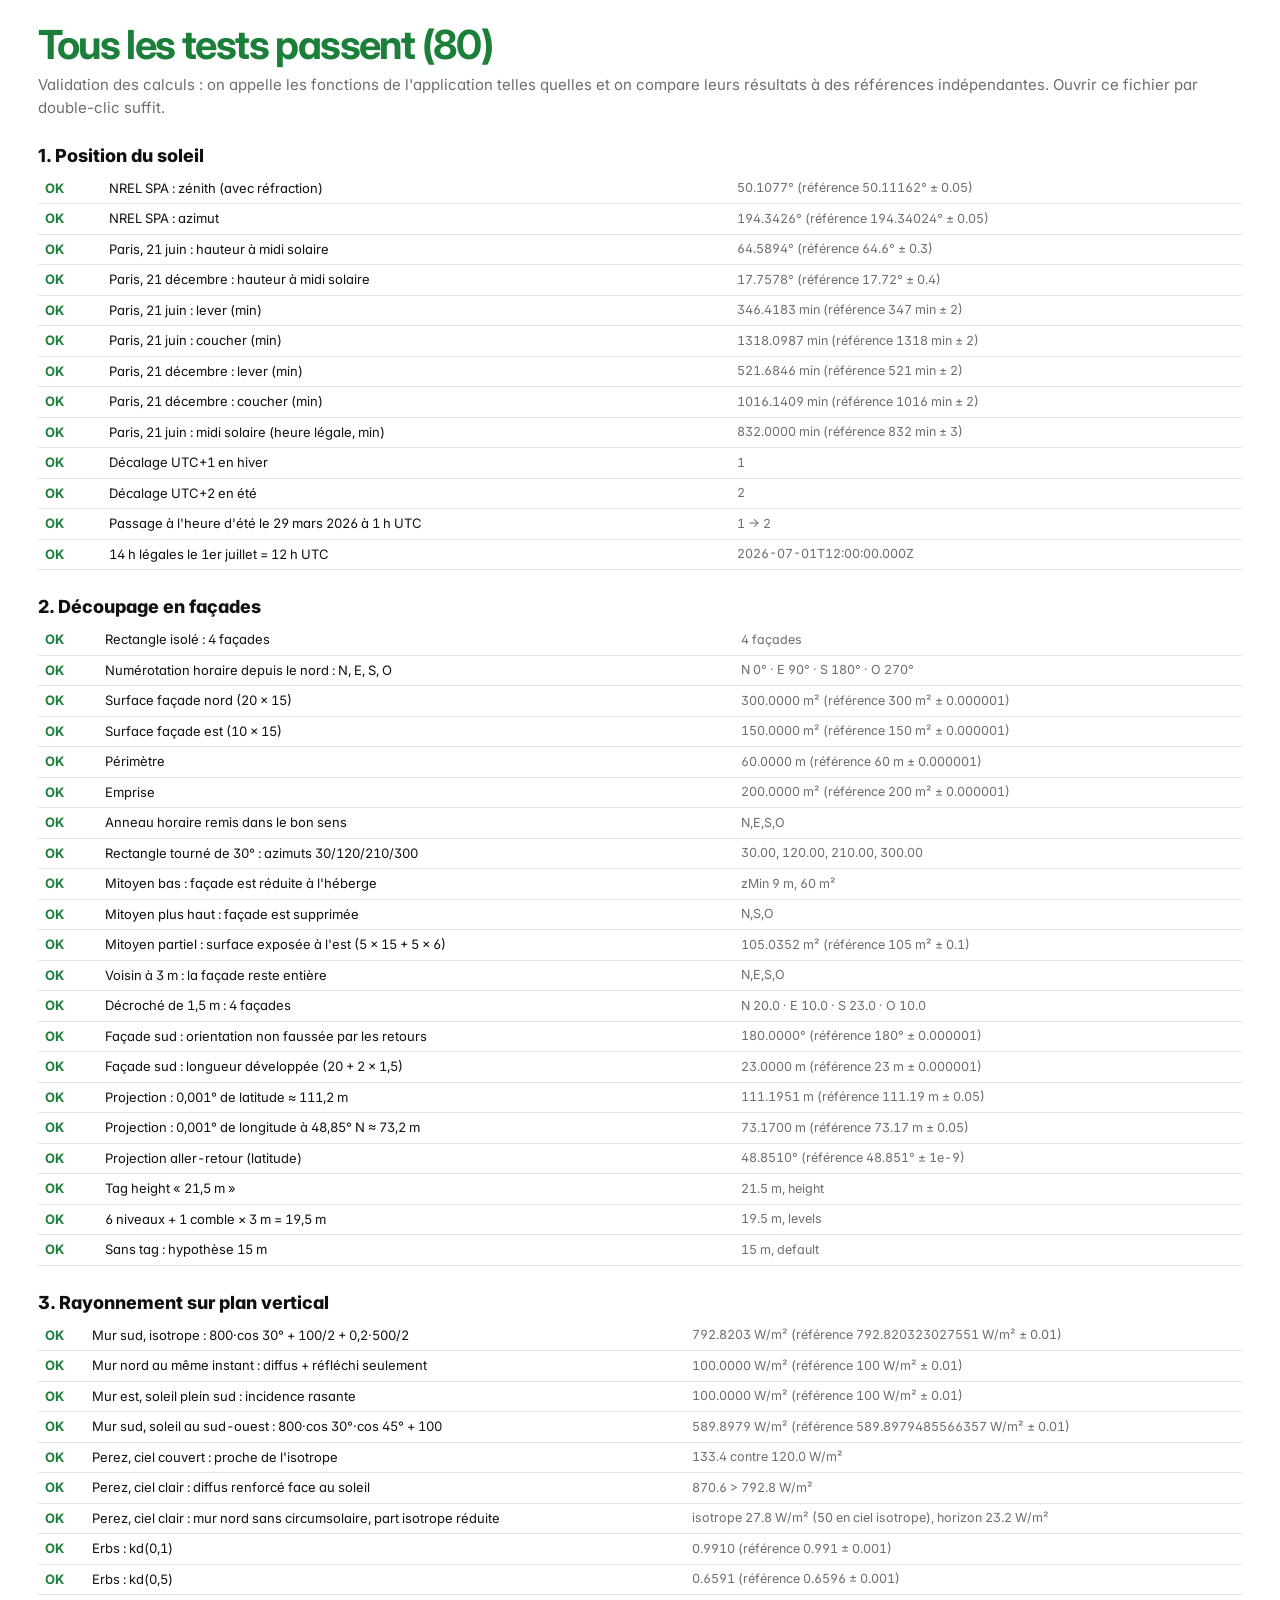
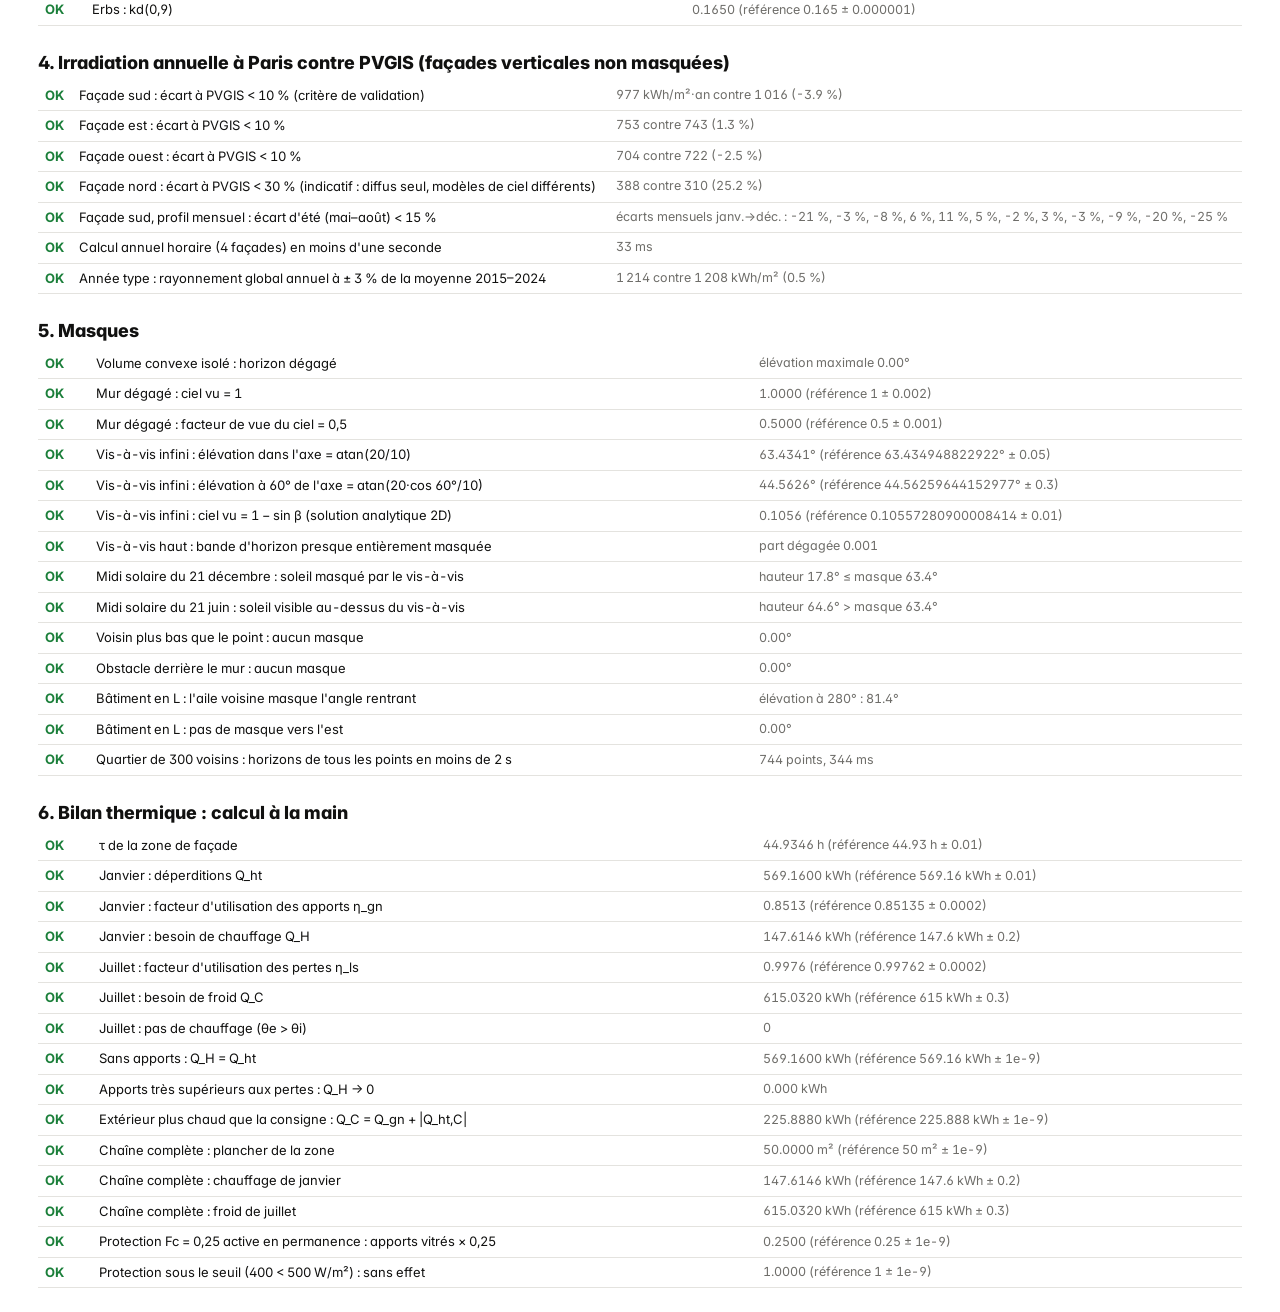
==== tests.html @ 009b358b "Étape 4 : bilan thermique mensuel et variantes de vitrage - Bilan mensuel quasi-stationnaire (ISO 13" ====
<!doctype html>
<html lang="fr">
<head>
  <meta charset="utf-8">
  <meta name="viewport" content="width=device-width, initial-scale=1">
  <title>Tests · Façade solaire</title>
  <link rel="stylesheet" href="https://fonts.googleapis.com/css2?family=Inter:wght@400;700;900&display=swap">
  <link rel="stylesheet" href="css/style.css?v=1">
  <style>
    body { padding: 24px var(--pad); display: block; }
    .ok { color: var(--c-ok); font-weight: 700; } .ko { color: var(--c-red); font-weight: 700; }
    h1 { font-weight: 900; font-size: 40px; letter-spacing: -0.04em; margin-bottom: 8px; }
    h2 { font-size: 18px; font-weight: 800; margin: 28px 0 8px; }
    td.d { color: var(--muted); font-size: 12.5px; }
  </style>
</head>
<body>
  <h1 id="title">Tests en cours…</h1>
  <p class="muted">Validation des calculs : on appelle les fonctions de l'application telles quelles et on compare
    leurs résultats à des références indépendantes. Ouvrir ce fichier par double-clic suffit.</p>
  <div id="out"></div>

  <script src="js/util.js"></script>
  <script src="js/solar.js"></script>
  <script src="js/osm.js"></script>
  <script src="js/building.js"></script>
  <script src="js/climate.js"></script>
  <script src="js/climate-paris.js"></script>
  <script src="js/irradiance.js"></script>
  <script src="js/masks.js"></script>
  <script src="js/thermal.js"></script>
  <script>
  (function () {
    'use strict';
    const out = document.getElementById('out');
    let table = null, nOk = 0, nKo = 0;
    function section(title) {
      out.append(FS.el('h2', {}, title));
      table = FS.el('table', { class: 'tbl' }); out.append(table);
    }
    function check(name, ok, detail) {
      ok ? nOk++ : nKo++;
      table.append(FS.el('tr', {}, FS.el('td', { class: ok ? 'ok' : 'ko' }, ok ? 'OK' : 'ÉCHEC'), FS.el('td', {}, name), FS.el('td', { class: 'd' }, detail)));
    }
    const near = (name, v, ref, tol, unit = '') =>
      check(name, Math.abs(v - ref) <= tol, v.toFixed(4) + unit + ' (référence ' + ref + unit + ' ± ' + tol + ')');
    const S = FS.solar;

    // ------------------------------------------------------------------
    section('1. Position du soleil');
    {
      // Exemple de référence de l'algorithme SPA du NREL (Reda & Andreas, 2008, tableau A5.1) :
      // 17 octobre 2003, 12 h 30 min 30 s heure locale (UTC−7), 39,742476° N, 105,1786° O.
      // Zénith topocentrique 50,11162°, azimut 194,34024°.
      const t = Date.UTC(2003, 9, 17, 19, 30, 30);
      const p = S.position(t, 39.742476, -105.1786);
      near('NREL SPA : zénith (avec réfraction)', p.zenith, 50.11162, 0.05, '°');
      near('NREL SPA : azimut', p.azimuth, 194.34024, 0.05, '°');
    }
    {
      // Hauteur maximale à Paris : 90° − φ + δ (δ = ±23,44° aux solstices)
      const lat = 48.8566, lon = 2.3522;
      const e = S.sunTimes(2026, S.doyOf(2026, 6, 21), lat, lon, 'Europe/Paris');
      near('Paris, 21 juin : hauteur à midi solaire', e.maxAlt, 64.60, 0.3, '°');
      const w = S.sunTimes(2026, S.doyOf(2026, 12, 21), lat, lon, 'Europe/Paris');
      near('Paris, 21 décembre : hauteur à midi solaire', w.maxAlt, 17.72, 0.4, '°');
      // Éphémérides (IMCCE) pour Paris : lever 5 h 47, coucher 21 h 58 le 21 juin 2026 ;
      // 8 h 41 et 16 h 56 le 21 décembre 2026.
      near('Paris, 21 juin : lever (min)', e.rise * 60, 5 * 60 + 47, 2, ' min');
      near('Paris, 21 juin : coucher (min)', e.set * 60, 21 * 60 + 58, 2, ' min');
      near('Paris, 21 décembre : lever (min)', w.rise * 60, 8 * 60 + 41, 2, ' min');
      near('Paris, 21 décembre : coucher (min)', w.set * 60, 16 * 60 + 56, 2, ' min');
      // Midi vrai ≈ 12 h − λ/15 − E(t) + décalage légal ; au 21 juin E ≈ −1,8 min → 13 h 52
      near('Paris, 21 juin : midi solaire (heure légale, min)', e.noon * 60, 13 * 60 + 52, 3, ' min');
    }
    {
      // Heure légale française
      const off = (y, m, d, h) => S.tzOffsetHours(Date.UTC(y, m - 1, d, h), 'Europe/Paris');
      check('Décalage UTC+1 en hiver', off(2026, 1, 15, 12) === 1, String(off(2026, 1, 15, 12)));
      check('Décalage UTC+2 en été', off(2026, 7, 15, 12) === 2, String(off(2026, 7, 15, 12)));
      check('Passage à l\'heure d\'été le 29 mars 2026 à 1 h UTC', off(2026, 3, 29, 0) === 1 && off(2026, 3, 29, 2) === 2, off(2026, 3, 29, 0) + ' → ' + off(2026, 3, 29, 2));
      const u = S.localToUTC(2026, S.doyOf(2026, 7, 1), 14, 'Europe/Paris');
      check('14 h légales le 1er juillet = 12 h UTC', new Date(u).getUTCHours() === 12, new Date(u).toISOString());
    }

    // ------------------------------------------------------------------
    section('2. Découpage en façades');
    const rect = (x0, y0, w, h) => [[x0, y0], [x0 + w, y0], [x0 + w, y0 + h], [x0, y0 + h]];
    {
      // Rectangle 20 m (est-ouest) × 10 m (nord-sud), H = 15 m, isolé
      const m = FS.building.facades({ xy: rect(-10, -5, 20, 10), height: 15 }, []);
      const f = m.facades;
      check('Rectangle isolé : 4 façades', f.length === 4, f.length + ' façades');
      check('Numérotation horaire depuis le nord : N, E, S, O', f.map((x) => x.label).join(',') === 'N,E,S,O', f.map((x) => x.label + ' ' + Math.round(x.az) + '°').join(' · '));
      near('Surface façade nord (20 × 15)', f[0].area, 300, 1e-6, ' m²');
      near('Surface façade est (10 × 15)', f[1].area, 150, 1e-6, ' m²');
      near('Périmètre', m.perimeter, 60, 1e-6, ' m');
      near('Emprise', m.footprintArea, 200, 1e-6, ' m²');
    }
    {
      // Polygone donné dans le sens horaire : le sens est corrigé par FS.geo.clean
      const cw = FS.geo.clean(rect(-10, -5, 20, 10).reverse());
      const f = FS.building.facades({ xy: cw, height: 10 }, []).facades;
      check('Anneau horaire remis dans le bon sens', f.map((x) => x.label).join(',') === 'N,E,S,O', f.map((x) => x.label).join(','));
    }
    {
      // Rectangle tourné de 30° : normales à 30°, 120°, 210°, 300°
      const a = 30 * Math.PI / 180, rot = (p) => [p[0] * Math.cos(a) + p[1] * Math.sin(a), -p[0] * Math.sin(a) + p[1] * Math.cos(a)];
      const xy = FS.geo.clean(rect(-10, -5, 20, 10).map(rot));
      const f = FS.building.facades({ xy, height: 10 }, []).facades;
      check('Rectangle tourné de 30° : azimuts 30/120/210/300', f.map((x) => Math.round(x.az)).join(',') === '30,120,210,300', f.map((x) => x.az.toFixed(2)).join(', '));
    }
    {
      // Mitoyen bas à l'est (9 m) : seule l'héberge (15 − 9 = 6 m) reste exposée
      const nb = { xy: rect(10, -5, 12, 10), height: 9 };
      const f = FS.building.facades({ xy: rect(-10, -5, 20, 10), height: 15 }, [nb]).facades;
      const e = f.find((x) => x.label === 'E');
      check('Mitoyen bas : façade est réduite à l\'héberge', e && e.pignon && Math.abs(e.area - 60) < 1e-6, e ? 'zMin ' + e.zMin + ' m, ' + e.area + ' m²' : 'absente');
      // Mitoyen plus haut : la façade est disparaît
      const f2 = FS.building.facades({ xy: rect(-10, -5, 20, 10), height: 15 }, [{ xy: rect(10, -5, 12, 10), height: 20 }]).facades;
      check('Mitoyen plus haut : façade est supprimée', f2.length === 3 && !f2.some((x) => x.label === 'E'), f2.map((x) => x.label).join(','));
      // Mitoyen partiel (5 m sur 10) : la façade est se divise en partie libre et héberge
      const f3 = FS.building.facades({ xy: rect(-10, -5, 20, 10), height: 15 }, [{ xy: rect(10, -5, 12, 5), height: 9 }]).facades;
      const es = f3.filter((x) => x.label === 'E');
      const sum = es.reduce((s, x) => s + x.area, 0);
      // la limite du mitoyen est localisée par dichotomie à ~1 cm près : 0,01 × 9 m ≈ 0,1 m²
      near('Mitoyen partiel : surface exposée à l\'est (5 × 15 + 5 × 6)', sum, 105, 0.1, ' m²');
      // Voisin à 3 m (rue étroite) : pas mitoyen
      const f4 = FS.building.facades({ xy: rect(-10, -5, 20, 10), height: 15 }, [{ xy: rect(13, -5, 12, 10), height: 30 }]).facades;
      check('Voisin à 3 m : la façade reste entière', f4.length === 4 && !f4.some((x) => x.pignon), f4.map((x) => x.label + (x.pignon ? '*' : '')).join(','));
    }
    {
      // Décroché de 1,5 m au milieu de la façade sud : les retours sont rattachés
      const xy = [[-10, -5], [-1, -5], [-1, -6.5], [1, -6.5], [1, -5], [10, -5], [10, 5], [-10, 5]];
      const m = FS.building.facades({ xy: FS.geo.clean(xy), height: 10 }, []);
      check('Décroché de 1,5 m : 4 façades', m.facades.length === 4, m.facades.map((x) => x.label + ' ' + x.length.toFixed(1)).join(' · '));
      const s = m.facades.find((x) => x.label === 'S');
      near('Façade sud : orientation non faussée par les retours', s.az, 180, 1e-6, '°');
      near('Façade sud : longueur développée (20 + 2 × 1,5)', s.length, 23, 1e-6, ' m');
    }
    {
      // Projection locale
      const pr = FS.geo.projector(48.85, 2.35);
      const xy = pr.toXY(48.851, 2.351);
      near('Projection : 0,001° de latitude ≈ 111,2 m', xy[1], 111.19, 0.05, ' m');
      near('Projection : 0,001° de longitude à 48,85° N ≈ 73,2 m', xy[0], 73.17, 0.05, ' m');
      const back = pr.toLL(xy[0], xy[1]);
      near('Projection aller-retour (latitude)', back[0], 48.851, 1e-9, '°');
    }
    {
      // Lecture des hauteurs OSM
      const d = { floorH: 3, defaultH: 15 };
      const h1 = FS.osm.heightFromTags({ height: '21,5 m' }, d);
      const h2 = FS.osm.heightFromTags({ 'building:levels': '6', 'roof:levels': '1' }, d);
      const h3 = FS.osm.heightFromTags({}, d);
      check('Tag height « 21,5 m »', h1.height === 21.5 && h1.src === 'height', h1.height + ' m, ' + h1.src);
      check('6 niveaux + 1 comble × 3 m = 19,5 m', h2.height === 19.5 && h2.src === 'levels', h2.height + ' m, ' + h2.src);
      check('Sans tag : hypothèse 15 m', h3.height === 15 && h3.src === 'default', h3.height + ' m, ' + h3.src);
    }

    // ------------------------------------------------------------------
    section('3. Rayonnement sur plan vertical');
    {
      const I = FS.irradiance;
      // Cas analytique, ciel isotrope : soleil plein sud à 30°, DNI 800, DHI 100, GHI = 800·sin 30° + 100 = 500
      const s = I.single(30, 180, 800, 100, 500, 180, { model: 'isotrope', albedo: 0.2 })[0];
      near('Mur sud, isotrope : 800·cos 30° + 100/2 + 0,2·500/2', s, 800 * Math.cos(Math.PI / 6) + 50 + 50, 0.01, ' W/m²');
      const nn = I.single(30, 180, 800, 100, 500, 0, { model: 'isotrope', albedo: 0.2 })[0];
      near('Mur nord au même instant : diffus + réfléchi seulement', nn, 100, 0.01, ' W/m²');
      const e = I.single(30, 180, 800, 100, 500, 90, { model: 'isotrope', albedo: 0.2 })[0];
      near('Mur est, soleil plein sud : incidence rasante', e, 100, 0.01, ' W/m²');
      const sw = I.single(30, 225, 800, 100, 500, 180, { model: 'isotrope', albedo: 0.2 })[0];
      near('Mur sud, soleil au sud-ouest : 800·cos 30°·cos 45° + 100', sw, 800 * Math.cos(Math.PI / 6) * Math.SQRT1_2 + 100, 0.01, ' W/m²');
      // Perez : ciel couvert (pas de direct, ε = 1) → résultat proche de l'isotrope (à ± 20 %)
      const po = I.single(30, 180, 0, 200, 200, 180, { model: 'perez', albedo: 0.2 })[0];
      const pi = I.single(30, 180, 0, 200, 200, 180, { model: 'isotrope', albedo: 0.2 })[0];
      check('Perez, ciel couvert : proche de l\'isotrope', Math.abs(po / pi - 1) < 0.2, po.toFixed(1) + ' contre ' + pi.toFixed(1) + ' W/m²');
      // Perez, ciel clair : le mur face au soleil reçoit plus de diffus qu'en isotrope, le mur opposé moins
      const pS = I.single(30, 180, 800, 100, 500, 180, { model: 'perez', albedo: 0.2 })[0];
      const pN = I.single(30, 180, 800, 100, 500, 0, { model: 'perez', albedo: 0.2 });
      check('Perez, ciel clair : diffus renforcé face au soleil', pS > s, pS.toFixed(1) + ' > ' + s.toFixed(1) + ' W/m²');
      check('Perez, ciel clair : mur nord sans circumsolaire, part isotrope réduite', pN.comp.circ[0] === 0 && pN.comp.iso[0] < 50,
        'isotrope ' + pN.comp.iso[0].toFixed(1) + ' W/m² (50 en ciel isotrope), horizon ' + pN.comp.hor[0].toFixed(1) + ' W/m²');
      // Décomposition d'Erbs : valeurs de l'article (Erbs, Klein, Duffie 1982)
      near('Erbs : kd(0,1)', I.erbsKd(0.1), 0.991, 0.001);
      near('Erbs : kd(0,5)', I.erbsKd(0.5), 0.6596, 0.001);
      near('Erbs : kd(0,9)', I.erbsKd(0.9), 0.165, 1e-6);
    }

    // ------------------------------------------------------------------
    section('4. Irradiation annuelle à Paris contre PVGIS (façades verticales non masquées)');
    {
      // Références PVGIS 5.3, base PVGIS-SARAH3 (satellite, 2005–2023), Paris 48,857° N 2,352° E,
      // inclinaison 90°, sans horizon. Interrogées le 8 novembre 2026 (API PVcalc, H(i)_y et H(i)_m).
      const PV = {
        S: { az: 180, y: 1016.2, m: [54.08, 72.43, 98.34, 105.02, 91.28, 86.45, 92.83, 99.69, 106.07, 89.6, 63.34, 57.07] },
        E: { az: 90, y: 742.78 }, O: { az: 270, y: 722.49 }, N: { az: 0, y: 309.66 }
      };
      const c = Object.assign(FS.climate.unpack(FS.CLIMATE_PARIS), { cacheKey: 'paris' });
      const t0 = performance.now();
      const Sk = FS.irradiance.sky(c, 48.857, 2.352, 'erbs');
      const res = {};
      for (const k in PV) {
        const a = PV[k].az * Math.PI / 180;
        const I = FS.irradiance.plane(Sk, Math.sin(a), Math.cos(a), { model: 'perez', albedo: 0.2 });
        const m = new Array(12).fill(0);
        for (let h = 0; h < Sk.n; h++) m[Sk.month[h]] += I[h] / 1000;
        res[k] = { y: m.reduce((s, v) => s + v, 0), m };
      }
      const ms = performance.now() - t0;
      const rel = (k) => (res[k].y - PV[k].y) / PV[k].y;
      check('Façade sud : écart à PVGIS < 10 % (critère de validation)', Math.abs(rel('S')) < 0.10,
        FS.fmt(res.S.y, 0) + ' kWh/m²·an contre ' + FS.fmt(PV.S.y, 0) + ' (' + (rel('S') * 100).toFixed(1) + ' %)');
      check('Façade est : écart à PVGIS < 10 %', Math.abs(rel('E')) < 0.10, FS.fmt(res.E.y, 0) + ' contre ' + FS.fmt(PV.E.y, 0) + ' (' + (rel('E') * 100).toFixed(1) + ' %)');
      check('Façade ouest : écart à PVGIS < 10 %', Math.abs(rel('O')) < 0.10, FS.fmt(res.O.y, 0) + ' contre ' + FS.fmt(PV.O.y, 0) + ' (' + (rel('O') * 100).toFixed(1) + ' %)');
      check('Façade nord : écart à PVGIS < 30 % (indicatif : diffus seul, modèles de ciel différents)', Math.abs(rel('N')) < 0.30,
        FS.fmt(res.N.y, 0) + ' contre ' + FS.fmt(PV.N.y, 0) + ' (' + (rel('N') * 100).toFixed(1) + ' %)');
      const mdev = res.S.m.map((v, i) => ((v - PV.S.m[i]) / PV.S.m[i] * 100).toFixed(0) + ' %');
      check('Façade sud, profil mensuel : écart d\'été (mai–août) < 15 %', [4, 5, 6, 7].every((i) => Math.abs(res.S.m[i] - PV.S.m[i]) / PV.S.m[i] < 0.15),
        'écarts mensuels janv.→déc. : ' + mdev.join(', '));
      check('Calcul annuel horaire (4 façades) en moins d\'une seconde', ms < 1000, FS.fmt(ms, 0) + ' ms');
      // Année type : proche de la moyenne pluriannuelle
      const sum = (a) => a.reduce((s, v) => s + v, 0);
      const r = sum(c.monthly.ghiTMY) / sum(c.monthly.ghiLT) - 1;
      check('Année type : rayonnement global annuel à ± 3 % de la moyenne 2015–2024', Math.abs(r) < 0.03,
        FS.fmt(sum(c.monthly.ghiTMY), 0) + ' contre ' + FS.fmt(sum(c.monthly.ghiLT), 0) + ' kWh/m² (' + (r * 100).toFixed(1) + ' %)');
    }

    // ------------------------------------------------------------------
    section('5. Masques');
    {
      const M = FS.masks, RAD = Math.PI / 180;
      const box = (x0, y0, w, h, H) => { const xy = rect(x0, y0, w, h); return { xy, height: H, bbox: FS.building.bbox(xy) }; };
      const edges = (target, H, nbs) => {
        const E = [];
        target.forEach((a, i) => { const b = target[(i + 1) % target.length]; E.push({ ax: a[0], ay: a[1], bx: b[0], by: b[1], h: H, self: true, edge: i }); });
        for (const nb of nbs) nb.xy.forEach((a, i) => { const b = nb.xy[(i + 1) % nb.xy.length]; E.push({ ax: a[0], ay: a[1], bx: b[0], by: b[1], h: nb.height, self: false, edge: i }); });
        return E;
      };
      // Mur sud d'un bâtiment 20 × 10 m (façade y = −5), point à 1,5 m de haut au milieu.
      const T = rect(-10, -5, 20, 10);
      const p = [0, -5.1, 1.5], n = [0, -1];
      // Bâtiment isolé : aucun auto-masque sur un volume convexe
      {
        const hz = M.horizon(p, n, edges(T, 15, []), 0);
        let mx = 0; for (let k = 0; k < 360; k++) if (hz[k] > mx) mx = hz[k];
        check('Volume convexe isolé : horizon dégagé', mx === 0, 'élévation maximale ' + (mx / RAD).toFixed(2) + '°');
        const sf = M.skyFactors(hz, n);
        near('Mur dégagé : ciel vu = 1', sf.svf, 1, 0.002);
        near('Mur dégagé : facteur de vue du ciel = 0,5', sf.F, 0.5, 0.001);
      }
      // Immeuble en vis-à-vis, très long (2 km), 21,5 m de haut, à 10 m (rue) : élévation à 45°... de face
      {
        const nb = box(-1000, -35.1 + 10, 2000, 20, 21.5); // façade nord du vis-à-vis en y = −15,1
        nb.xy = rect(-1000, -35.1, 2000, 20); nb.bbox = FS.building.bbox(nb.xy);
        const hz = M.horizon(p, n, edges(T, 15, [nb]), 0);
        // distance 10 m, hauteur au-dessus du point 20 m → atan(2) = 63,43°
        near('Vis-à-vis infini : élévation dans l\'axe = atan(20/10)', M.at(hz, 180) / RAD, Math.atan(2) / RAD, 0.05, '°');
        // à 60° de l'axe, la distance double : atan(20 cos 60° / 10) = 45°
        near('Vis-à-vis infini : élévation à 60° de l\'axe = atan(20·cos 60°/10)', M.at(hz, 240.5) / RAD, Math.atan(2 * Math.cos(60.5 * RAD)) / RAD, 0.3, '°');
        // Facteur de vue du ciel d'un élément vertical face à une obstruction infinie d'angle β : (1 − sin β)/2
        const beta = Math.atan(2);
        const sf = M.skyFactors(hz, n);
        near('Vis-à-vis infini : ciel vu = 1 − sin β (solution analytique 2D)', sf.svf, 1 - Math.sin(beta), 0.01);
        // seules les directions presque rasantes (≈ ±87° de l'axe) voient le vis-à-vis sous 6°
        check('Vis-à-vis haut : bande d\'horizon presque entièrement masquée', sf.hb < 0.05, 'part dégagée ' + sf.hb.toFixed(3));
        // Soleil de midi : masqué au 21 décembre (h ≈ 18°), visible au 21 juin (h ≈ 64,6° > 63,4°)
        const w = FS.solar.position(FS.solar.localToUTC(2026, FS.solar.doyOf(2026, 12, 21), 12.85, 'Europe/Paris'), 48.857, 2.352);
        const s = FS.solar.position(FS.solar.localToUTC(2026, FS.solar.doyOf(2026, 6, 21), 13.85, 'Europe/Paris'), 48.857, 2.352);
        check('Midi solaire du 21 décembre : soleil masqué par le vis-à-vis', w.altitude * RAD <= M.at(hz, w.azimuth), 'hauteur ' + w.altitude.toFixed(1) + '° ≤ masque ' + (M.at(hz, w.azimuth) / RAD).toFixed(1) + '°');
        check('Midi solaire du 21 juin : soleil visible au-dessus du vis-à-vis', s.altitude * RAD > M.at(hz, s.azimuth), 'hauteur ' + s.altitude.toFixed(1) + '° > masque ' + (M.at(hz, s.azimuth) / RAD).toFixed(1) + '°');
        // Un voisin plus bas que le point ne masque rien
        const low = box(-50, -40, 100, 10, 1.2);
        const hz2 = M.horizon(p, n, edges(T, 15, [low]), 0);
        check('Voisin plus bas que le point : aucun masque', M.at(hz2, 180) === 0, (M.at(hz2, 180) / RAD).toFixed(2) + '°');
        // Un obstacle derrière le mur ne masque rien
        const back = box(-50, 20, 100, 10, 60);
        const hz3 = M.horizon(p, n, edges(T, 15, [back]), 0);
        let mx = 0; for (let k = 0; k < 360; k++) if (hz3[k] > mx) mx = hz3[k];
        check('Obstacle derrière le mur : aucun masque', mx === 0, (mx / RAD).toFixed(2) + '°');
      }
      // Auto-masque : bâtiment en L, point au fond de l'angle rentrant
      {
        const L = FS.geo.clean([[0, 0], [30, 0], [30, 10], [10, 10], [10, 30], [0, 30]]);
        // façade de l'aile horizontale côté nord (y = 10, de x = 10 à 30), normale vers le nord
        const i = L.findIndex((a, k) => { const b = L[(k + 1) % L.length]; return Math.abs(a[1] - 10) < 1e-9 && Math.abs(b[1] - 10) < 1e-9; });
        const hz = M.horizon([12, 10.1, 1.5], [0, 1], edges(L, 15, []), i);
        // l'aile verticale (x = 10) est à 2 m à l'ouest : forte obstruction vers l'ouest-nord-ouest
        check('Bâtiment en L : l\'aile voisine masque l\'angle rentrant', M.at(hz, 280) / RAD > 45, 'élévation à 280° : ' + (M.at(hz, 280) / RAD).toFixed(1) + '°');
        check('Bâtiment en L : pas de masque vers l\'est', M.at(hz, 80) === 0, (M.at(hz, 80) / RAD).toFixed(2) + '°');
      }
      // Performance : quartier fictif de 300 voisins, bâtiment de 60 × 20 × 30 m
      {
        let seed = 7; const rnd = () => (seed = (seed * 16807) % 2147483647) / 2147483647;
        const tgt = rect(-30, -10, 60, 20);
        const nbs = [];
        while (nbs.length < 300) {
          const x = (rnd() - 0.5) * 300, y = (rnd() - 0.5) * 300;
          if (Math.abs(x) < 50 && Math.abs(y) < 30) continue;
          nbs.push(Object.assign(box(x, y, 8 + rnd() * 20, 8 + rnd() * 20, 6 + rnd() * 30), { id: 'n' + nbs.length, src: 'height' }));
        }
        const model = FS.building.facades({ xy: tgt, height: 30 }, nbs);
        const D = { xy: tgt, H: 30, nbs, model };
        const r = M.compute(D);
        check('Quartier de 300 voisins : horizons de tous les points en moins de 2 s', r.ms < 2000, FS.fmt(r.nPts, 0) + ' points, ' + FS.fmt(r.ms, 0) + ' ms');
      }
    }

    // ------------------------------------------------------------------
    section('6. Bilan thermique : calcul à la main');
    {
      const B = FS.thermal.balanceMonth;
      /* Cas simple : façade sud 10 m × 3 m, fraction vitrée 50 % → A_w = 15 m², A_op = 15 m².
         U_w = 1,4 ; U_p = 0,3 → H_tr = 1,4·15 + 0,3·15 = 25,5 W/K.
         Zone de façade : profondeur 5 m, hauteur d'étage 3 m → A_f = 30/3·5 = 50 m², V = 150 m³.
         Renouvellement d'air 0,5 vol/h → H_ve = 0,34·0,5·150 = 25,5 W/K → H = 51 W/K.
         Inertie moyenne : C_m = 165 000·50 = 8,25·10⁶ J/K → τ = 8,25·10⁶/51/3600 = 44,93 h → a = 1 + τ/15 = 3,9956.
         Apports internes : 5 W/m²·50 m²·744 h = 186 kWh.

         Janvier : θe = 5 °C, θi = 20 °C, 744 h → Q_ht = 51·15·744/1000 = 569,16 kWh.
         Irradiation 50 kWh/m² (sous le seuil de protection), g = 0,6, menuiserie 25 %, F_w = 0,9 :
         Q_sol,w = 15·0,75·0,9·0,6·50 = 303,75 kWh ; Q_sol,op = 0,6·0,04·0,3·15·50 = 5,40 kWh.
         Q_gn = 303,75 + 5,40 + 186 = 495,15 kWh ; γ = 495,15/569,16 = 0,86997.
         γ^a = 0,57317 ; γ^(a+1) = 0,49864 ; η = (1 − 0,57317)/(1 − 0,49864) = 0,85135.
         Q_H = 569,16 − 0,85135·495,15 = 147,6 kWh.

         Juillet : θe = 21 °C, θc = 26 °C → Q_ht,C = 51·5·744/1000 = 189,72 kWh.
         Irradiation 100 kWh/m² : Q_sol = 607,5 + 10,8 = 618,3 kWh ; Q_gn = 804,3 kWh ; γ = 4,2394.
         γ^−a = 0,0031154 ; γ^−(a+1) = 0,00073486 ; η_ls = 0,99762.
         Q_C = 804,3 − 0,99762·189,72 = 615,0 kWh. */
      const H = 51, Cm = 165000 * 50;
      const jan = B({ H, Cm, thetaE: 5, thetaH: 20, thetaC: 26, hours: 744, Qsol: 303.75 + 5.4, Qint: 186 });
      near('τ de la zone de façade', jan.tau, 44.93, 0.01, ' h');
      near('Janvier : déperditions Q_ht', jan.QhtH, 569.16, 0.01, ' kWh');
      near('Janvier : facteur d\'utilisation des apports η_gn', jan.etaH, 0.85135, 0.0002);
      near('Janvier : besoin de chauffage Q_H', jan.QH, 147.6, 0.2, ' kWh');
      const jul = B({ H, Cm, thetaE: 21, thetaH: 20, thetaC: 26, hours: 744, Qsol: 607.5 + 10.8, Qint: 186 });
      near('Juillet : facteur d\'utilisation des pertes η_ls', jul.etaC, 0.99762, 0.0002);
      near('Juillet : besoin de froid Q_C', jul.QC, 615.0, 0.3, ' kWh');
      check('Juillet : pas de chauffage (θe > θi)', jul.QH === 0, String(jul.QH));
      // Cas limites
      const noGain = B({ H, Cm, thetaE: 5, thetaH: 20, thetaC: 26, hours: 744, Qsol: 0, Qint: 0 });
      near('Sans apports : Q_H = Q_ht', noGain.QH, noGain.QhtH, 1e-9, ' kWh');
      const big = B({ H, Cm, thetaE: 15, thetaH: 20, thetaC: 26, hours: 744, Qsol: 5000, Qint: 0 });
      check('Apports très supérieurs aux pertes : Q_H → 0', big.QH < 1, big.QH.toFixed(3) + ' kWh');
      const hot = B({ H, Cm, thetaE: 28, thetaH: 20, thetaC: 26, hours: 744, Qsol: 100, Qint: 50 });
      near('Extérieur plus chaud que la consigne : Q_C = Q_gn + |Q_ht,C|', hot.QC, 150 + 51 * 2 * 744 / 1000, 1e-9, ' kWh');

      // Chaîne complète (FS.thermal.compute) sur la même façade, irradiation horaire uniforme
      const n = 8760, month = new Uint8Array(n);
      for (let h = 0; h < n; h++) month[h] = FS.climate.monthOfHour(h);
      const hourly = new Float32Array(n);
      for (let h = 0; h < n; h++) hourly[h] = month[h] === 0 ? 50000 / 744 : month[h] === 6 ? 100000 / 744 : 0;
      const R = { sky: { n, month }, facades: [{ id: 1, label: 'S', az: 180, area: 30, glazed: 15, hourly }] };
      const Dm = { model: { facades: [{ id: 1 }] } };
      const tE = [5, 7, 9, 12, 16, 19, 21, 21, 17, 13, 9, 6];
      const Tt = Object.assign(FS.thermal.defaults(), { variants: [{ name: 'test', Uw: 1.4, g: 0.6, TL: 0.78 }], ref: 0 });
      const res = FS.thermal.compute(Dm, R, { monthly: { tTMY: tE } }, Tt, 3)[0].facades[0];
      near('Chaîne complète : plancher de la zone', res.floor, 50, 1e-9, ' m²');
      near('Chaîne complète : chauffage de janvier', res.months[0].QH, 147.6, 0.2, ' kWh');
      near('Chaîne complète : froid de juillet', res.months[6].QC, 615.0, 0.3, ' kWh');
      // Protection solaire : au-dessus du seuil, g → Fc·g
      const hot400 = new Float32Array(n).fill(400);
      const R2 = { sky: { n, month }, facades: [{ id: 1, label: 'S', az: 180, area: 30, glazed: 15, hourly: hot400 }] };
      const T0 = Object.assign({}, Tt, { protection: { mode: 'none', fc: 0.25, gtot: 0.1, threshold: 300 } });
      const T1 = Object.assign({}, Tt, { protection: { mode: 'fc', fc: 0.25, gtot: 0.1, threshold: 300 } });
      const q0 = FS.thermal.compute(Dm, R2, { monthly: { tTMY: tE } }, T0, 3)[0].facades[0].Qsol;
      const q1 = FS.thermal.compute(Dm, R2, { monthly: { tTMY: tE } }, T1, 3)[0].facades[0].Qsol;
      near('Protection Fc = 0,25 active en permanence : apports vitrés × 0,25', q1 / q0, 0.25, 1e-9);
      const T2 = Object.assign({}, Tt, { protection: { mode: 'fc', fc: 0.25, gtot: 0.1, threshold: 500 } });
      const q2 = FS.thermal.compute(Dm, R2, { monthly: { tTMY: tE } }, T2, 3)[0].facades[0].Qsol;
      near('Protection sous le seuil (400 < 500 W/m²) : sans effet', q2 / q0, 1, 1e-9);
    }

    document.getElementById('title').textContent = nKo ? nKo + ' test(s) en échec sur ' + (nOk + nKo) : 'Tous les tests passent (' + nOk + ')';
    document.getElementById('title').className = nKo ? 'ko' : 'ok';
  })();
  </script>
</body>
</html>
---- css/style.css ----
/* ==========================================================================
   Façade solaire — identité Tracés : blanc, encre noire, Inter très gras,
   filets fins, angles vifs, aplats de couleur franche. Thème clair / sombre.
   ========================================================================== */
:root {
  color-scheme: light;
  --paper: #ffffff;
  --paper-2: #f4f4f2;
  --ink: #111110;
  --ink-2: #292827;
  --muted: #6e6d69;
  --faint: #b9b8b3;
  --line: #e4e3df;
  --rule: #111110;

  --accent: #4284f4;
  --accent-2: #6a9ff6;
  --accent-soft: rgba(66, 132, 244, 0.14);
  --c-red: #fa554f;      /* erreurs, alertes */
  --c-sun: #ffca7d;
  --c-orange: #ff6600;   /* hypothèses, soleil */
  --c-ok: #1b7f3a;

  /* 3D */
  --scene-bg: #f4f4f2;
  --scene-ground: #ffffff;
  --scene-nb: #c9c8c3;
  --scene-target: #e6e5e1;

  --font: "Inter", system-ui, -apple-system, "Segoe UI", Roboto, sans-serif;
  --pad: clamp(16px, 3vw, 40px);
  --rail: 64px;
}

/* Thème sombre : automatique (préférence système) sauf choix explicite. */
@media (prefers-color-scheme: dark) {
  :root:not([data-theme="light"]) {
    color-scheme: dark;
    --paper: #121211; --paper-2: #1c1c1a; --ink: #f2f1ed; --ink-2: #d8d7d2; --muted: #9a9993;
    --faint: #55544f; --line: #2c2c29; --rule: #f2f1ed;
    --accent-soft: rgba(66, 132, 244, 0.22);
    --scene-bg: #1a1a18; --scene-ground: #24241f; --scene-nb: #55544f; --scene-target: #8a8983;
  }
}
:root[data-theme="dark"] {
  color-scheme: dark;
  --paper: #121211; --paper-2: #1c1c1a; --ink: #f2f1ed; --ink-2: #d8d7d2; --muted: #9a9993;
  --faint: #55544f; --line: #2c2c29; --rule: #f2f1ed;
  --accent-soft: rgba(66, 132, 244, 0.22);
  --scene-bg: #1a1a18; --scene-ground: #24241f; --scene-nb: #55544f; --scene-target: #8a8983;
}

* { box-sizing: border-box; }
html { scroll-behavior: smooth; }
body {
  margin: 0; min-height: 100vh; display: flex; flex-direction: column;
  background: var(--paper); color: var(--ink);
  font: 400 15px/1.5 var(--font);
  font-feature-settings: "ss01", "cv11";
  -webkit-font-smoothing: antialiased;
}
@media (min-width: 981px) { body { padding-right: var(--rail); } }
h1, h2, h3, h4 { margin: 0; line-height: 1.05; }
h3 { font-size: 15px; font-weight: 800; letter-spacing: -0.01em; }
h4 { font-size: 13px; font-weight: 700; margin-bottom: 8px; }
p { margin: 0 0 .7em; }
a { color: inherit; }
button, input, select { font: inherit; color: inherit; }
.muted, small { color: var(--muted); }
[hidden] { display: none !important; }

/* ---------- Libellé vertical ---------- */
.rail {
  position: fixed; top: 0; right: 0; bottom: 0; width: var(--rail); z-index: 1200;
  display: flex; flex-direction: row; justify-content: space-between; align-items: center;
  padding: 40px 0; writing-mode: vertical-rl; transform: rotate(180deg);
  font-size: 13px; font-weight: 600; background: var(--paper); pointer-events: none;
}
.rail b { color: var(--accent); font-weight: 900; font-size: 18px; letter-spacing: -0.02em; }
@media (max-width: 980px) { .rail { display: none; } }

/* ---------- En-tête ---------- */
.top { display: flex; justify-content: space-between; align-items: flex-start; padding: 22px var(--pad) 0; gap: 20px; }
.logo {
  font-weight: 900; font-size: clamp(34px, 4.4vw, 56px); letter-spacing: -0.05em; line-height: 0.9;
  color: var(--ink); text-decoration: none;
}
.logo i { font-style: normal; color: var(--accent); }
.top-actions { display: flex; gap: 6px; flex-wrap: wrap; justify-content: flex-end; align-items: center; }
.tool-tabs { display: flex; gap: 28px; padding: 22px var(--pad) 0; overflow-x: auto; scrollbar-width: none; max-width: 100%; }
.tool-tabs a {
  text-decoration: none; font-weight: 800; font-size: clamp(16px, 1.6vw, 20px); letter-spacing: -0.02em;
  color: var(--faint); padding-bottom: 6px; border-bottom: 2px solid transparent; white-space: nowrap;
}
.tool-tabs a:hover { color: var(--ink); }
.tool-tabs a.active { color: var(--ink); border-bottom-color: var(--ink); }
.tool-tabs a.soon { opacity: .55; }

main#app { flex: 1; width: 100%; overflow-x: clip; }
.page { padding: clamp(24px, 4vh, 48px) var(--pad) clamp(48px, 8vh, 96px); }

.block-head {
  display: grid; grid-template-columns: 80px minmax(0, 1.3fr) minmax(0, 1fr); gap: 24px; align-items: start;
  border-top: 1px solid var(--rule); padding: 18px 0 28px;
}
.block-head .num { font-weight: 700; font-size: 18px; }
.block-head h1, .block-head h2 { font-weight: 900; font-size: clamp(34px, 4.6vw, 64px); letter-spacing: -0.045em; line-height: 0.95; }
.block-head p { color: var(--muted); font-size: 15px; max-width: 36em; padding-top: 6px; margin: 0; }

/* ---------- Composants ---------- */
.btn {
  display: inline-flex; align-items: center; justify-content: center; gap: 6px;
  border: 1px solid var(--rule); background: var(--paper); color: var(--ink); border-radius: 0;
  padding: 7px 12px; cursor: pointer; font-size: 13px; font-weight: 700; text-decoration: none;
}
.btn:hover { background: var(--ink); color: var(--paper); }
.btn.primary { background: var(--accent); border-color: var(--accent); color: #fff; }
.btn.primary:hover { background: var(--ink); border-color: var(--ink); color: var(--paper); }
.btn.on { background: var(--ink); color: var(--paper); }
.btn.sm { padding: 4px 9px; font-size: 12px; }
.btn.ghost { border-color: transparent; color: var(--muted); padding: 2px 6px; }
.btn.ghost:hover { background: transparent; color: var(--accent); }
.btn:disabled { opacity: .4; cursor: default; }
.btn:focus-visible, .chip:focus-visible { outline: 2px solid var(--accent); outline-offset: 2px; }
.row-actions { display: flex; gap: 6px; margin-top: 10px; flex-wrap: wrap; }

.chips { display: flex; flex-wrap: wrap; }
.chips .chip + .chip { margin-left: -1px; }
.chip {
  border: 1px solid var(--rule); background: var(--paper); border-radius: 0;
  padding: 5px 10px; cursor: pointer; font-size: 13px; font-weight: 500;
}
.chip:hover { background: var(--paper-2); }
.chip.on { background: var(--ink); color: var(--paper); }

input[type="number"], input[type="search"], input[type="text"], input[type="date"], select {
  width: 100%; padding: 6px 8px; border: 1px solid var(--rule); border-radius: 0; background: var(--paper); font-size: 14px;
  font-variant-numeric: tabular-nums;
}
input:focus-visible, select:focus-visible { outline: 2px solid var(--accent); outline-offset: 1px; }
input[type="checkbox"] { accent-color: var(--accent); width: 15px; height: 15px; }
input[type="range"] { -webkit-appearance: none; appearance: none; width: 100%; height: 22px; background: transparent; margin: 0; cursor: pointer; }
input[type="range"]::-webkit-slider-runnable-track { height: 1px; background: var(--ink); }
input[type="range"]::-moz-range-track { height: 1px; background: var(--ink); }
input[type="range"]::-webkit-slider-thumb { -webkit-appearance: none; width: 14px; height: 14px; margin-top: -6.5px; border-radius: 0; background: var(--ink); border: 0; }
input[type="range"]::-moz-range-thumb { width: 14px; height: 14px; border-radius: 0; background: var(--ink); border: 0; }
label.field { display: grid; gap: 4px; font-size: 12.5px; font-weight: 600; }
label.field small { font-weight: 400; }
label.check { display: flex; gap: 8px; align-items: center; font-size: 13px; cursor: pointer; }
.grid2 { display: grid; grid-template-columns: repeat(2, minmax(0, 1fr)); gap: 10px; }
.grid3 { display: grid; grid-template-columns: repeat(3, minmax(0, 1fr)); gap: 10px; }

table.tbl { width: 100%; border-collapse: collapse; font-size: 13px; font-variant-numeric: tabular-nums; }
table.tbl th, table.tbl td { padding: 5px 7px; border-bottom: 1px solid var(--line); text-align: left; vertical-align: middle; }
table.tbl th { font-size: 12px; font-weight: 700; border-bottom-color: var(--rule); }
table.tbl td.num, table.tbl th.num { text-align: right; white-space: nowrap; }
table.tbl tr:hover td { background: var(--paper-2); }
table.tbl tr.sel td { background: var(--accent-soft); }
table.tbl input[type="number"] { width: 70px; padding: 3px 5px; font-size: 13px; text-align: right; }
.tbl-wrap { overflow-x: auto; }

.note { font-size: 13px; color: var(--ink-2); background: var(--paper-2); padding: 10px 14px; margin: 0 0 12px; }
.note.warn { border-left: 3px solid var(--c-orange); }
.note.err { border-left: 3px solid var(--c-red); }
.hyp { color: var(--c-orange); font-weight: 700; }
.mito { color: var(--muted); font-style: italic; }
.badge { display: inline-block; padding: 0 6px; font-size: 11px; font-weight: 700; background: var(--paper-2); }
.badge.hyp { background: rgba(255, 102, 0, .12); }
.status { font-size: 12.5px; color: var(--muted); min-height: 1.5em; }
.status.err { color: var(--c-red); }

.tooltip {
  position: fixed; z-index: 2000; pointer-events: none; background: var(--paper); color: var(--ink);
  border: 1px solid var(--rule); padding: 6px 9px; font-size: 12.5px; line-height: 1.45; white-space: pre;
  font-variant-numeric: tabular-nums;
}

/* ---------- Disposition carte / 3D + panneau ---------- */
.work { display: grid; grid-template-columns: minmax(0, 1fr) 380px; gap: 24px; align-items: start; }
.work .side { display: grid; gap: 18px; position: sticky; top: 12px; max-height: calc(100vh - 24px); overflow-y: auto; padding-right: 4px; }
.panel { border-top: 1px solid var(--rule); padding-top: 10px; display: grid; gap: 10px; }
.panel h3 { display: flex; justify-content: space-between; align-items: baseline; gap: 8px; }
.viewport { position: relative; height: min(72vh, 760px); min-height: 420px; border: 1px solid var(--rule); background: var(--paper-2); }
#map { position: absolute; inset: 0; }
.search { display: grid; grid-template-columns: 1fr auto; gap: 6px; position: relative; }
.search-results { position: absolute; top: 100%; left: 0; right: 0; z-index: 1100; background: var(--paper); border: 1px solid var(--rule); border-top: 0; max-height: 260px; overflow-y: auto; }
.search-results button { display: block; width: 100%; text-align: left; border: 0; background: none; padding: 7px 9px; font-size: 13px; cursor: pointer; border-bottom: 1px solid var(--line); }
.search-results button:hover { background: var(--paper-2); }
.map-hint { position: absolute; left: 10px; bottom: 10px; z-index: 900; background: var(--paper); border: 1px solid var(--rule); padding: 6px 10px; font-size: 12.5px; max-width: 70%; }
.legend-inline { display: flex; gap: 14px; flex-wrap: wrap; font-size: 12px; color: var(--muted); }
.legend-inline span::before { content: ""; display: inline-block; width: 12px; height: 12px; margin-right: 5px; vertical-align: -2px; background: var(--sw); border: 1px solid var(--bw, transparent); }

/* Leaflet : fond sobre, sombre par inversion */
.leaflet-container { font: inherit; background: var(--paper-2); }
:root[data-theme="dark"] .leaflet-tile-pane { filter: invert(1) hue-rotate(180deg) brightness(.85) contrast(.9); }
@media (prefers-color-scheme: dark) { :root:not([data-theme="light"]) .leaflet-tile-pane { filter: invert(1) hue-rotate(180deg) brightness(.85) contrast(.9); } }
.leaflet-bar a, .leaflet-control-attribution { background: var(--paper) !important; color: var(--ink) !important; }
.leaflet-popup-content-wrapper, .leaflet-popup-tip { border-radius: 0; background: var(--paper); color: var(--ink); }
.leaflet-popup-content { font-size: 13px; margin: 10px 12px; }
.fac-label { background: var(--ink); color: var(--paper); font-weight: 800; font-size: 11px; line-height: 18px; text-align: center; border-radius: 0; }
.fac-label.mito { background: var(--faint); color: var(--ink); font-style: normal; }

/* 3D */
#scene { position: absolute; inset: 0; }
#scene canvas { display: block; width: 100%; height: 100%; }
.labels3d { position: absolute; inset: 0; pointer-events: none; overflow: hidden; }
.labels3d div { position: absolute; transform: translate(-50%, -50%); background: var(--ink); color: var(--paper); font-size: 11px; font-weight: 800; padding: 1px 5px; white-space: nowrap; }
.labels3d div.mito { background: var(--faint); color: var(--ink); }
.labels3d div.card { background: none; color: var(--accent); font-size: 14px; }
.sun-readout { position: absolute; top: 10px; left: 10px; background: var(--paper); border: 1px solid var(--rule); padding: 6px 10px; font-size: 12.5px; font-variant-numeric: tabular-nums; }
.time-row { display: grid; grid-template-columns: 74px 1fr 64px; gap: 10px; align-items: center; font-size: 13px; }
.time-row b { font-variant-numeric: tabular-nums; text-align: right; }

/* Méthode */
.prose { max-width: 50em; }
.prose h3 { margin: 22px 0 8px; font-size: 18px; }
.prose ul { padding-left: 18px; }
.prose li { margin-bottom: 4px; }
.prose code { font-size: 13px; background: var(--paper-2); padding: 0 4px; }

/* ---------- Pied de page ---------- */
.foot { margin: 0 var(--pad); padding: 32px 0 48px; border-top: 1px solid var(--rule); }
.foot-logo { font-weight: 900; font-size: clamp(43px, 9.6vw, 150px); letter-spacing: -0.06em; line-height: 0.85; color: var(--accent); }
.foot-top { display: flex; align-items: flex-end; gap: 20px 56px; flex-wrap: wrap; }
.foot-contact { font-style: normal; display: flex; flex-direction: column; gap: 2px; font-size: 13px; padding-bottom: 6px; }
.foot-contact a { text-decoration: none; }
.foot-cols { display: grid; grid-template-columns: repeat(3, minmax(0, 1fr)); gap: 24px; margin-top: 40px; border-top: 1px solid var(--line); padding-top: 14px; font-size: 13px; }
.foot-cols b { display: block; font-weight: 700; }
.foot-cols span { color: var(--muted); }

/* ---------- Responsive ---------- */
@media (max-width: 1100px) { .work { grid-template-columns: minmax(0, 1fr); } .work .side { position: static; max-height: none; } }
@media (max-width: 980px) {
  .block-head { grid-template-columns: 48px minmax(0, 1fr); }
  .block-head p { grid-column: 2; padding-top: 0; }
}
@media (max-width: 680px) {
  .block-head { grid-template-columns: 32px minmax(0, 1fr); gap: 14px; }
  .foot-cols, .grid3 { grid-template-columns: minmax(0, 1fr); }
  .tool-tabs { gap: 18px; } .tool-tabs a { font-size: 15px; }
  .viewport { height: 60vh; min-height: 320px; }
}

@media print {
  .rail, .top-actions, .tool-tabs, .foot { display: none !important; }
  body { padding: 0; }
}

/* ---------- Résultats ---------- */
.kpis { display: grid; grid-template-columns: repeat(4, minmax(0, 1fr)); border-top: 1px solid var(--rule); margin-bottom: 24px; }
.kpi { padding: 12px 14px 14px 0; }
.kpi + .kpi { border-left: 1px solid var(--line); padding-left: 14px; }
.kpi b { display: block; font-size: clamp(24px, 2.6vw, 36px); font-weight: 900; letter-spacing: -0.03em; line-height: 1.05; font-variant-numeric: tabular-nums; }
.kpi span { font-size: 12.5px; color: var(--muted); }
.charts2 { display: grid; grid-template-columns: minmax(0, 340px) minmax(0, 1fr); gap: 28px; margin-top: 24px; align-items: start; }
.chart { width: 100%; height: auto; display: block; font-family: var(--font); }
.chart .grid { stroke: var(--line); stroke-width: 1; fill: none; }
.chart .axis { stroke: var(--ink); stroke-width: 1; }
.chart .tick { font-size: 10.5px; fill: var(--muted); font-variant-numeric: tabular-nums; }
.chart .card { font-size: 12px; font-weight: 800; fill: var(--ink); }
.chart .lab { font-size: 11px; font-weight: 800; fill: var(--ink); pointer-events: none; }
.chart .wedge { stroke: var(--paper); stroke-width: 2; cursor: pointer; }
.chart .wedge.sel { stroke: var(--ink); stroke-width: 2; }
.chart .season { fill: var(--paper-2); }
.chart .hit { fill: transparent; }
.chart .hit:hover { fill: var(--ink); fill-opacity: 0.05; }
.chart .refline { fill: none; stroke: var(--muted); stroke-width: 2; }
.chart .refdot { fill: var(--muted); stroke: var(--paper); stroke-width: 2; }
.legend-inline span.line::before { height: 2px; vertical-align: 3px; border: 0; }
.chart-head { display: flex; justify-content: space-between; align-items: baseline; gap: 10px; flex-wrap: wrap; margin-bottom: 6px; }
.scale-legend { position: absolute; left: 10px; bottom: 10px; z-index: 5; background: var(--paper); border: 1px solid var(--rule); padding: 6px 10px 18px; width: 230px; }
.scale-legend .scale-title { font-size: 11.5px; font-weight: 700; margin-bottom: 4px; }
.scale-legend .scale-bar { height: 10px; }
.scale-legend .scale-ticks { position: relative; height: 0; font-size: 10.5px; color: var(--muted); font-variant-numeric: tabular-nums; }
.scale-legend .scale-ticks span { position: absolute; top: 2px; transform: translateX(-50%); }
.scale-legend .scale-ticks span:first-child { transform: none; }
.scale-legend .scale-ticks span:last-child { transform: translateX(-100%); }
.swatch { display: inline-block; width: 12px; height: 12px; vertical-align: -2px; margin-right: 6px; }
table.tbl td.hl { font-weight: 800; }
@media (max-width: 1100px) { .kpis { grid-template-columns: repeat(2, minmax(0, 1fr)); } .kpi:nth-child(3) { border-left: 0; padding-left: 0; } }
@media (max-width: 760px) { .charts2 { grid-template-columns: minmax(0, 1fr); } }
.chart .maskfill { fill: var(--muted); fill-opacity: 0.35; stroke: var(--ink-2); stroke-width: 1; }
.chart .sunpath { fill: none; stroke: #eb6834; stroke-width: 2; }
.chart .sundot { fill: #eb6834; stroke: var(--paper); stroke-width: 2; }
.chart .sundot.off { fill: var(--paper); stroke: #eb6834; stroke-width: 1.5; }
.charts-full { margin-top: 28px; }

/* ---------- Thermique ---------- */
.variants input[type="text"] { min-width: 150px; }
.variants input[type="number"] { width: 72px; }
.variants select { font-size: 12.5px; padding: 3px 5px; }
.variants td, .variants th { vertical-align: middle; }
.compare td.best { font-weight: 800; }
.risk { display: inline-block; padding: 0 6px; font-size: 11.5px; font-weight: 700; }
.risk.faible { background: var(--paper-2); }
.risk.modere { background: rgba(255, 102, 0, .14); }
.risk.eleve { background: rgba(250, 85, 79, .22); }
.chart .val { fill: var(--ink-2); font-weight: 600; }
.section-title { display: flex; justify-content: space-between; align-items: baseline; gap: 10px; flex-wrap: wrap; margin: 28px 0 8px; border-top: 1px solid var(--line); padding-top: 12px; }
.compare td:first-child { min-width: 210px; }
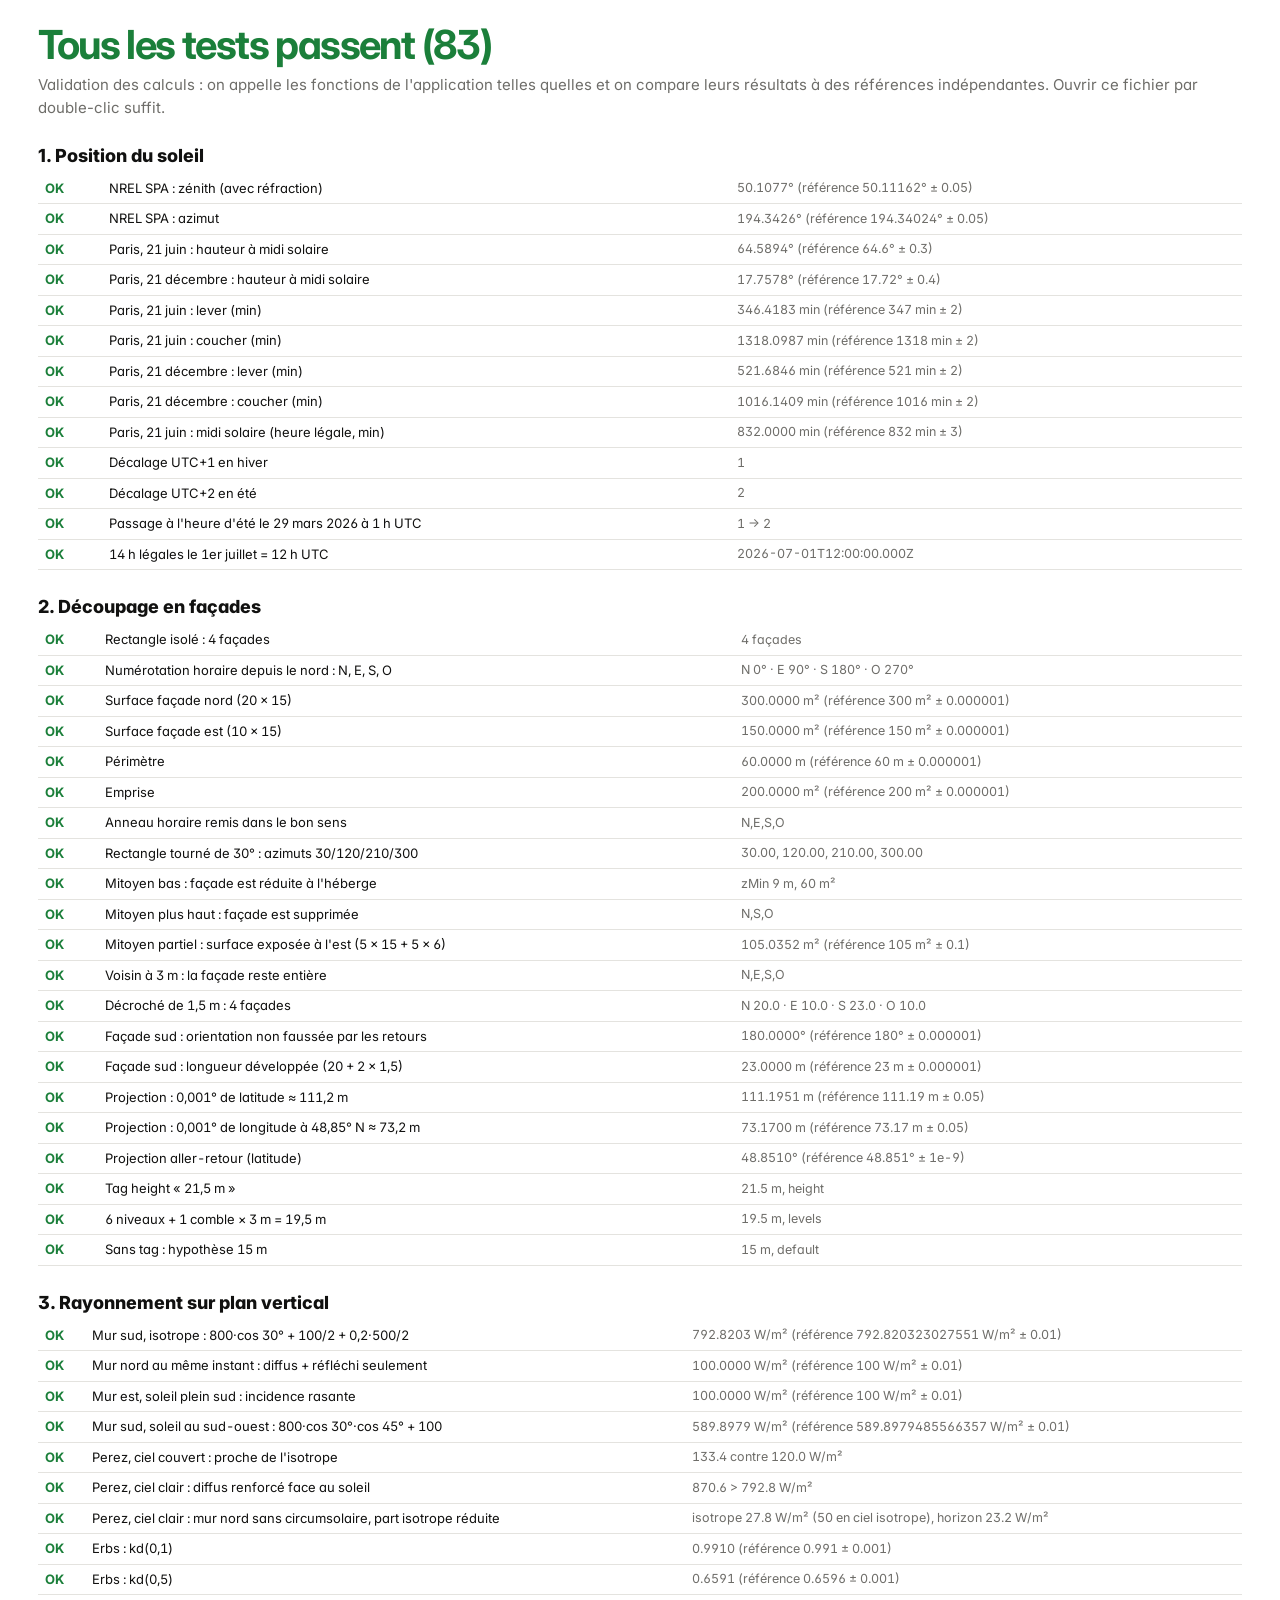
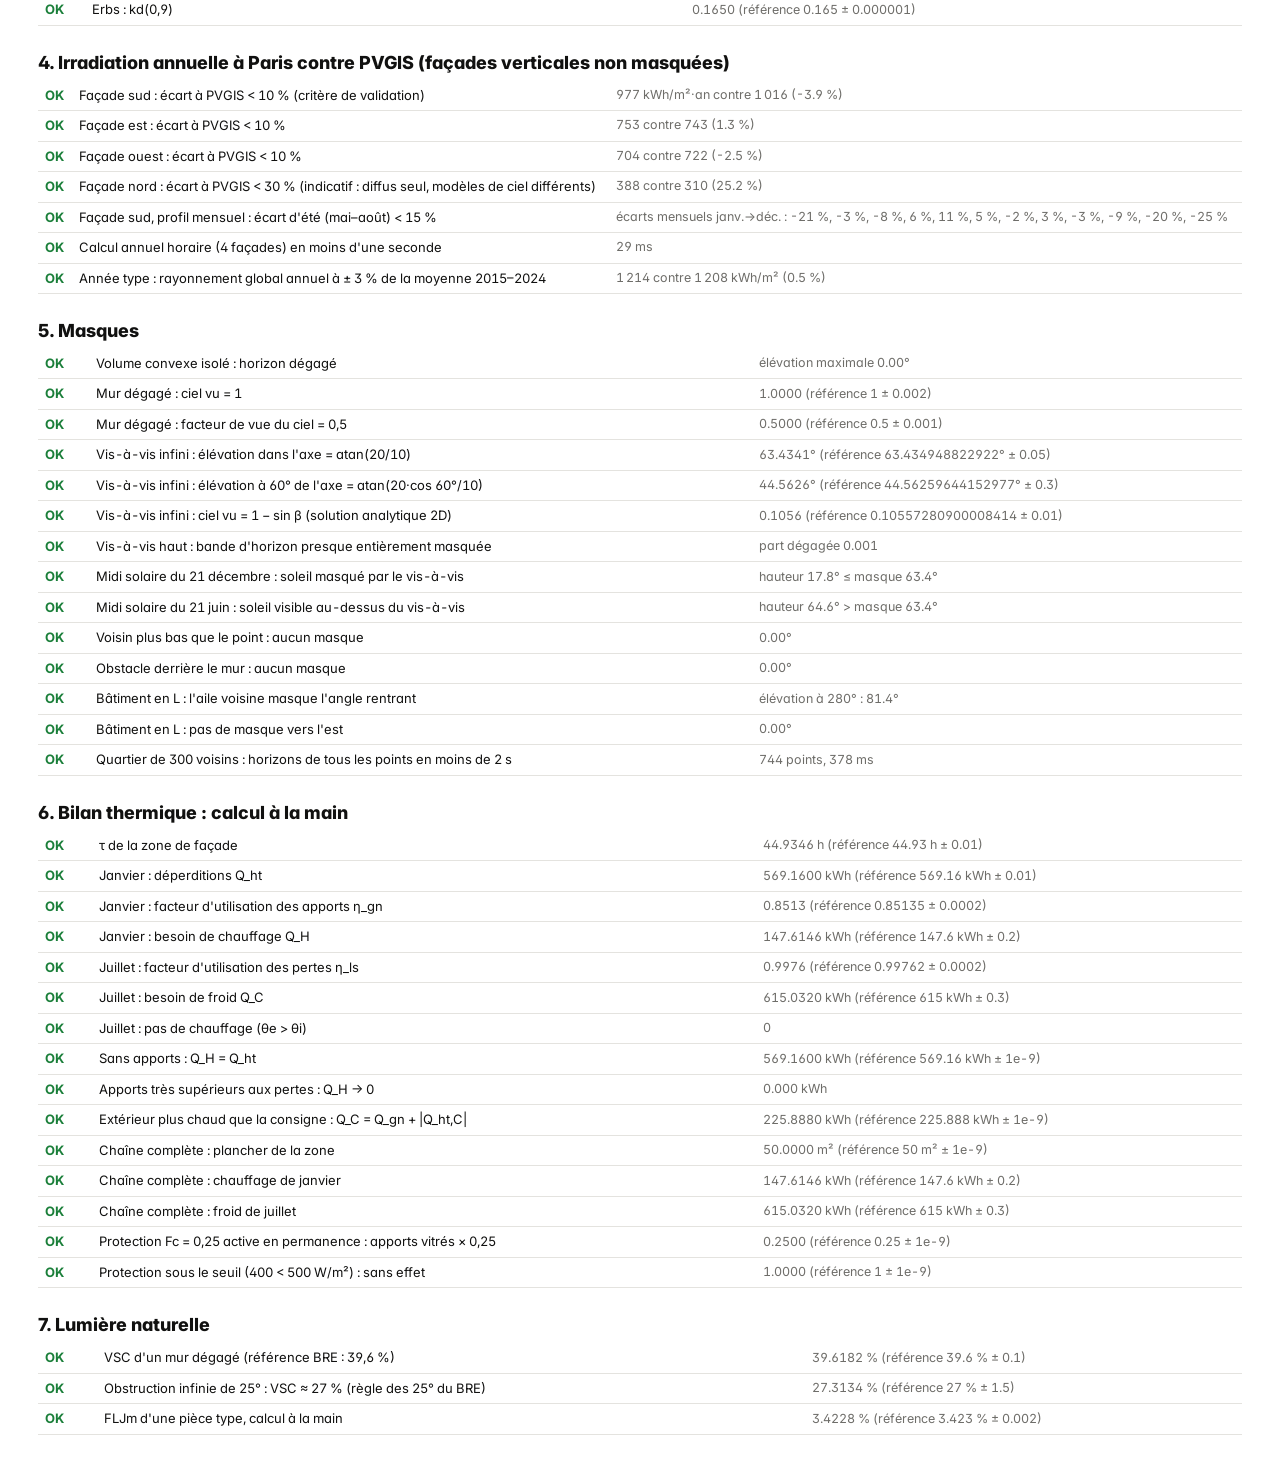
==== commit d44f81bb: "Étape 5 : lumière naturelle (VSC et facteur de lumière du jour moyen) - VSC (BRE 209) en chaque poin" ====
--- a/tests.html
+++ b/tests.html
@@ -29,6 +29,7 @@
   <script src="js/irradiance.js"></script>
   <script src="js/masks.js"></script>
   <script src="js/thermal.js"></script>
+  <script src="js/daylight.js"></script>
   <script>
   (function () {
     'use strict';
@@ -372,6 +373,26 @@
       near('Protection sous le seuil (400 < 500 W/m²) : sans effet', q2 / q0, 1, 1e-9);
     }
 
+    // ------------------------------------------------------------------
+    section('7. Lumière naturelle');
+    {
+      const M = FS.masks, RAD = Math.PI / 180;
+      const free = new Float32Array(360);
+      for (let k = 0; k < 360; k++) free[k] = Math.sin((k + 0.5) * RAD) * 0 + Math.cos((k + 0.5) * RAD) * -1 > 0 ? 0 : -1; // mur sud
+      // VSC d'un mur dégagé sous ciel couvert CIE : 39,6 % (valeur de référence du BRE)
+      near('VSC d\'un mur dégagé (référence BRE : 39,6 %)', M.skyFactors(free, [0, -1]).vsc * 100, 39.6, 0.1, ' %');
+      // Obstruction infinie de 25° dans l'axe : le BRE associe cet angle à un VSC d'environ 27 %
+      const p = [0, -5.1, 1.5], n = [0, -1];
+      const dh = 10 * Math.tan(25 * RAD);
+      const E = [{ ax: 1000, ay: -15.1, bx: -1000, by: -15.1, h: 1.5 + dh, self: false, edge: 0 }];
+      const hz = M.horizon(p, n, E, -1);
+      near('Obstruction infinie de 25° : VSC ≈ 27 % (règle des 25° du BRE)', M.skyFactors(hz, n).vsc * 100, 27, 1.5, ' %');
+      // FLJm, calcul à la main : TL 0,78 ; baie 0,4 × 4 m × 3 m × 0,75 = 3,6 m² ; θ = 90° ; M = 0,9 ;
+      // pièce 4 × 5 × 2,7 m → A = 2(20 + 10,8 + 13,5) = 88,6 m² ; R = 0,5 → 1 − R² = 0,75
+      // FLJm = 0,78 × 3,6 × 90 × 0,9 / (88,6 × 0,75) = 227,45 / 66,45 = 3,42 %
+      near('FLJm d\'une pièce type, calcul à la main', FS.daylight.adf({ TL: 0.78, Aw: 3.6, theta: 90, M: 0.9, W: 4, d: 5, h: 2.7, R: 0.5 }), 3.423, 0.002, ' %');
+    }
+
     document.getElementById('title').textContent = nKo ? nKo + ' test(s) en échec sur ' + (nOk + nKo) : 'Tous les tests passent (' + nOk + ')';
     document.getElementById('title').className = nKo ? 'ko' : 'ok';
   })();
--- a/css/style.css
+++ b/css/style.css
@@ -298,3 +298,4 @@
 .chart .val { fill: var(--ink-2); font-weight: 600; }
 .section-title { display: flex; justify-content: space-between; align-items: baseline; gap: 10px; flex-wrap: wrap; margin: 28px 0 8px; border-top: 1px solid var(--line); padding-top: 12px; }
 .compare td:first-child { min-width: 210px; }
+.chart .refth { stroke: var(--ink-2); stroke-width: 1; stroke-dasharray: 4 3; }
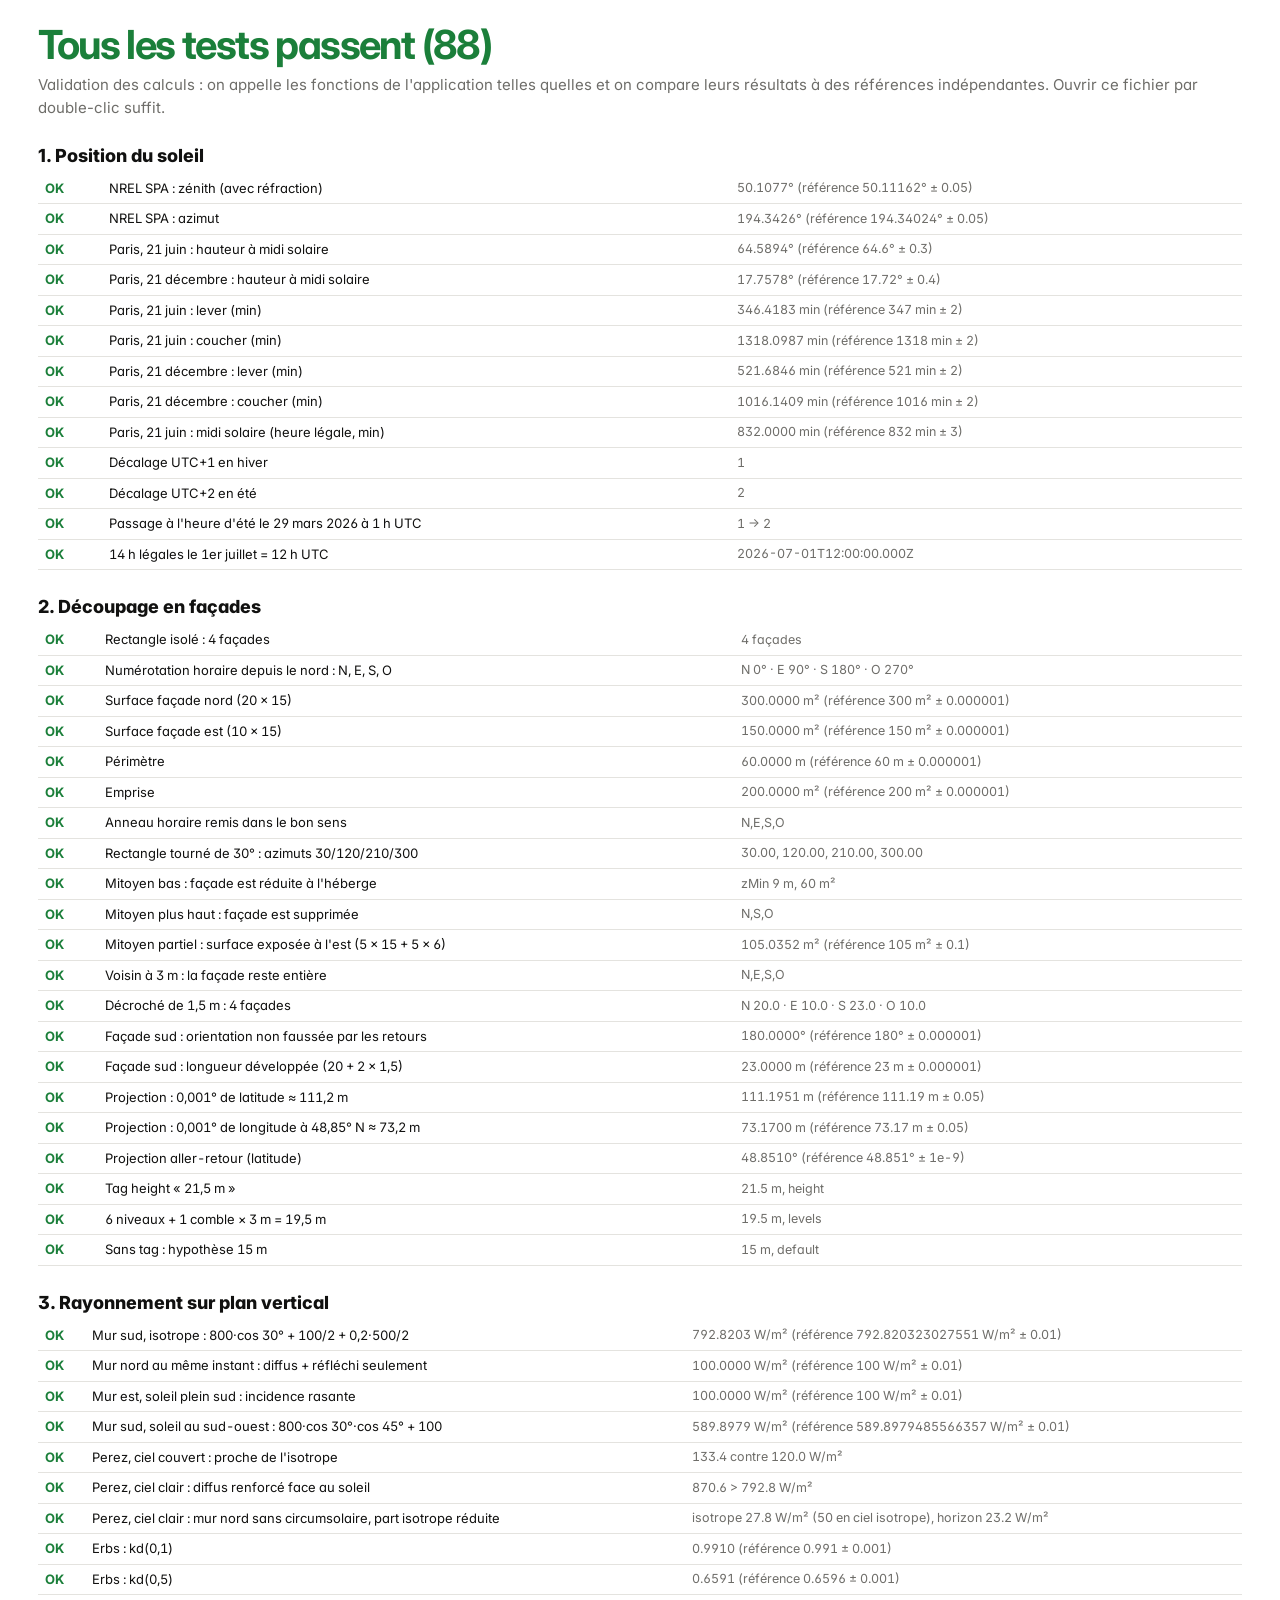
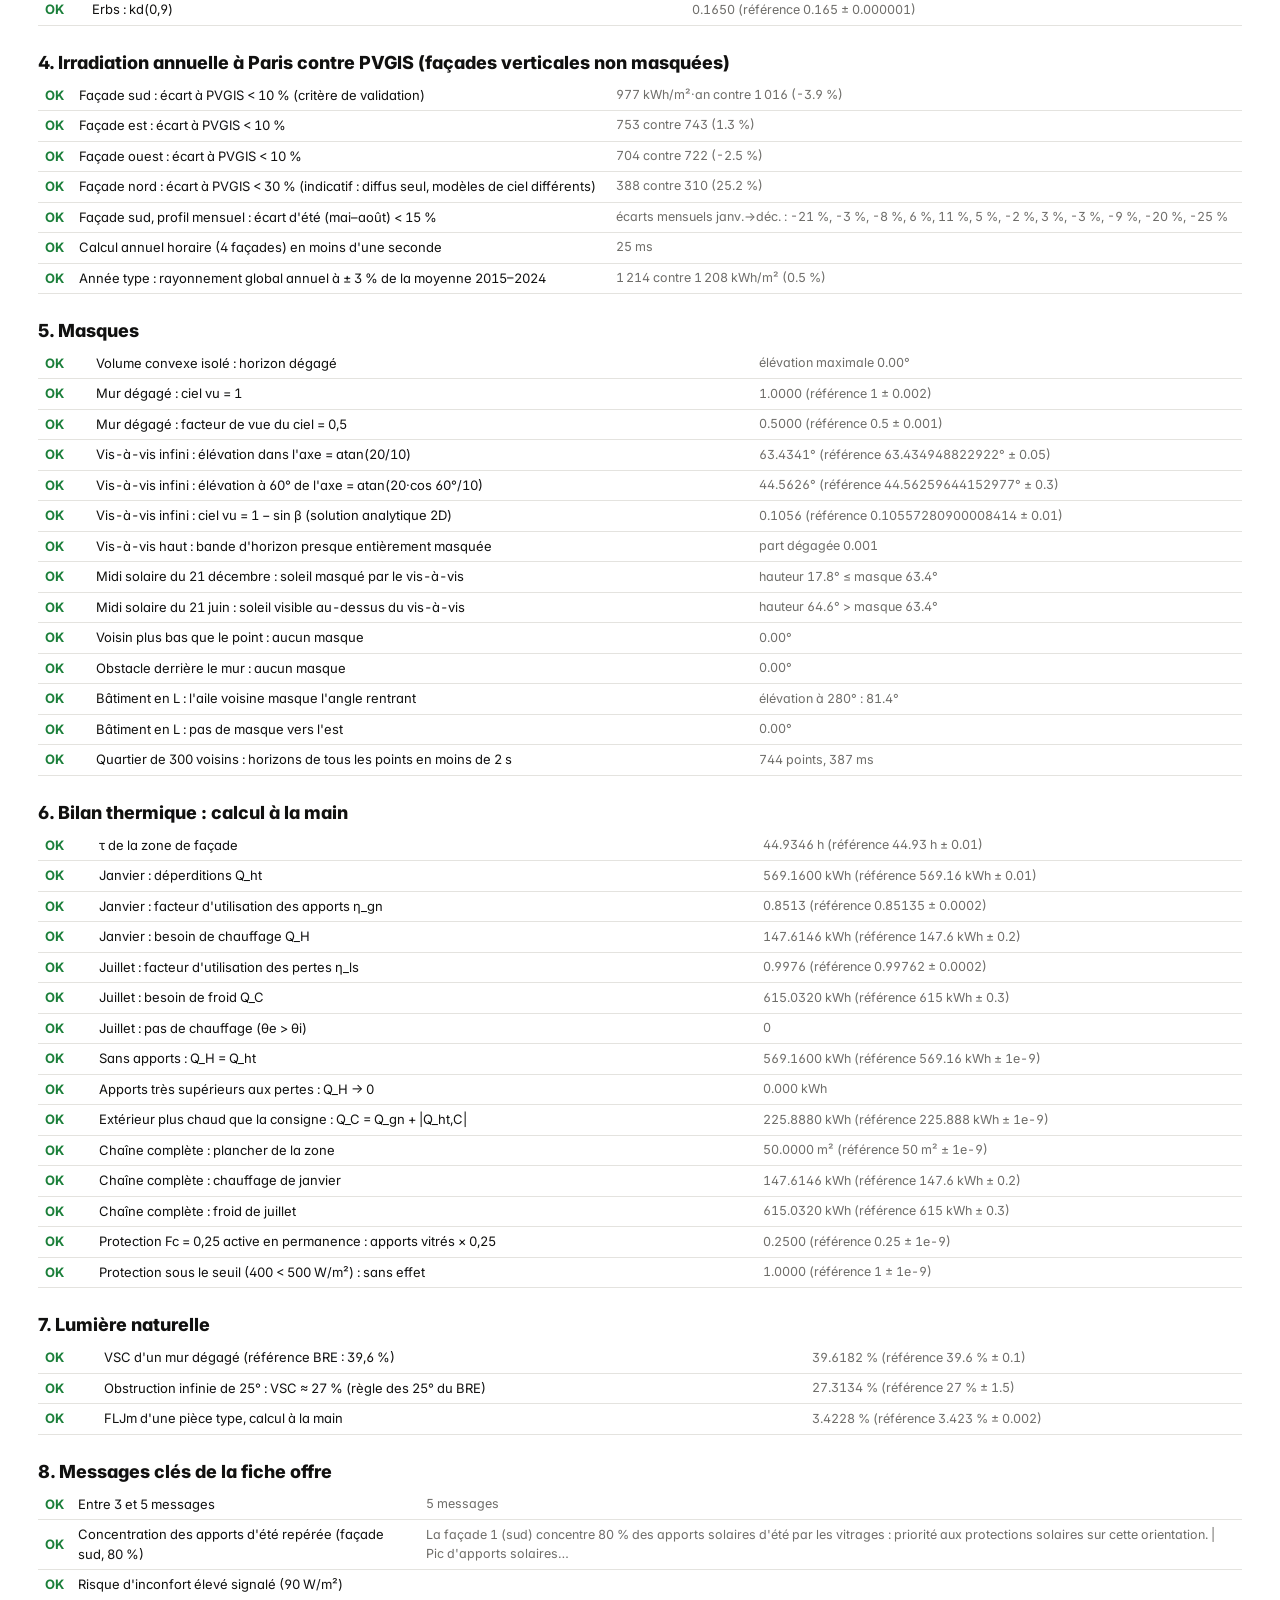
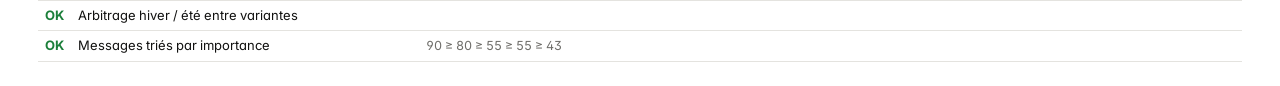
==== commit 158b2c76: "Étape 6 : fiche offre A4 paysage et messages clés - Fiche de deux pages A4 paysage imprimable en PDF" ====
--- a/tests.html
+++ b/tests.html
@@ -30,6 +30,7 @@
   <script src="js/masks.js"></script>
   <script src="js/thermal.js"></script>
   <script src="js/daylight.js"></script>
+  <script src="js/messages.js"></script>
   <script>
   (function () {
     'use strict';
@@ -393,6 +394,28 @@
       near('FLJm d\'une pièce type, calcul à la main', FS.daylight.adf({ TL: 0.78, Aw: 3.6, theta: 90, M: 0.9, W: 4, d: 5, h: 2.7, R: 0.5 }), 3.423, 0.002, ' %');
     }
 
+    // ------------------------------------------------------------------
+    section('8. Messages clés de la fiche offre');
+    {
+      // Cas fictif : une façade sud très vitrée et masquée, une façade nord, deux variantes
+      const fac = (id, label, az, o) => Object.assign({ id, label, az, area: 300, glazed: 120, annual: 600, annual0: 800, winter: 300, summer: 300, peak: 700,
+        maskLoss: 0.25, shareSummer: 0, monthly: [], hourly: new Float32Array(1) }, o);
+      const R = { masks: true, facades: [fac(1, 'S', 180, { shareSummer: 0.8, winter: 420 }), fac(2, 'N', 0, { shareSummer: 0.2, annual: 300, annual0: 340, maskLoss: 0.12 })],
+        totals: { incident: 270000, incident0: 342000 } };
+      const v = (name, QH, QC, peak) => ({ variant: { name, Uw: 1.4, g: 0.6, TL: 0.78 }, totals: { area: 600, floor: 1000, QH, QC, Qsol: 0, peakGainFloor: peak },
+        facades: [{ id: 1, label: 'S', area: 300, peakGainFloor: peak, QH: QH / 2, QC: QC / 2 }, { id: 2, label: 'N', area: 300, peakGainFloor: 10, QH: QH / 2, QC: QC / 2 }] });
+      const TR = [v('Double ancien', 30000, 20000, 90), v('Contrôle solaire', 34000, 9000, 40)];
+      const DL = [{ id: 1, label: 'S', pignon: false, low: { vsc: 0.10, adf: 1.2 } }, { id: 2, label: 'N', pignon: false, low: { vsc: 0.30, adf: 2.5 } }];
+      const P = { thermal: Object.assign(FS.thermal.defaults(), { ref: 0, protection: { mode: 'gtot', fc: 0.25, gtot: 0.1, threshold: 300 } }), floorH: 3 };
+      const msgs = FS.messages.generate({ P, D: null, R, TR, DL, climate: null });
+      const txt = msgs.map((m) => m.text).join(' | ');
+      check('Entre 3 et 5 messages', msgs.length >= 3 && msgs.length <= 5, msgs.length + ' messages');
+      check('Concentration des apports d\'été repérée (façade sud, 80 %)', /façade 1 \(sud\) concentre 80 %/.test(txt), txt.slice(0, 160) + '…');
+      check('Risque d\'inconfort élevé signalé (90 W/m²)', /90 W\/m².*élevé/.test(txt), '');
+      check('Arbitrage hiver / été entre variantes', /Arbitrage hiver \/ été/.test(txt), '');
+      check('Messages triés par importance', msgs.every((m, i) => i === 0 || msgs[i - 1].score >= m.score), msgs.map((m) => Math.round(m.score)).join(' ≥ '));
+    }
+
     document.getElementById('title').textContent = nKo ? nKo + ' test(s) en échec sur ' + (nOk + nKo) : 'Tous les tests passent (' + nOk + ')';
     document.getElementById('title').className = nKo ? 'ko' : 'ok';
   })();
--- a/css/style.css
+++ b/css/style.css
@@ -299,3 +299,78 @@
 .section-title { display: flex; justify-content: space-between; align-items: baseline; gap: 10px; flex-wrap: wrap; margin: 28px 0 8px; border-top: 1px solid var(--line); padding-top: 12px; }
 .compare td:first-child { min-width: 210px; }
 .chart .refth { stroke: var(--ink-2); stroke-width: 1; stroke-dasharray: 4 3; }
+
+/* ---------- Fiche offre (A4 paysage) ---------- */
+.sheets { display: grid; gap: 24px; justify-content: start; overflow-x: auto; }
+.sheet {
+  width: 297mm; height: 210mm; padding: 9mm 11mm 7mm; background: #fff; color: #111110;
+  border: 1px solid var(--line); box-shadow: 0 2px 14px rgba(0, 0, 0, .08);
+  display: grid; grid-template-rows: auto 1fr auto; gap: 4mm; overflow: hidden;
+  font-size: 8.6pt; line-height: 1.35;
+  --paper: #fff; --paper-2: #f4f4f2; --ink: #111110; --ink-2: #292827; --muted: #6e6d69; --line: #e4e3df; --rule: #111110;
+}
+.sheet h3 { font-size: 10pt; font-weight: 800; margin: 0 0 2mm; letter-spacing: -0.01em; }
+.sh-head { display: grid; grid-template-columns: auto 1fr auto; gap: 8mm; align-items: end; border-bottom: 1.2pt solid #111110; padding-bottom: 2.5mm; }
+.sh-logo { font-weight: 900; font-size: 26pt; letter-spacing: -0.05em; line-height: .85; color: #111110; }
+.sh-logo i { font-style: normal; color: #4284f4; }
+.sh-title b { display: block; font-size: 14pt; font-weight: 900; letter-spacing: -0.02em; }
+.sh-title span { color: #6e6d69; }
+.sh-meta { text-align: right; display: grid; }
+.sh-meta b { font-size: 10.5pt; }
+.sh-meta span { color: #6e6d69; }
+.sh-body { display: grid; grid-template-columns: 112mm 1fr; gap: 7mm; min-height: 0; }
+.sh-body.two { grid-template-columns: 1fr 1fr; }
+.sh-left { display: grid; grid-template-rows: auto 1fr; gap: 3mm; min-height: 0; }
+.sh-left figure, .sheet figure { margin: 0; }
+.sh-3d { position: relative; }
+.sh-3d img { width: 100%; height: 71mm; object-fit: cover; display: block; border: 0.5pt solid #b9b8b3; }
+.sh-legend .scale-legend { position: absolute; left: 2mm; top: 2mm; bottom: auto; width: 46mm; padding: 1.5mm 2mm 4mm; font-size: 7pt; }
+.sh-legend .scale-legend .scale-title { font-size: 7pt; }
+.sh-legend .scale-legend .scale-ticks { font-size: 6.5pt; }
+.sheet figcaption { font-size: 7pt; color: #6e6d69; margin-top: 1mm; }
+.sh-mapfig { display: grid; grid-template-rows: 1fr auto; min-height: 0; }
+.sh-map { width: 100%; height: 100%; min-height: 60mm; border: 0.5pt solid #b9b8b3; }
+.sh-map .leaflet-control-attribution { font-size: 6pt; }
+.sh-map .leaflet-tile-pane { filter: none !important; }
+.north { background: #fff; border: 0.5pt solid #111110; width: 7mm; height: 9mm; display: grid; place-items: center; font-weight: 800; font-size: 8pt; position: relative; }
+.north i { width: 0; height: 0; border-left: 2mm solid transparent; border-right: 2mm solid transparent; border-bottom: 3mm solid #111110; }
+.sh-right { display: grid; grid-template-rows: auto auto 1fr; gap: 3.5mm; min-height: 0; }
+.sh-msgs { background: #f4f4f2; padding: 3mm 4mm; border-left: 1.2mm solid #4284f4; }
+.sh-msgs ol { margin: 0; padding-left: 4.5mm; display: grid; gap: 1.4mm; font-size: 8.8pt; }
+.sh-msgs li::marker { font-weight: 800; }
+table.sh-tbl { font-size: 7.6pt; }
+table.sh-tbl th, table.sh-tbl td { padding: 1mm 1.4mm; }
+table.sh-tbl th { font-size: 7pt; }
+table.sh-tbl .swatch { width: 2.4mm; height: 2.4mm; margin-right: 1mm; }
+.sh-hyp p, .sh-note, .sh-method p { font-size: 7.4pt; color: #292827; margin: 0; }
+.sh-note { margin-top: 1.5mm; color: #6e6d69; }
+.sh-rose { width: 70mm; }
+.sheet .chart-wrap { max-width: 125mm; }
+.sh-method { border-top: 0.5pt solid #e4e3df; padding-top: 2mm; }
+.sh-foot { display: flex; justify-content: space-between; gap: 6mm; font-size: 6.8pt; color: #6e6d69; border-top: 0.5pt solid #b9b8b3; padding-top: 1.5mm; }
+
+@media print {
+  @page { size: A4 landscape; margin: 0; }
+  :root, :root[data-theme="dark"] { color-scheme: light; --paper: #fff; --ink: #111110; }
+  html, body { background: #fff !important; }
+  body { padding: 0 !important; min-height: 0; display: block; }
+  .rail, .top, .tool-tabs, .foot, .no-print, .tooltip { display: none !important; }
+  main#app > section { display: none !important; }
+  main#app > #page-fiche { display: block !important; padding: 0 !important; }
+  .sheets { display: block; gap: 0; overflow: visible; }
+  .sheet { border: 0; box-shadow: none; margin: 0; page-break-after: always; break-after: page; }
+  .sheet:last-child { page-break-after: auto; break-after: auto; }
+  * { -webkit-print-color-adjust: exact; print-color-adjust: exact; }
+}
+table.sh-tbl td { white-space: nowrap; }
+.sh-msgs ol { font-size: 8.4pt; gap: 1mm; }
+.sh-rose { width: 60mm; }
+/* la colonne de droite ne doit jamais s'élargir au-delà de la page */
+.sh-body { grid-template-columns: 112mm minmax(0, 1fr); }
+.sh-body.two { grid-template-columns: minmax(0, 1fr) minmax(0, 1fr); }
+.sh-right > * { min-width: 0; }
+table.sh-tbl { width: 100%; table-layout: auto; font-size: 7.2pt; }
+table.sh-tbl th { white-space: normal; line-height: 1.15; vertical-align: bottom; }
+table.sh-tbl th, table.sh-tbl td { padding: 0.9mm 1.1mm; }
+.sh-meta { min-width: 0; max-width: 70mm; }
+.sh-meta span { white-space: nowrap; overflow: hidden; text-overflow: ellipsis; }
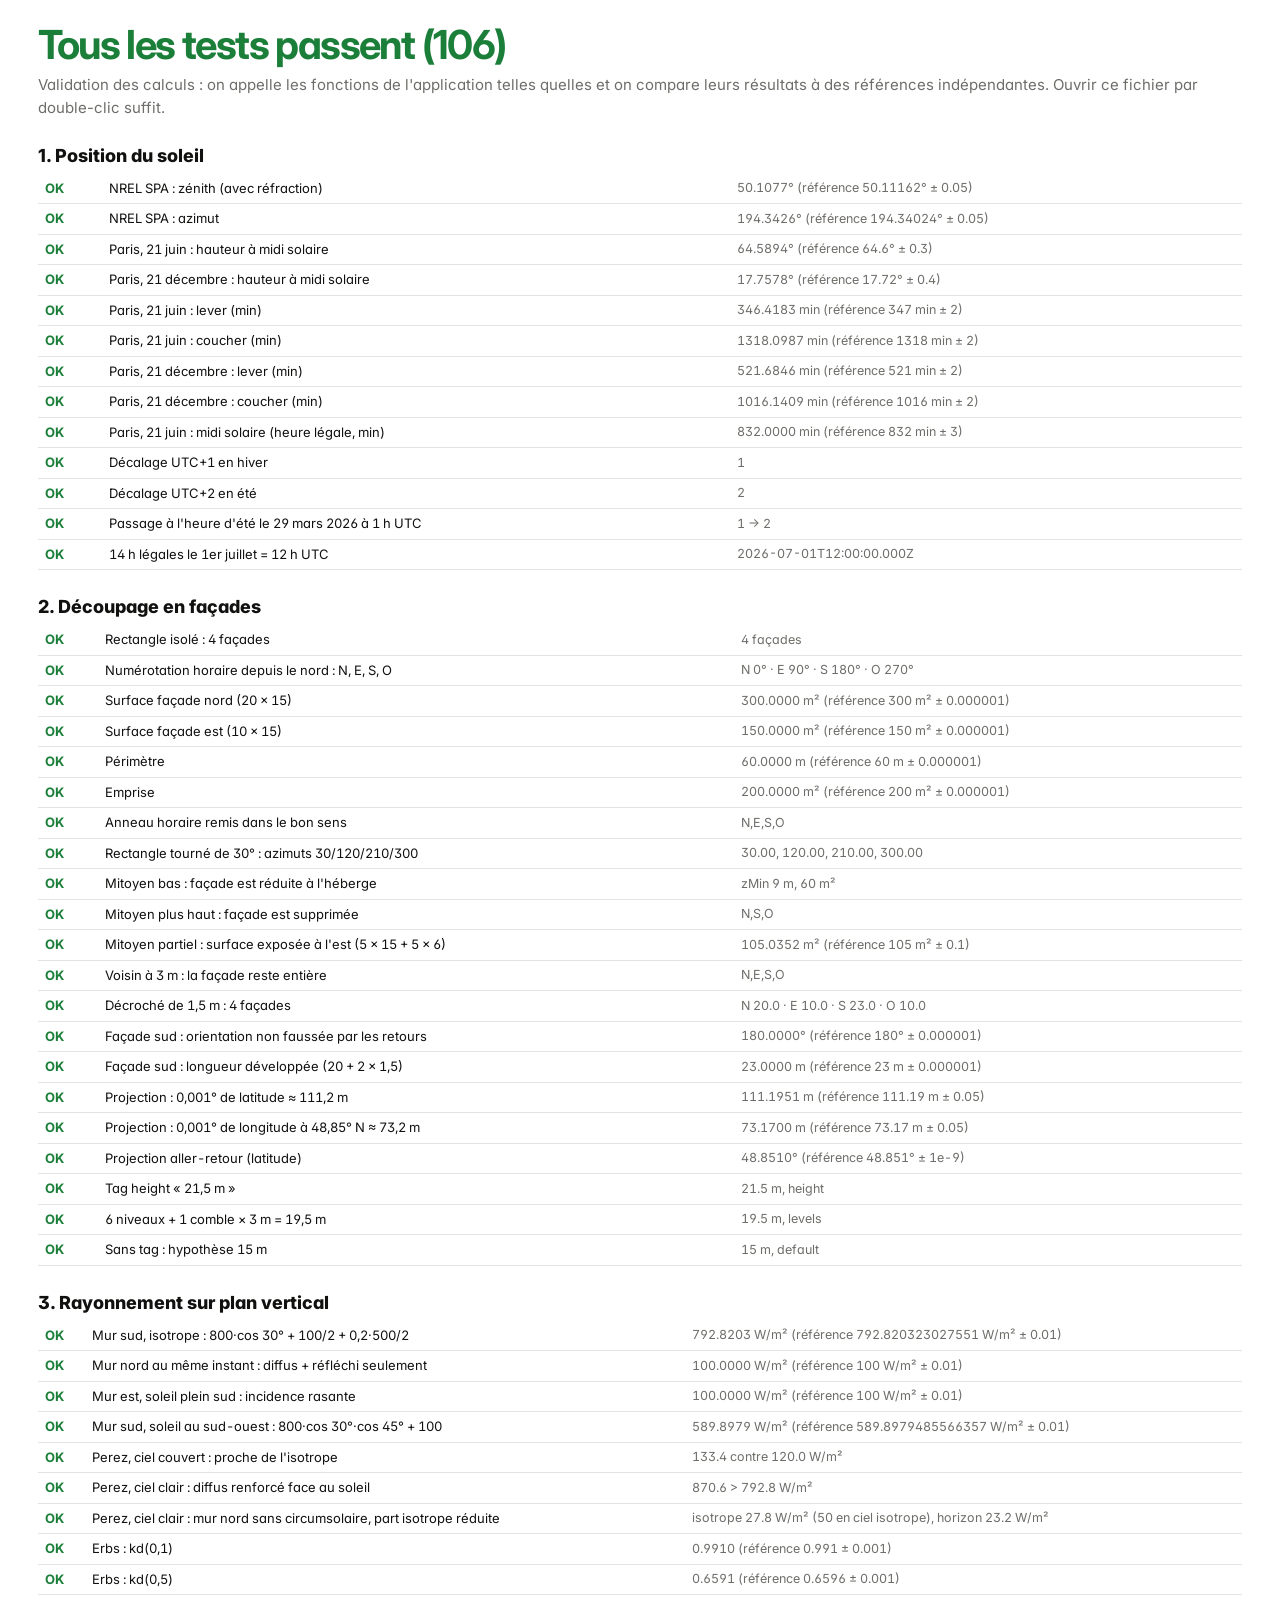
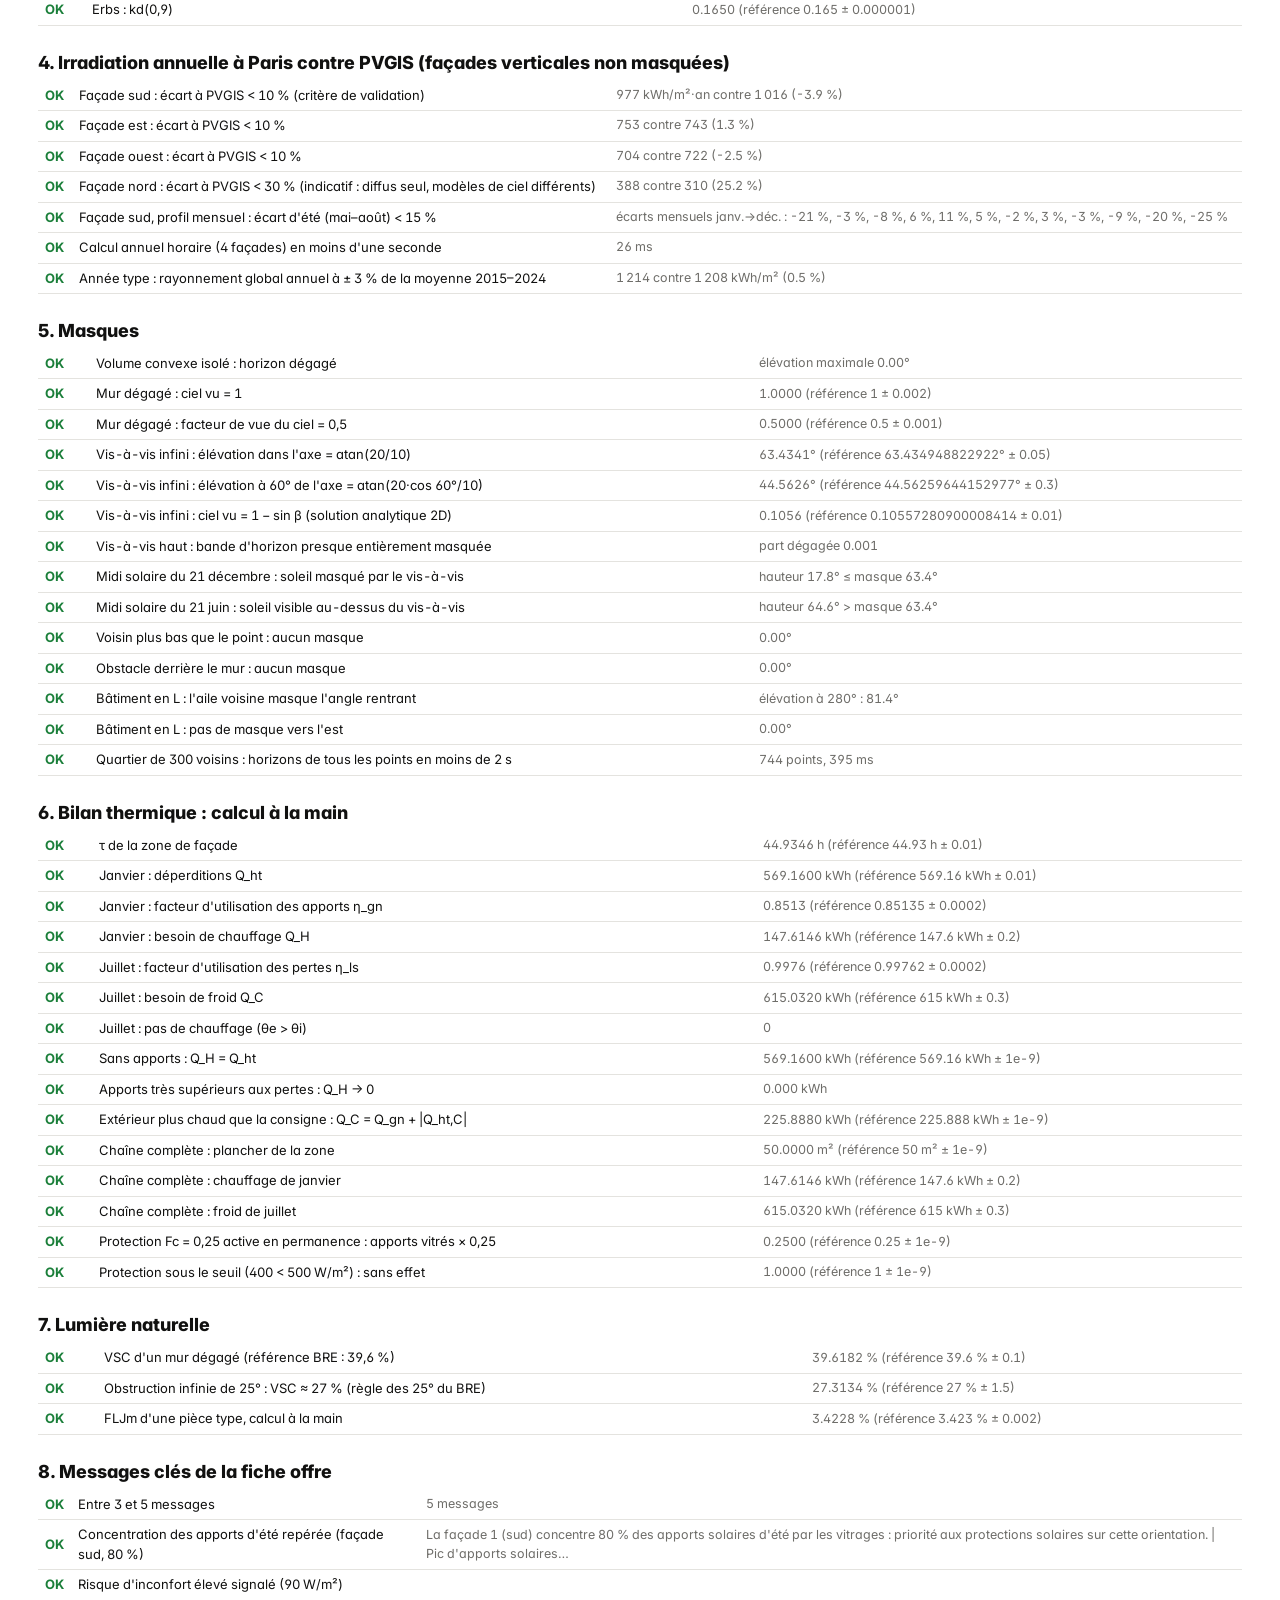
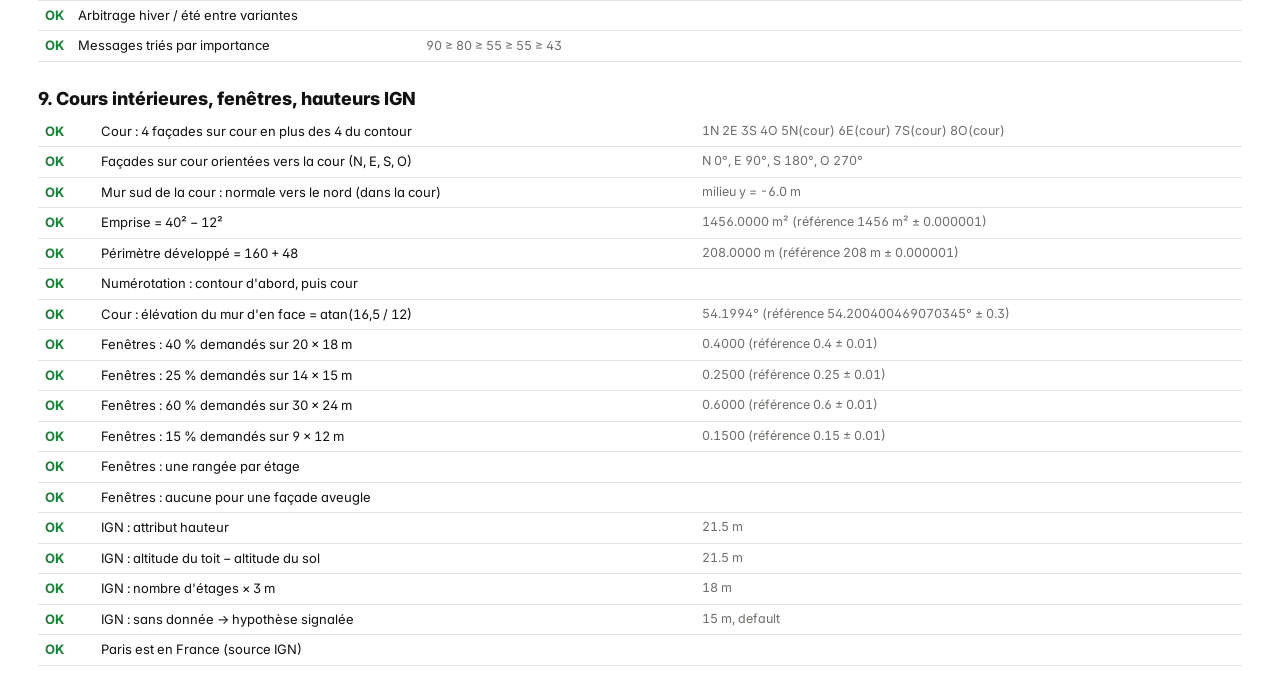
==== commit ce91cdbb: "Onglet Site refondu : BD TOPO IGN, cours, voisins dessinés, étapes validées, fenêtres - Bâtiments et" ====
--- a/tests.html
+++ b/tests.html
@@ -23,6 +23,7 @@
   <script src="js/util.js"></script>
   <script src="js/solar.js"></script>
   <script src="js/osm.js"></script>
+  <script src="js/data.js"></script>
   <script src="js/building.js"></script>
   <script src="js/climate.js"></script>
   <script src="js/climate-paris.js"></script>
@@ -416,6 +417,48 @@
       check('Messages triés par importance', msgs.every((m, i) => i === 0 || msgs[i - 1].score >= m.score), msgs.map((m) => Math.round(m.score)).join(' ≥ '));
     }
 
+    // ------------------------------------------------------------------
+    section('9. Cours intérieures, fenêtres, hauteurs IGN');
+    {
+      const RAD = Math.PI / 180;
+      // Carré 40 × 40 m avec une cour centrale de 12 × 12 m (anneau en sens horaire)
+      const outer = rect(-20, -20, 40, 40), hole = rect(-6, -6, 12, 12).reverse();
+      const m = FS.building.facades({ xy: outer, holes: [hole], height: 18 }, []);
+      const court = m.facades.filter((f) => f.cour);
+      check('Cour : 4 façades sur cour en plus des 4 du contour', m.facades.length === 8 && court.length === 4, m.facades.map((f) => f.id + f.label + (f.cour ? '(cour)' : '')).join(' '));
+      check('Façades sur cour orientées vers la cour (N, E, S, O)', court.map((f) => f.label).sort().join('') === 'ENOS', court.map((f) => f.label + ' ' + Math.round(f.az) + '°').join(', '));
+      const south = court.find((f) => f.label === 'N'); // mur sud de la cour, qui regarde vers le nord
+      check('Mur sud de la cour : normale vers le nord (dans la cour)', south && south.mid[1] < 0, south ? 'milieu y = ' + south.mid[1].toFixed(1) + ' m' : 'absent');
+      near('Emprise = 40² − 12²', m.footprintArea, 1600 - 144, 1e-6, ' m²');
+      near('Périmètre développé = 160 + 48', m.perimeter, 208, 1e-6, ' m');
+      check('Numérotation : contour d\'abord, puis cour', m.facades.slice(0, 4).every((f) => !f.cour) && m.facades.slice(4).every((f) => f.cour === 1), '');
+      // Auto-masque dans la cour : un point au pied du mur sud de la cour voit le mur nord à 12 m (18 m de haut)
+      const D = { xy: outer, holes: [hole], rings: [outer, hole], H: 18, nbs: [], model: m };
+      const E = FS.masks.obstacles(D);
+      const s = south.segs[0];
+      const hz = FS.masks.horizon([s.p0[0] + (s.p1[0] - s.p0[0]) / 2, s.p0[1] + s.n[1] * 0.1, 1.5], s.n, E, s.edge);
+      near('Cour : élévation du mur d\'en face = atan(16,5 / 12)', FS.masks.at(hz, 0) / RAD, Math.atan(16.5 / 11.9) / RAD, 0.3, '°');
+      // Fenêtres théoriques : la surface dessinée respecte la fraction vitrée
+      for (const [w, len, h] of [[0.4, 20, 18], [0.25, 14, 15], [0.6, 30, 24], [0.15, 9, 12]]) {
+        const r = FS.building.windows(len, h, 0, 3, w);
+        const a = r.reduce((s2, x) => s2 + (x.u1 - x.u0) * len * (x.z1 - x.z0), 0) / (len * h);
+        near('Fenêtres : ' + FS.pct(w) + ' demandés sur ' + len + ' × ' + h + ' m', a, w, 0.01);
+      }
+      check('Fenêtres : une rangée par étage', new Set(FS.building.windows(20, 18, 0, 3, 0.4).map((x) => x.z0.toFixed(2))).size === 6, '');
+      check('Fenêtres : aucune pour une façade aveugle', FS.building.windows(20, 18, 0, 3, 0).length === 0, '');
+      // Hauteurs BD TOPO
+      const d = { floorH: 3, defaultH: 15 };
+      const h1 = FS.data.height({ source: 'ign', props: { hauteur: 21.5, etages: 7 } }, d);
+      const h2 = FS.data.height({ source: 'ign', props: { hauteur: null, toit: 55, sol: 33.5 } }, d);
+      const h3 = FS.data.height({ source: 'ign', props: { hauteur: null, etages: 6 } }, d);
+      const h4 = FS.data.height({ source: 'ign', props: {} }, d);
+      check('IGN : attribut hauteur', h1.height === 21.5 && h1.src === 'ign', h1.height + ' m');
+      check('IGN : altitude du toit − altitude du sol', Math.abs(h2.height - 21.5) < 1e-9 && h2.src === 'ign-toit', h2.height + ' m');
+      check('IGN : nombre d\'étages × 3 m', h3.height === 18 && h3.src === 'ign-etages', h3.height + ' m');
+      check('IGN : sans donnée → hypothèse signalée', h4.height === 15 && FS.data.isHyp(h4.src), h4.height + ' m, ' + h4.src);
+      check('Paris est en France (source IGN)', FS.data.inFrance(48.857, 2.352) && !FS.data.inFrance(51.5, -0.12), '');
+    }
+
     document.getElementById('title').textContent = nKo ? nKo + ' test(s) en échec sur ' + (nOk + nKo) : 'Tous les tests passent (' + nOk + ')';
     document.getElementById('title').className = nKo ? 'ko' : 'ok';
   })();
--- a/css/style.css
+++ b/css/style.css
@@ -374,3 +374,53 @@
 table.sh-tbl th, table.sh-tbl td { padding: 0.9mm 1.1mm; }
 .sh-meta { min-width: 0; max-width: 70mm; }
 .sh-meta span { white-space: nowrap; overflow: hidden; text-overflow: ellipsis; }
+
+/* ---------- Onglet Site : étapes validées ---------- */
+:root { --ok: #1b7f3a; --ok-soft: rgba(27, 127, 58, .12); --warn: #c25e00; --warn-soft: rgba(255, 102, 0, .12); }
+:root[data-theme="dark"] { --ok: #4cc27a; --ok-soft: rgba(76, 194, 122, .16); --warn: #ff9a4d; }
+@media (prefers-color-scheme: dark) { :root:not([data-theme="light"]) { --ok: #4cc27a; --ok-soft: rgba(76, 194, 122, .16); --warn: #ff9a4d; } }
+.grid-gap { display: grid; gap: 10px; }
+.steps-progress { display: flex; justify-content: space-between; align-items: center; gap: 10px; font-size: 13px; border-top: 1px solid var(--rule); padding-top: 10px; }
+.steps-progress .dots { display: flex; gap: 5px; }
+.steps-progress .dots i { width: 22px; height: 6px; background: var(--line); display: block; }
+.steps-progress .dots i.ok { background: var(--ok); }
+.steps-progress .dots i.changed { background: var(--c-orange); }
+.site-status { min-height: 2.6em; }
+.step { border: 1px solid var(--line); background: var(--paper); }
+.step.active { border-color: var(--ink); box-shadow: inset 3px 0 0 var(--accent); }
+.step.done:not(.active) { border-color: var(--ok); }
+.step-head {
+  width: 100%; display: grid; grid-template-columns: 26px 1fr auto; gap: 8px; align-items: center;
+  border: 0; background: none; padding: 10px 12px; text-align: left; cursor: pointer; font-weight: 800; font-size: 15px;
+}
+.step-head:hover { background: var(--paper-2); }
+.step-num { width: 22px; height: 22px; display: grid; place-items: center; background: var(--ink); color: var(--paper); font-size: 12px; font-weight: 800; }
+.step.done .step-num { background: var(--ok); color: #fff; }
+.step-badge { font-size: 11px; font-weight: 700; padding: 2px 7px; white-space: nowrap; }
+.step-badge.todo { background: var(--paper-2); color: var(--muted); }
+.step-badge.ok { background: var(--ok-soft); color: var(--ok); }
+.step-badge.changed { background: var(--warn-soft); color: var(--warn); }
+.step-body { display: none; padding: 2px 12px 12px; }
+.step.active .step-body { display: grid; gap: 10px; }
+.step-foot { border-top: 1px solid var(--line); padding-top: 10px; }
+.btn.step-ok { width: 100%; }
+.btn.step-ok.ok { background: var(--ok); border-color: var(--ok); color: #fff; }
+.btn.step-ok.ok:hover { background: var(--ok); filter: brightness(1.08); color: #fff; }
+
+/* Carte : bandeau de mode, hauteur du bâtiment, hauteurs des voisins */
+.map-banner { background: var(--ink); color: var(--paper); font-size: 12.5px; font-weight: 600; padding: 7px 11px; max-width: 360px; line-height: 1.35; }
+.map-banner.drawing { background: var(--accent); color: #fff; }
+.leaflet-container .h-chip {
+  background: var(--ink); color: var(--paper); padding: 5px 10px 6px; white-space: nowrap; line-height: 1.1;
+  transform: translate(-50%, -100%); width: auto !important; height: auto !important; margin: 0 !important;
+  border-left: 4px solid var(--accent); box-shadow: 0 2px 10px rgba(0, 0, 0, .25); display: inline-grid; grid-template-columns: auto auto; column-gap: 8px;
+}
+.leaflet-container .h-chip b { font-size: 17px; font-weight: 900; letter-spacing: -0.02em; grid-row: span 2; align-self: center; }
+.leaflet-container .h-chip span { font-size: 10.5px; opacity: .8; align-self: center; }
+.leaflet-container .h-chip i { font-style: normal; font-size: 10.5px; font-weight: 800; color: #6fe09b; }
+.leaflet-container .h-chip.ok { border-left-color: var(--ok); }
+.nb-h { font-size: 10px; font-weight: 700; color: var(--ink); text-align: center; line-height: 14px; text-shadow: 0 0 3px var(--paper), 0 0 3px var(--paper); }
+.nb-h.hyp { color: var(--c-orange); }
+.fp-clickable { cursor: pointer; }
+.pop { display: grid; gap: 6px; min-width: 190px; }
+.pop .row-actions { margin-top: 2px; }
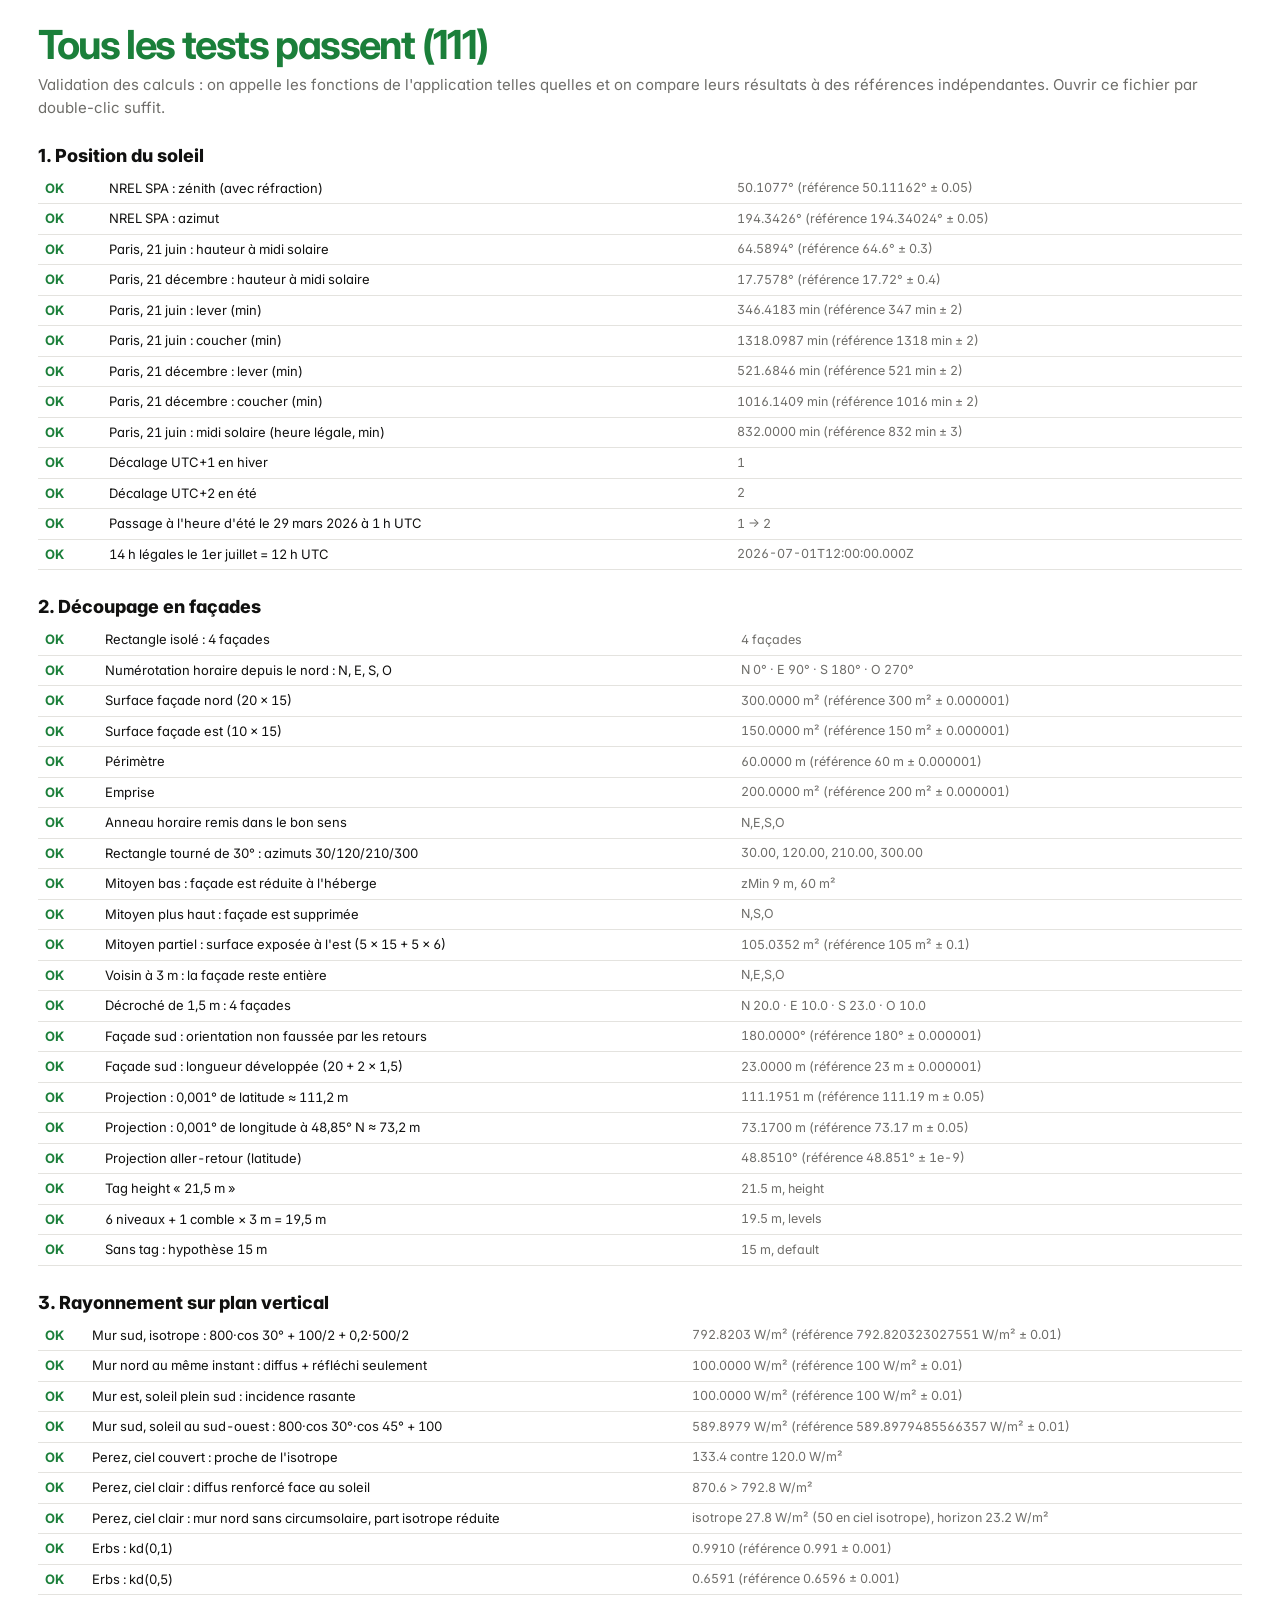
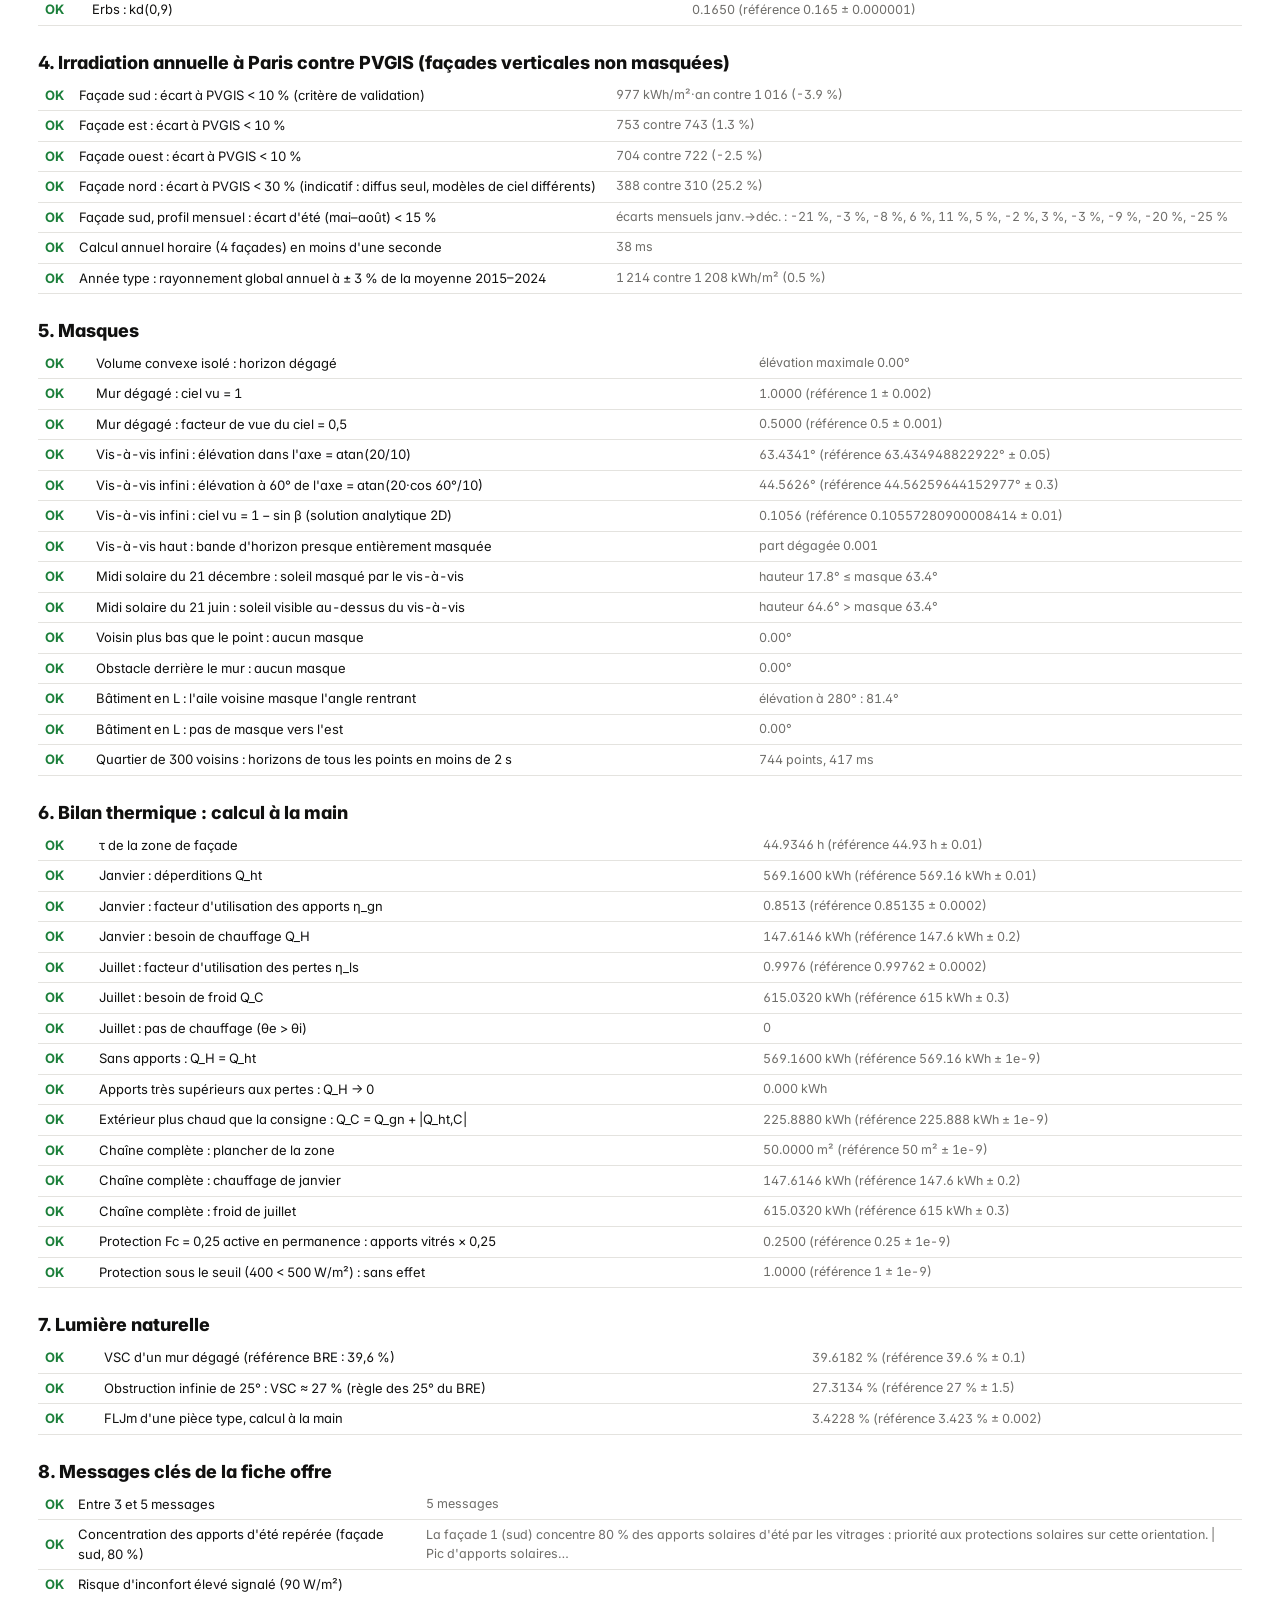
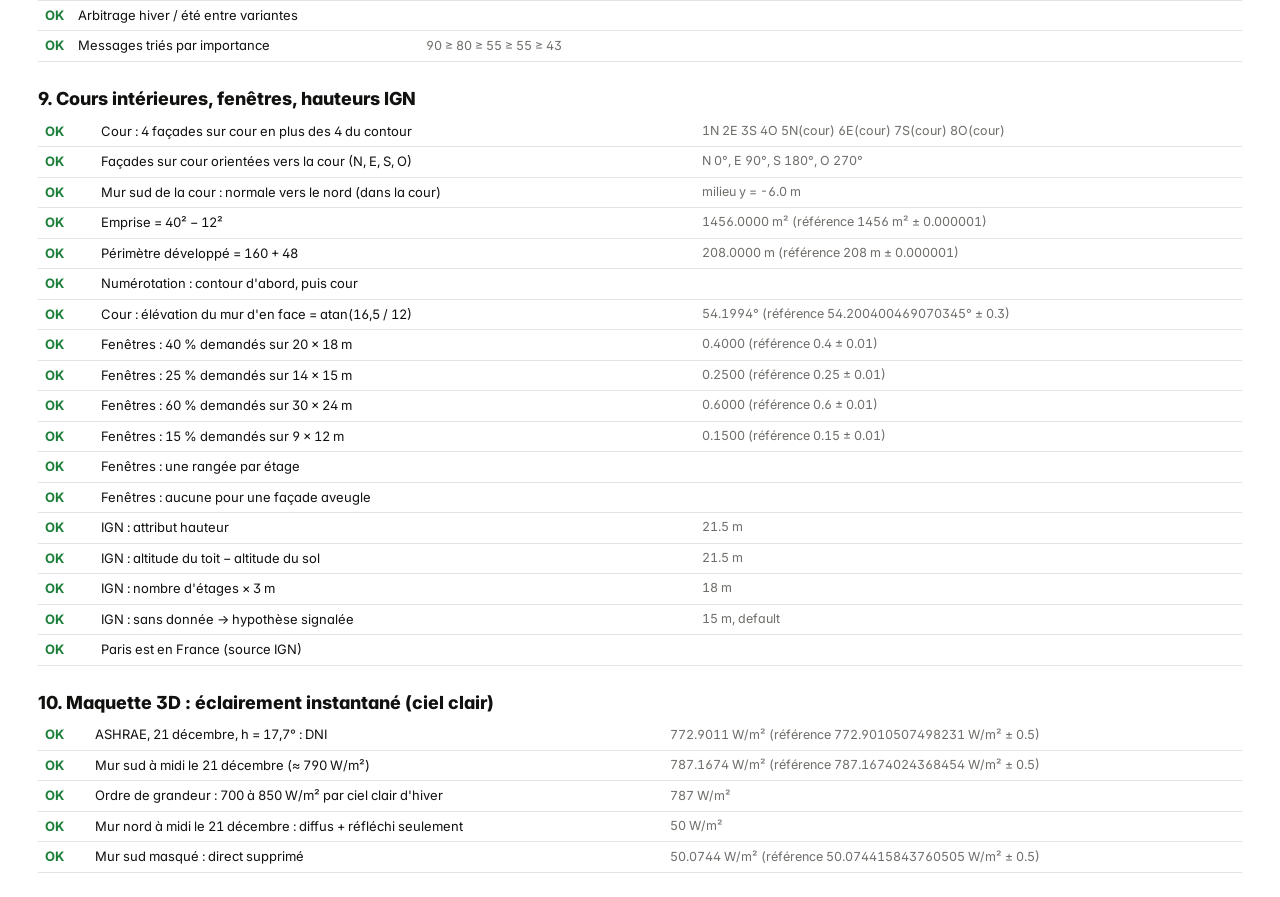
==== commit c79f3fbd: "Maquette 3D : coloration en tête, W/m² à un instant, heures > 300 W/m², moyennes par jour - Échelle " ====
--- a/tests.html
+++ b/tests.html
@@ -29,6 +29,7 @@
   <script src="js/climate-paris.js"></script>
   <script src="js/irradiance.js"></script>
   <script src="js/masks.js"></script>
+  <script src="js/instant.js"></script>
   <script src="js/thermal.js"></script>
   <script src="js/daylight.js"></script>
   <script src="js/messages.js"></script>
@@ -459,6 +460,31 @@
       check('Paris est en France (source IGN)', FS.data.inFrance(48.857, 2.352) && !FS.data.inFrance(51.5, -0.12), '');
     }
 
+    // ------------------------------------------------------------------
+    section('10. Maquette 3D : éclairement instantané (ciel clair)');
+    {
+      const I = FS.instant, RAD = Math.PI / 180;
+      // Ciel clair ASHRAE le 21 décembre, soleil à 17,7° : DNI = 1233·exp(−0,142 / sin 17,7°) ≈ 773 W/m²
+      const cs = I.clearSky(17.7, 355);
+      near('ASHRAE, 21 décembre, h = 17,7° : DNI', cs.dni, 1233 * Math.exp(-0.142 / Math.sin(17.7 * RAD)), 0.5, ' W/m²');
+      // Mur sud dégagé à midi solaire le 21 décembre, ciel isotrope :
+      // DNI·cos 17,7° + DHI/2 + 0,2·GHI/2
+      const t = FS.solar.localToUTC(2026, 355, 12.85, 'Europe/Paris');
+      const sk = I.skyAt(t, 48.857, 2.352, 355, { model: 'isotrope' });
+      const free = { buried: false, hz: null, svf: 1, hb: 1 };
+      const v = I.pointI(sk, [0, -1], free, 0.2, true);
+      const exp = sk.dni * Math.cos(sk.alt) * Math.cos((FS.solar.position(t, 48.857, 2.352).azimuth - 180) * RAD) + sk.dhi / 2 + 0.2 * sk.ghi / 2;
+      near('Mur sud à midi le 21 décembre (≈ 790 W/m²)', v, exp, 0.5, ' W/m²');
+      check('Ordre de grandeur : 700 à 850 W/m² par ciel clair d\'hiver', v > 700 && v < 850, FS.fmt(v, 0) + ' W/m²');
+      // Mur nord au même instant : diffus et réfléchi seulement (< 150 W/m²)
+      const vn = I.pointI(sk, [0, 1], free, 0.2, true);
+      check('Mur nord à midi le 21 décembre : diffus + réfléchi seulement', vn > 0 && vn < 150, FS.fmt(vn, 0) + ' W/m²');
+      // Soleil masqué (horizon à 30° vers le sud) : il ne reste que le diffus et le réfléchi
+      const hz = new Float32Array(360).fill(30 * RAD);
+      const vm = I.pointI(sk, [0, -1], { buried: false, hz, svf: 1, hb: 1 }, 0.2, true);
+      near('Mur sud masqué : direct supprimé', vm, sk.dhi / 2 + 0.2 * sk.ghi / 2, 0.5, ' W/m²');
+    }
+
     document.getElementById('title').textContent = nKo ? nKo + ' test(s) en échec sur ' + (nOk + nKo) : 'Tous les tests passent (' + nOk + ')';
     document.getElementById('title').className = nKo ? 'ko' : 'ok';
   })();
--- a/css/style.css
+++ b/css/style.css
@@ -13,10 +13,10 @@
   --line: #e4e3df;
   --rule: #111110;
 
-  --accent: #4284f4;
-  --accent-2: #6a9ff6;
-  --accent-soft: rgba(66, 132, 244, 0.14);
-  --c-red: #fa554f;      /* erreurs, alertes */
+  --accent: #fb635f;
+  --accent-2: #fc8a87;
+  --accent-soft: rgba(251, 99, 95, 0.14);
+  --c-red: #c0262d;      /* erreurs, alertes (distinct de la couleur d'accent) */
   --c-sun: #ffca7d;
   --c-orange: #ff6600;   /* hypothèses, soleil */
   --c-ok: #1b7f3a;
@@ -38,7 +38,7 @@
     color-scheme: dark;
     --paper: #121211; --paper-2: #1c1c1a; --ink: #f2f1ed; --ink-2: #d8d7d2; --muted: #9a9993;
     --faint: #55544f; --line: #2c2c29; --rule: #f2f1ed;
-    --accent-soft: rgba(66, 132, 244, 0.22);
+    --accent-soft: rgba(251, 99, 95, 0.22);
     --scene-bg: #1a1a18; --scene-ground: #24241f; --scene-nb: #55544f; --scene-target: #8a8983;
   }
 }
@@ -46,7 +46,7 @@
   color-scheme: dark;
   --paper: #121211; --paper-2: #1c1c1a; --ink: #f2f1ed; --ink-2: #d8d7d2; --muted: #9a9993;
   --faint: #55544f; --line: #2c2c29; --rule: #f2f1ed;
-  --accent-soft: rgba(66, 132, 244, 0.22);
+  --accent-soft: rgba(251, 99, 95, 0.22);
   --scene-bg: #1a1a18; --scene-ground: #24241f; --scene-nb: #55544f; --scene-target: #8a8983;
 }
 
@@ -114,7 +114,7 @@
   padding: 7px 12px; cursor: pointer; font-size: 13px; font-weight: 700; text-decoration: none;
 }
 .btn:hover { background: var(--ink); color: var(--paper); }
-.btn.primary { background: var(--accent); border-color: var(--accent); color: #fff; }
+.btn.primary { background: var(--accent); border-color: var(--accent); color: #111110; }
 .btn.primary:hover { background: var(--ink); border-color: var(--ink); color: var(--paper); }
 .btn.on { background: var(--ink); color: var(--paper); }
 .btn.sm { padding: 4px 9px; font-size: 12px; }
@@ -312,7 +312,7 @@
 .sheet h3 { font-size: 10pt; font-weight: 800; margin: 0 0 2mm; letter-spacing: -0.01em; }
 .sh-head { display: grid; grid-template-columns: auto 1fr auto; gap: 8mm; align-items: end; border-bottom: 1.2pt solid #111110; padding-bottom: 2.5mm; }
 .sh-logo { font-weight: 900; font-size: 26pt; letter-spacing: -0.05em; line-height: .85; color: #111110; }
-.sh-logo i { font-style: normal; color: #4284f4; }
+.sh-logo i { font-style: normal; color: #fb635f; }
 .sh-title b { display: block; font-size: 14pt; font-weight: 900; letter-spacing: -0.02em; }
 .sh-title span { color: #6e6d69; }
 .sh-meta { text-align: right; display: grid; }
@@ -335,7 +335,7 @@
 .north { background: #fff; border: 0.5pt solid #111110; width: 7mm; height: 9mm; display: grid; place-items: center; font-weight: 800; font-size: 8pt; position: relative; }
 .north i { width: 0; height: 0; border-left: 2mm solid transparent; border-right: 2mm solid transparent; border-bottom: 3mm solid #111110; }
 .sh-right { display: grid; grid-template-rows: auto auto 1fr; gap: 3.5mm; min-height: 0; }
-.sh-msgs { background: #f4f4f2; padding: 3mm 4mm; border-left: 1.2mm solid #4284f4; }
+.sh-msgs { background: #f4f4f2; padding: 3mm 4mm; border-left: 1.2mm solid #fb635f; }
 .sh-msgs ol { margin: 0; padding-left: 4.5mm; display: grid; gap: 1.4mm; font-size: 8.8pt; }
 .sh-msgs li::marker { font-weight: 800; }
 table.sh-tbl { font-size: 7.6pt; }
@@ -409,7 +409,7 @@
 
 /* Carte : bandeau de mode, hauteur du bâtiment, hauteurs des voisins */
 .map-banner { background: var(--ink); color: var(--paper); font-size: 12.5px; font-weight: 600; padding: 7px 11px; max-width: 360px; line-height: 1.35; }
-.map-banner.drawing { background: var(--accent); color: #fff; }
+.map-banner.drawing { background: var(--accent); color: #111110; }
 .leaflet-container .h-chip {
   background: var(--ink); color: var(--paper); padding: 5px 10px 6px; white-space: nowrap; line-height: 1.1;
   transform: translate(-50%, -100%); width: auto !important; height: auto !important; margin: 0 !important;
@@ -424,3 +424,14 @@
 .fp-clickable { cursor: pointer; }
 .pop { display: grid; gap: 6px; min-width: 190px; }
 .pop .row-actions { margin-top: 2px; }
+
+/* ---------- Maquette 3D : coloration ---------- */
+.color-panel h3 { display: flex; justify-content: space-between; align-items: baseline; }
+.col-groups { display: grid; gap: 8px; }
+.col-title { font-size: 11.5px; font-weight: 700; color: var(--muted); margin-bottom: 3px; text-transform: none; }
+.subpanel { display: grid; gap: 8px; background: var(--paper-2); padding: 10px 12px; border-left: 3px solid var(--accent); }
+.legend-note { display: grid; gap: 6px; font-size: 12.5px; color: var(--ink-2); }
+.legend-note p { margin: 0; }
+.legend-note p + p { color: var(--muted); }
+table.tbl.compact { font-size: 12.5px; }
+table.tbl.compact td, table.tbl.compact th { padding: 3px 6px; }
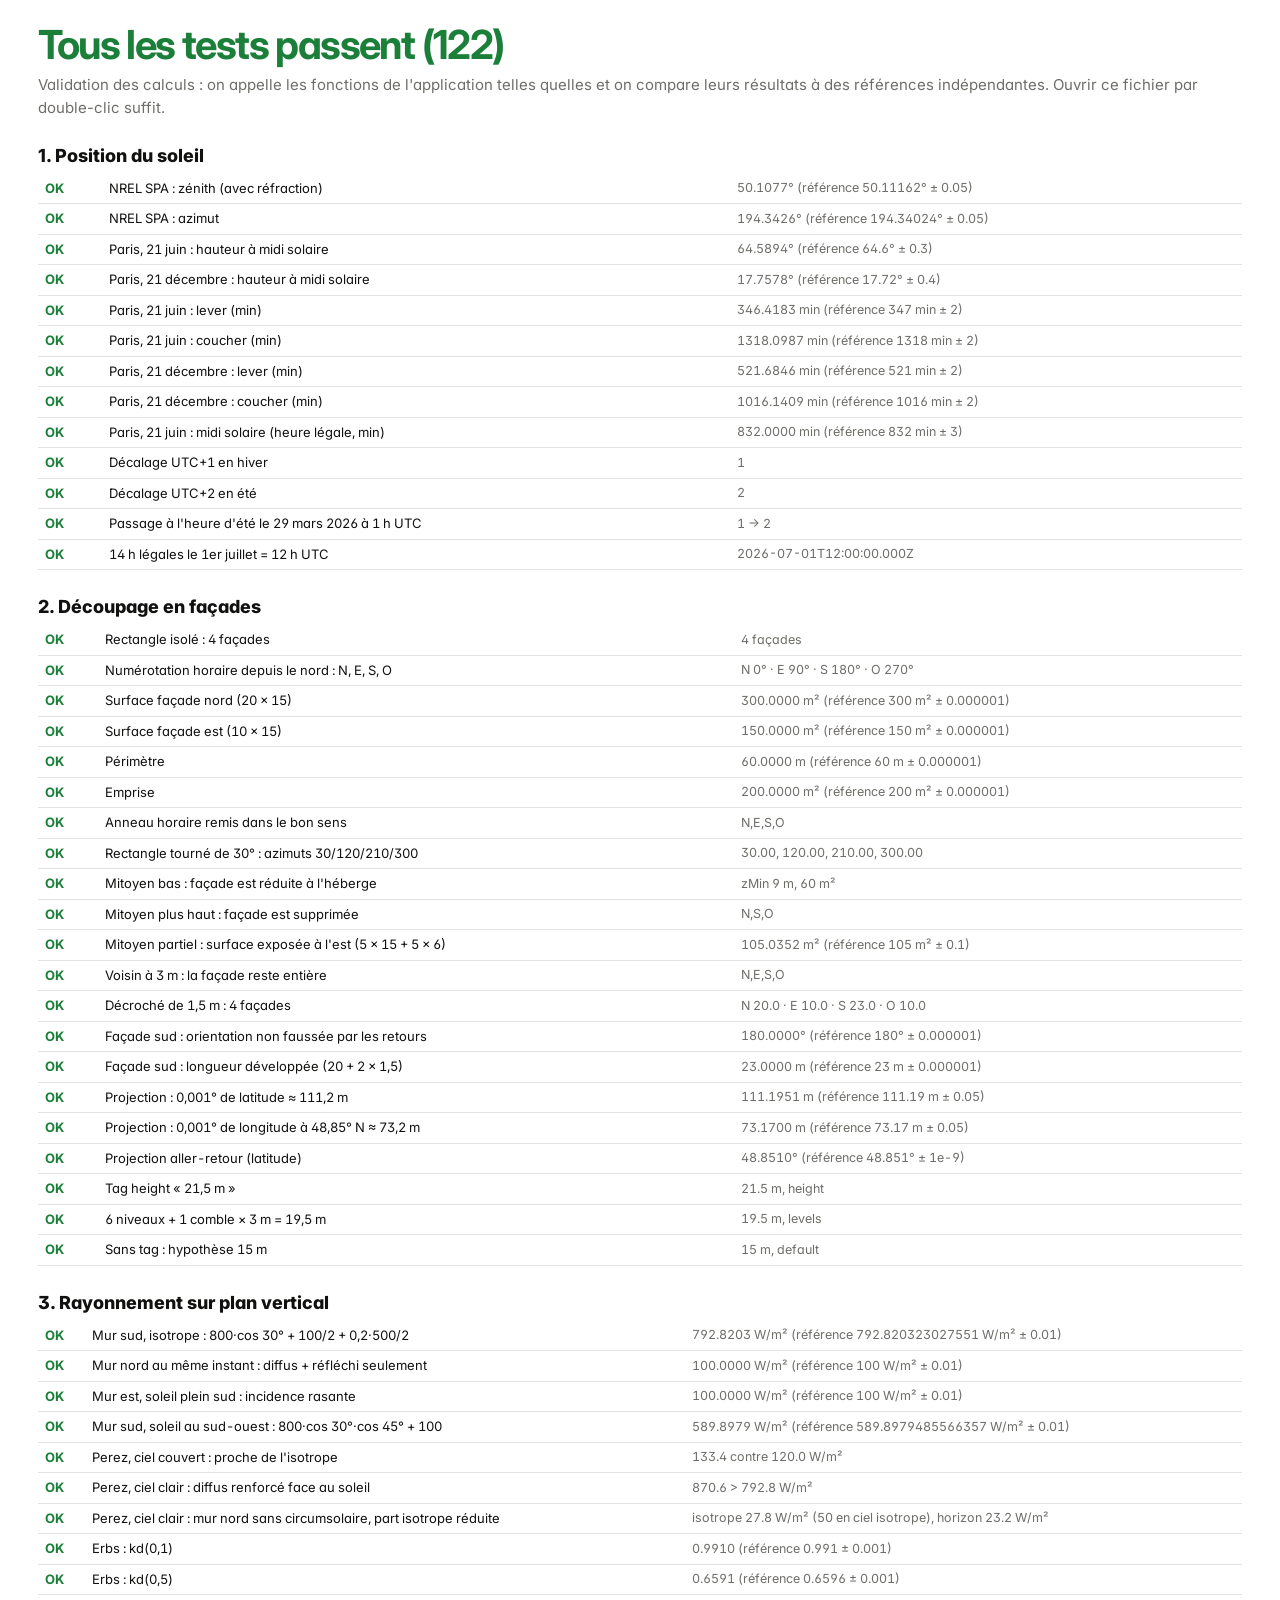
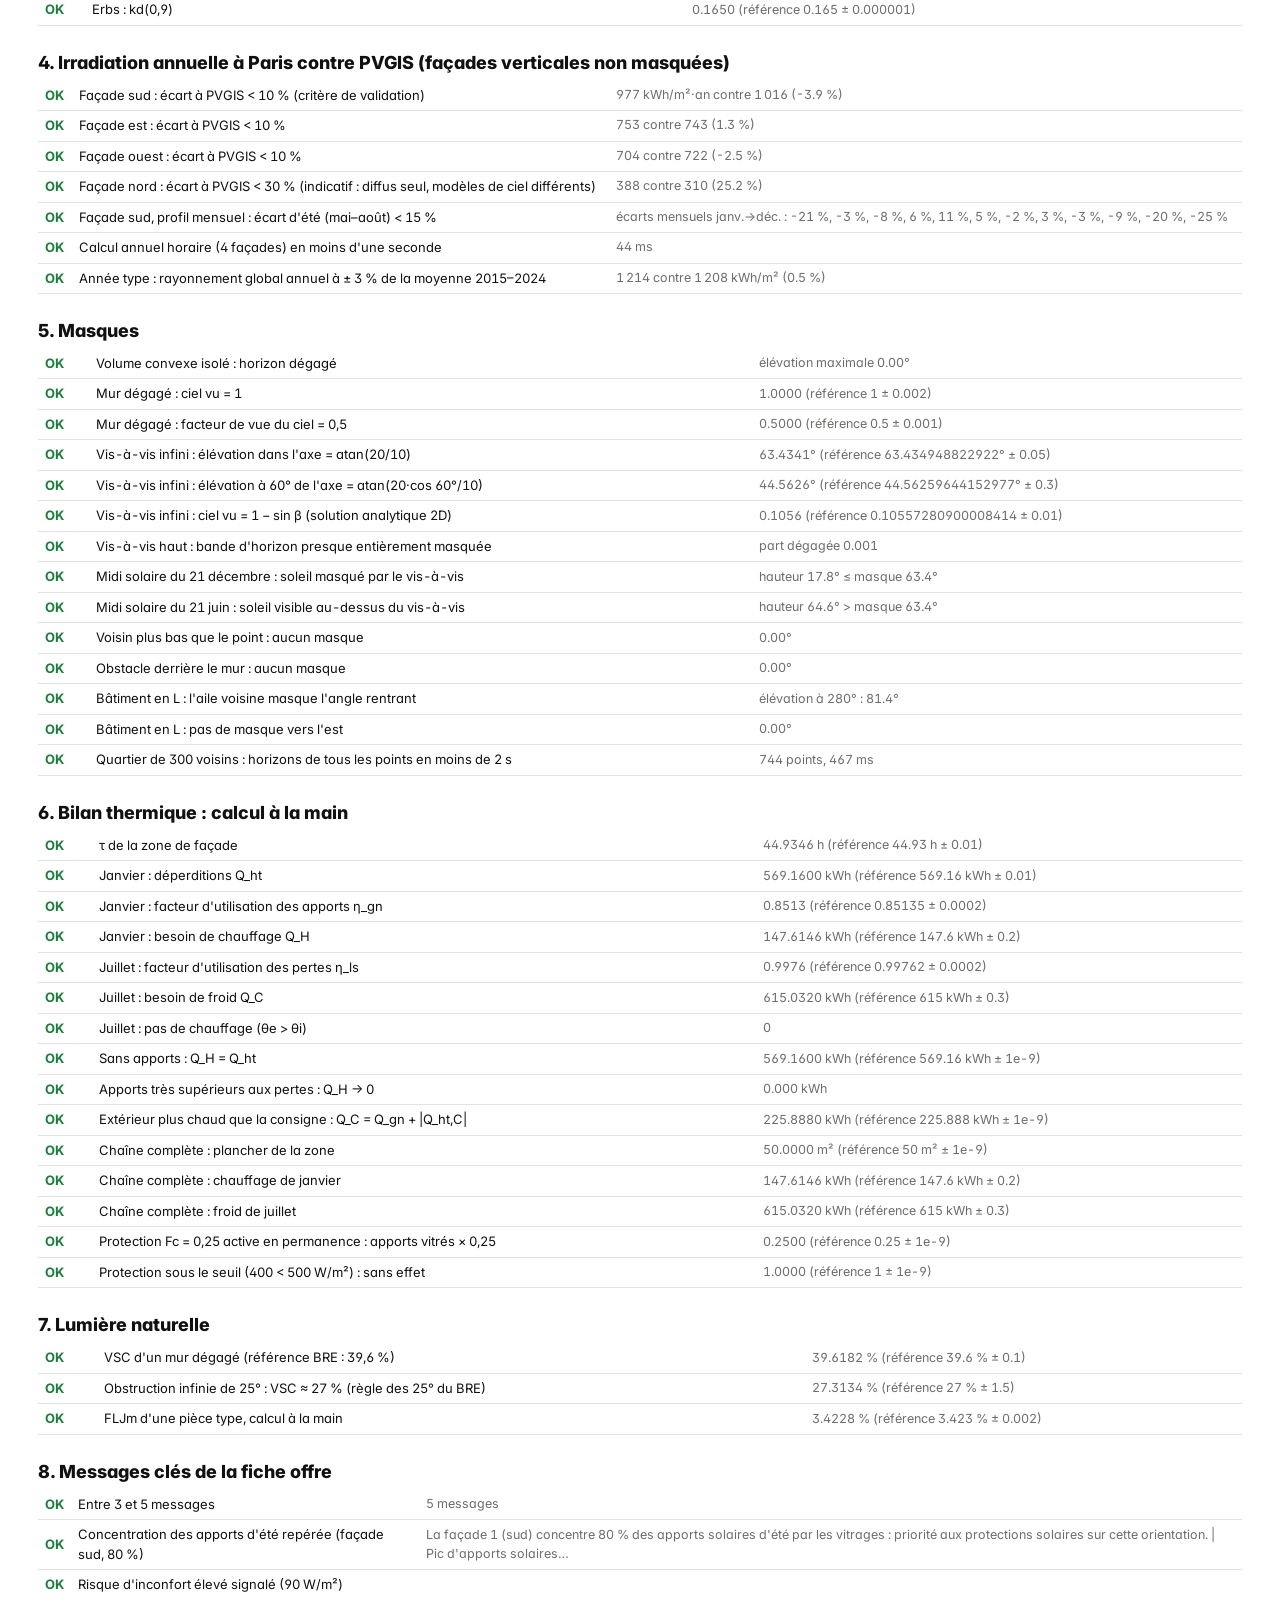
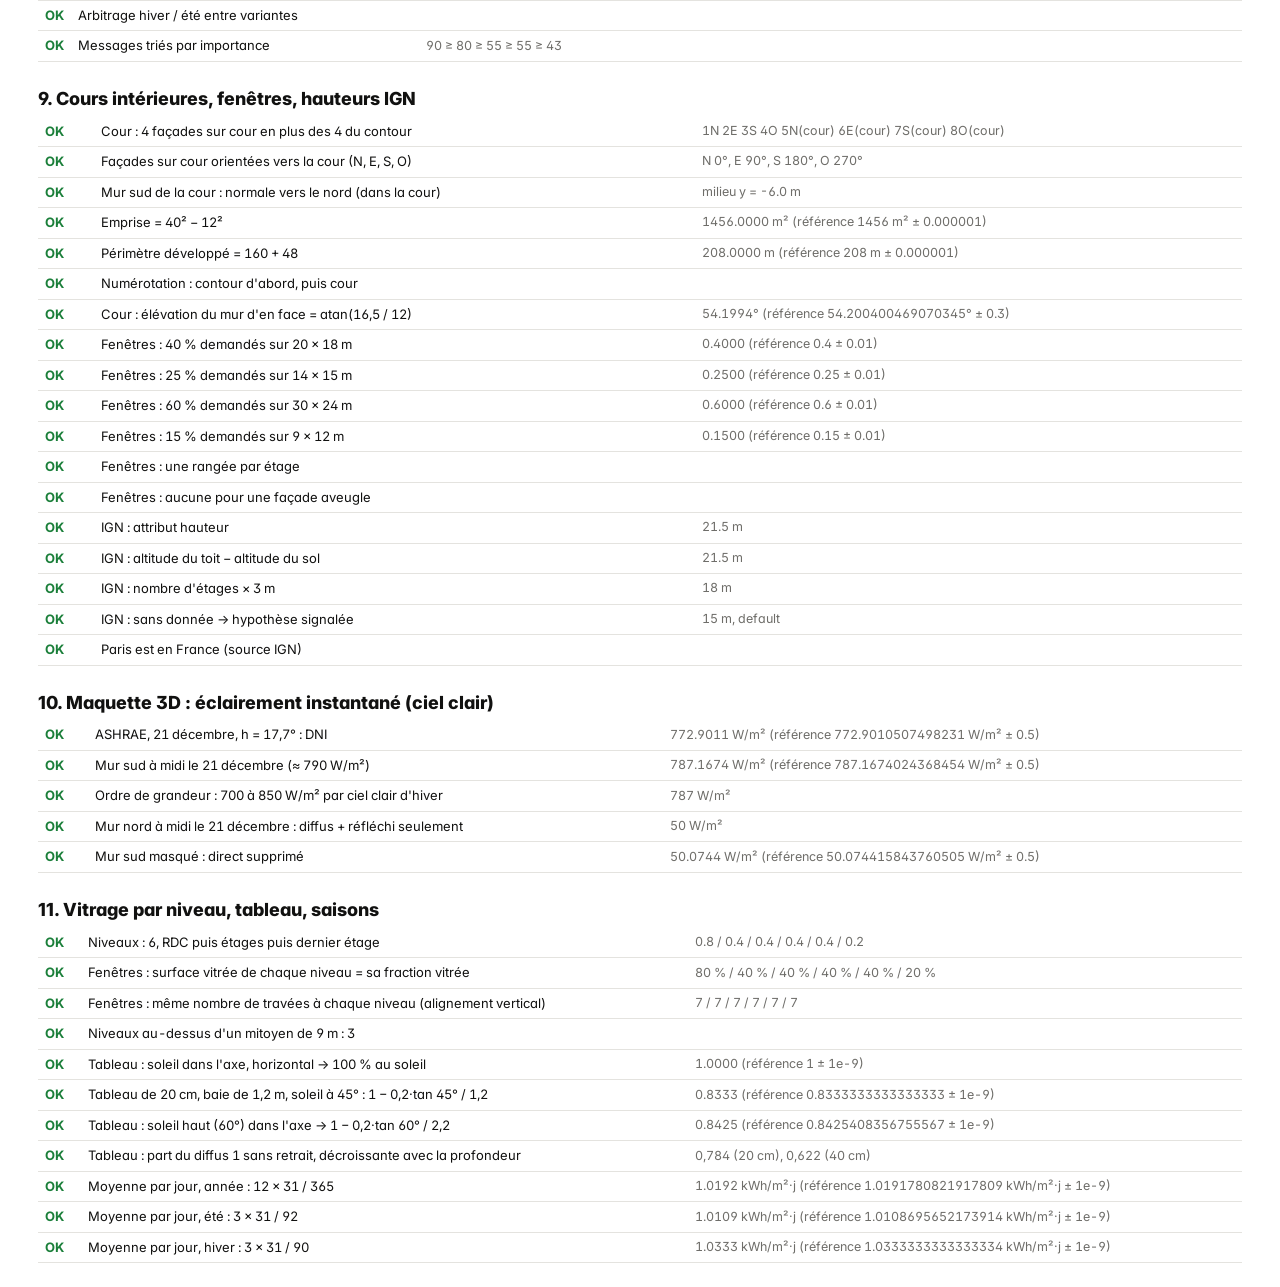
==== commit 69420ab5: "Vitrage par niveau, tableau, façades ignorées ; 3D par familles avec repères ; Exposition refondue S" ====
--- a/tests.html
+++ b/tests.html
@@ -29,6 +29,7 @@
   <script src="js/climate-paris.js"></script>
   <script src="js/irradiance.js"></script>
   <script src="js/masks.js"></script>
+  <script src="js/results.js"></script>
   <script src="js/instant.js"></script>
   <script src="js/thermal.js"></script>
   <script src="js/daylight.js"></script>
@@ -485,6 +486,35 @@
       near('Mur sud masqué : direct supprimé', vm, sk.dhi / 2 + 0.2 * sk.ghi / 2, 0.5, ' W/m²');
     }
 
+    // ------------------------------------------------------------------
+    section('11. Vitrage par niveau, tableau, saisons');
+    {
+      const B = FS.building, RAD = Math.PI / 180;
+      // 6 niveaux de 3 m : RDC 80 %, étages 40 %, dernier étage 20 %
+      const lv = B.levels(18, 3, 0, { mid: 0.4, ground: 0.8, top: 0.2 });
+      check('Niveaux : 6, RDC puis étages puis dernier étage', lv.length === 6 && lv[0].wwr === 0.8 && lv[1].wwr === 0.4 && lv[5].wwr === 0.2, lv.map((l) => l.wwr).join(' / '));
+      const rects = B.windowsRows(20, lv);
+      const byLevel = lv.map((l) => rects.filter((r) => r.z0 >= l.z0 && r.z1 <= l.z1).reduce((a, r) => a + (r.u1 - r.u0) * 20 * (r.z1 - r.z0), 0) / (20 * 3));
+      check('Fenêtres : surface vitrée de chaque niveau = sa fraction vitrée', byLevel.every((a, i) => Math.abs(a - lv[i].wwr) < 0.01), byLevel.map((a) => FS.pct(a)).join(' / '));
+      const nbPer = lv.map((l) => rects.filter((r) => r.z0 >= l.z0 && r.z1 <= l.z1).length);
+      check('Fenêtres : même nombre de travées à chaque niveau (alignement vertical)', nbPer.every((x) => x === nbPer[0]), nbPer.join(' / '));
+      // Héberge (pied exposé à 9 m) : seuls les niveaux au-dessus comptent
+      check('Niveaux au-dessus d\'un mitoyen de 9 m : 3', B.levels(18, 3, 9, { mid: 0.4, ground: 0.8, top: 0.2 }).length === 3, '');
+      // Tableau : soleil de face → vitrage entièrement au soleil ; de biais → part réduite
+      near('Tableau : soleil dans l\'axe, horizontal → 100 % au soleil', B.revealSun(0.2, 1.2, 2.2, 0, 1, 0, 0, 1), 1, 1e-9);
+      const s45 = [Math.sin(45 * RAD), Math.cos(45 * RAD), 0];
+      near('Tableau de 20 cm, baie de 1,2 m, soleil à 45° : 1 − 0,2·tan 45° / 1,2', B.revealSun(0.2, 1.2, 2.2, s45[0], s45[1], 0, 0, 1), 1 - 0.2 / 1.2, 1e-9);
+      const h60 = [0, Math.cos(60 * RAD), Math.sin(60 * RAD)];
+      near('Tableau : soleil haut (60°) dans l\'axe → 1 − 0,2·tan 60° / 2,2', B.revealSun(0.2, 1.2, 2.2, h60[0], h60[1], h60[2], 0, 1), 1 - 0.2 * Math.tan(60 * RAD) / 2.2, 1e-9);
+      const f0 = B.revealDiffuse(0, 1.2, 2.2), f1 = B.revealDiffuse(0.2, 1.2, 2.2), f2 = B.revealDiffuse(0.4, 1.2, 2.2);
+      check('Tableau : part du diffus 1 sans retrait, décroissante avec la profondeur', f0 === 1 && f1 < 1 && f2 < f1 && f2 > 0.5, FS.fmtFixed(f1, 3) + ' (20 cm), ' + FS.fmtFixed(f2, 3) + ' (40 cm)');
+      // Saisons météorologiques : moyennes par jour
+      const d = FS.results.daily(new Array(12).fill(31));
+      near('Moyenne par jour, année : 12 × 31 / 365', d.annee, 372 / 365, 1e-9, ' kWh/m²·j');
+      near('Moyenne par jour, été : 3 × 31 / 92', d.ete, 93 / 92, 1e-9, ' kWh/m²·j');
+      near('Moyenne par jour, hiver : 3 × 31 / 90', d.hiver, 93 / 90, 1e-9, ' kWh/m²·j');
+    }
+
     document.getElementById('title').textContent = nKo ? nKo + ' test(s) en échec sur ' + (nOk + nKo) : 'Tous les tests passent (' + nOk + ')';
     document.getElementById('title').className = nKo ? 'ko' : 'ok';
   })();
--- a/css/style.css
+++ b/css/style.css
@@ -435,3 +435,43 @@
 .legend-note p + p { color: var(--muted); }
 table.tbl.compact { font-size: 12.5px; }
 table.tbl.compact td, table.tbl.compact th { padding: 3px 6px; }
+
+/* ---------- Exposition : masque 360°, jauge, équivalences ---------- */
+.chart .hatch { stroke: var(--faint); stroke-width: 1.2; }
+.chart .facebound { stroke: var(--ink); stroke-width: 1.5; stroke-dasharray: 5 3; }
+.chart .sundot.behind { fill: var(--paper); stroke: var(--faint); stroke-width: 1.2; }
+.chart .zone { font-size: 10.5px; font-weight: 700; fill: #111110; }
+.chart .refmark { stroke: var(--ink-2); stroke-width: 1; }
+.chart .markp { fill: var(--ink-2); }
+.chart .markp.strong { fill: var(--ink); }
+.radiators { height: 26px; width: auto; max-width: 100%; display: block; }
+.radiators .rad { fill: var(--ink-2); }
+.bench { display: grid; grid-template-columns: repeat(3, minmax(0, 1fr)); gap: 0; border-top: 1px solid var(--rule); margin: 6px 0 22px; }
+.bench > div { padding: 12px 14px 12px 0; display: grid; gap: 6px; align-content: start; }
+.bench > div + div { border-left: 1px solid var(--line); padding-left: 14px; }
+.bench b.big { font-size: clamp(22px, 2.3vw, 30px); font-weight: 900; letter-spacing: -0.03em; line-height: 1; }
+.bench span { font-size: 12.5px; color: var(--muted); }
+.fac-chips { margin: 10px 0 4px; }
+.fac-chips .chip.on { background: var(--accent); border-color: var(--accent); color: #111110; }
+.climate-line { font-size: 12.5px; color: var(--muted); margin: -10px 0 14px; }
+@media (max-width: 900px) { .bench { grid-template-columns: minmax(0, 1fr); } .bench > div + div { border-left: 0; padding-left: 0; border-top: 1px solid var(--line); } }
+
+/* Maquette 3D : familles de coloration et repères graphiques */
+.seg3 { display: grid; grid-template-columns: repeat(3, minmax(0, 1fr)); border: 1px solid var(--rule); }
+.seg3 .seg { border: 0; background: var(--paper); padding: 9px 8px; font-size: 12.5px; font-weight: 800; cursor: pointer; line-height: 1.2; }
+.seg3 .seg + .seg { border-left: 1px solid var(--rule); }
+.seg3 .seg:hover { background: var(--paper-2); }
+.seg3 .seg.on { background: var(--ink); color: var(--paper); }
+.ref3d { position: absolute; top: 10px; right: 10px; z-index: 5; background: var(--paper); border: 1px solid var(--rule); padding: 8px 10px; width: 270px; display: grid; gap: 4px; }
+.ref3d .ref-title { font-size: 11.5px; font-weight: 800; }
+.ref3d .ref-key { display: flex; flex-wrap: wrap; gap: 4px 12px; font-size: 10.5px; color: var(--muted); }
+.ref3d .ref-key span::before { content: ""; display: inline-block; width: 12px; height: 9px; margin-right: 4px; vertical-align: -1px; }
+.ref3d .k-out::before { border: 2px solid var(--c-orange); }
+.ref3d .k-in::before { background: var(--c-orange); }
+.ref3d .k-dot::before { width: 8px !important; height: 8px !important; border-radius: 50%; background: var(--ink); }
+.chart.refsvg { width: 100%; height: auto; }
+.chart.refsvg.rose { max-width: 220px; justify-self: center; }
+.chart .projdot { fill: var(--ink); stroke: var(--paper); stroke-width: 1.5; }
+@media (max-width: 680px) { .ref3d { width: 200px; } }
+table.tbl tr.ignored td { color: var(--faint); } table.tbl tr.ignored td b { color: var(--faint); }
+.ref3d .k-line::before { height: 0 !important; border-top: 1.5px dashed var(--ink-2); vertical-align: 3px !important; }
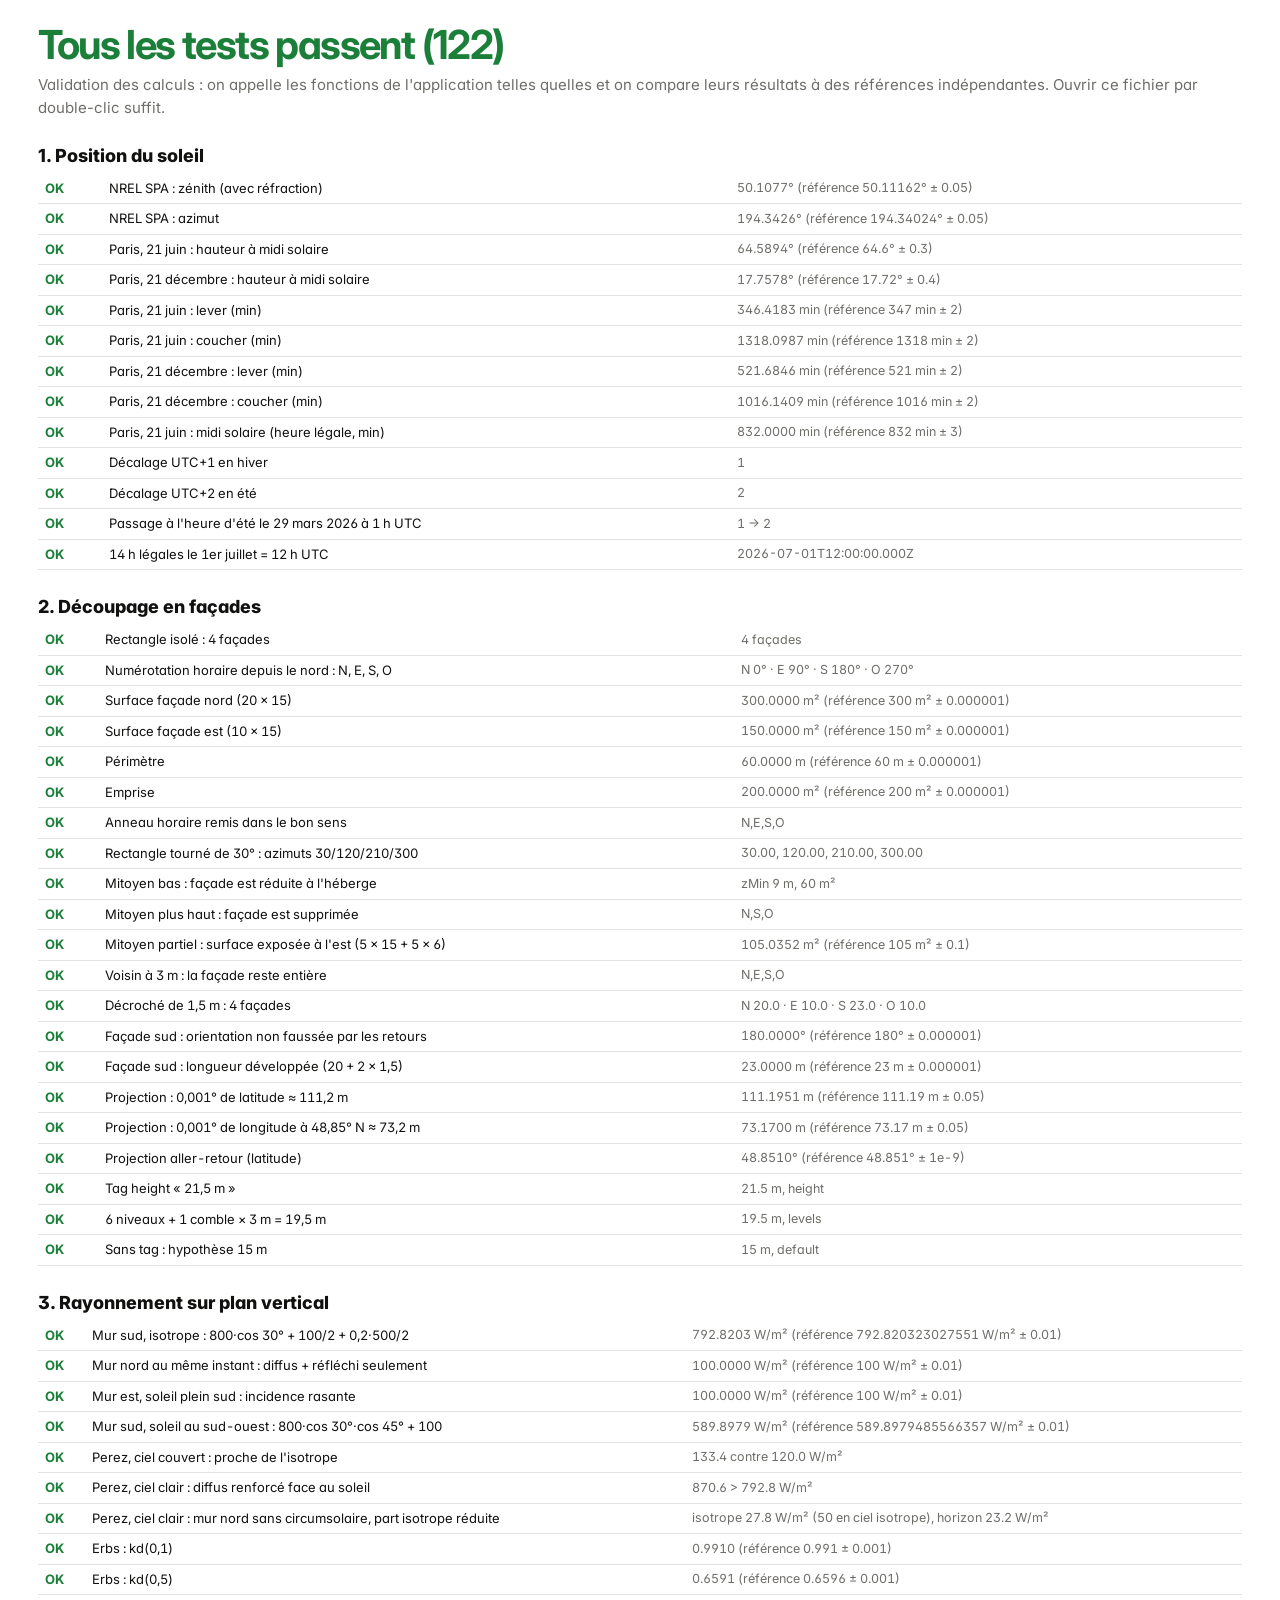
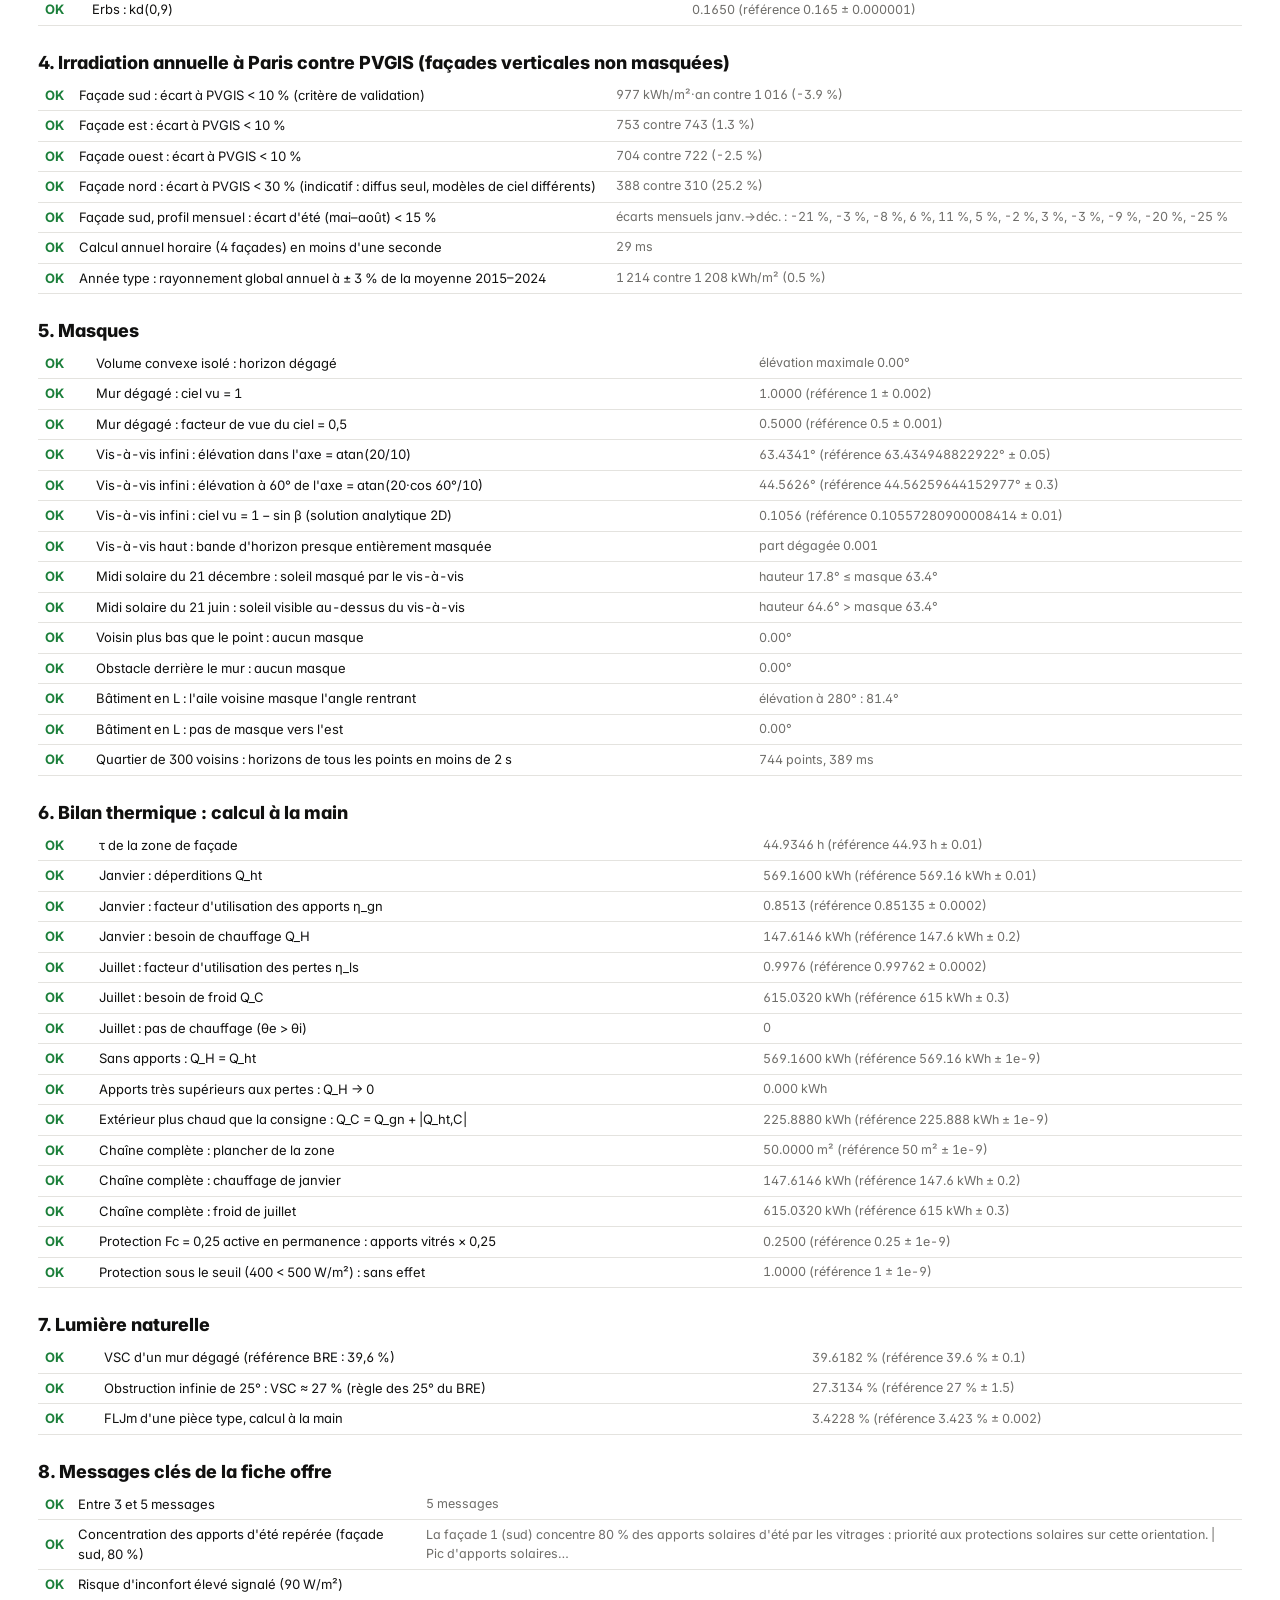
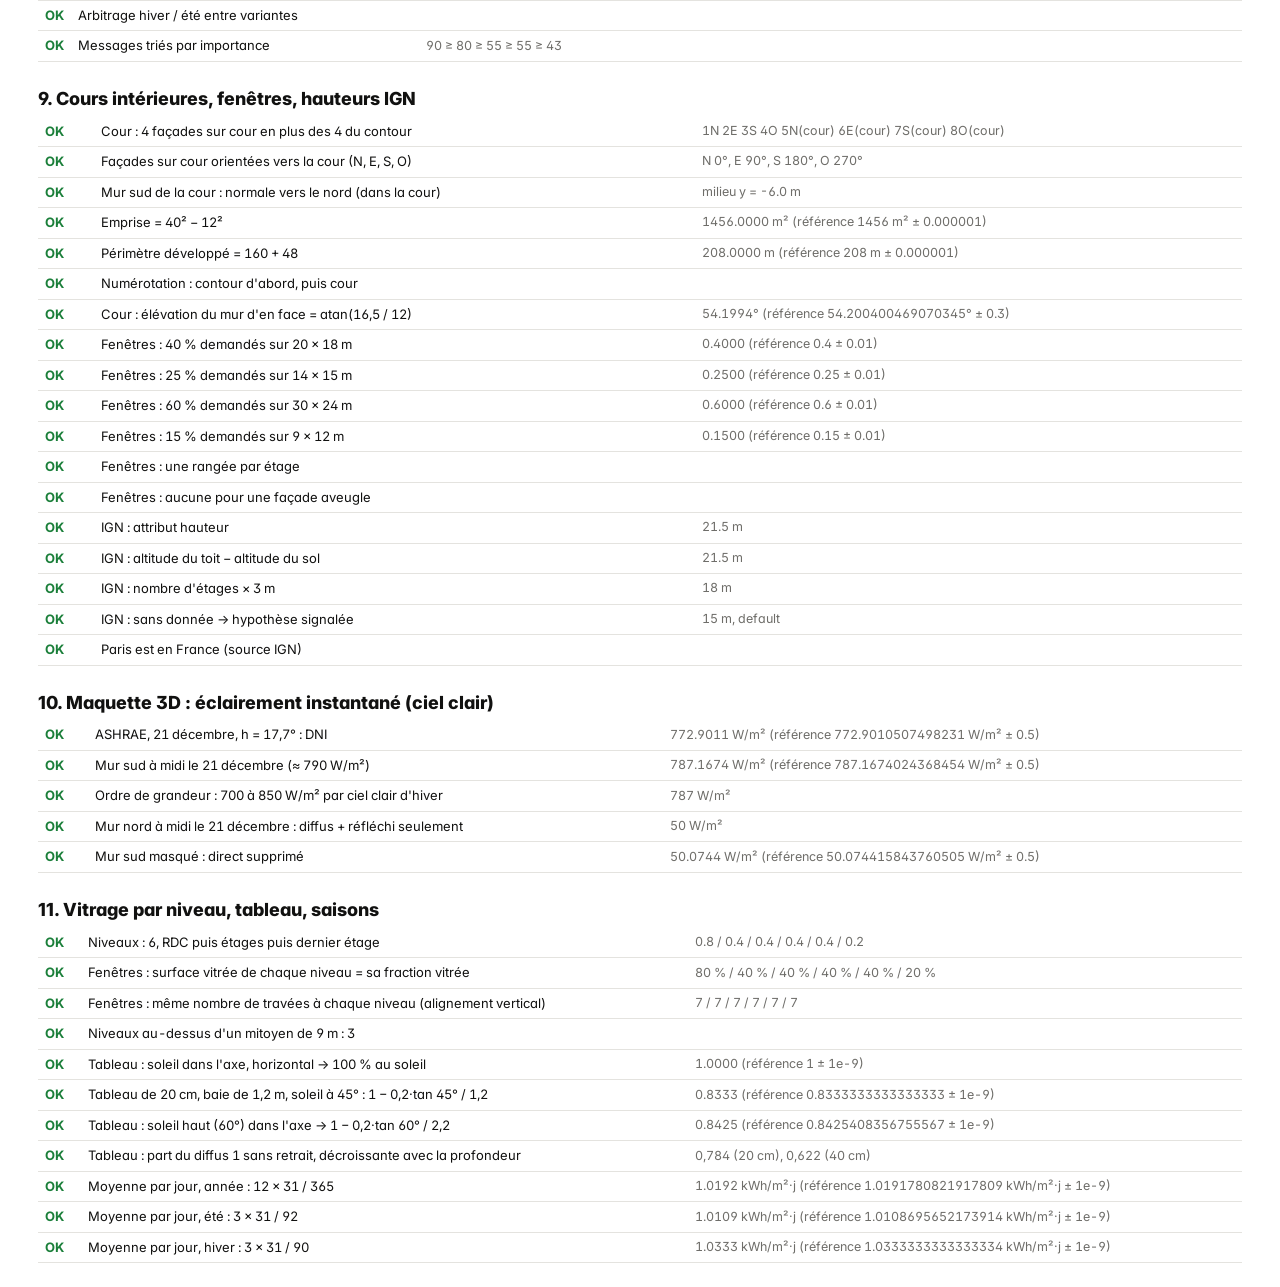
==== commit 766535aa: "Nouveau nom : Insolatio - Titre, logo, rail, pied de page, fiche offre, export, README - Projets enr" ====
--- a/tests.html
+++ b/tests.html
@@ -3,7 +3,7 @@
 <head>
   <meta charset="utf-8">
   <meta name="viewport" content="width=device-width, initial-scale=1">
-  <title>Tests · Façade solaire</title>
+  <title>Tests · Insolatio</title>
   <link rel="stylesheet" href="https://fonts.googleapis.com/css2?family=Inter:wght@400;700;900&display=swap">
   <link rel="stylesheet" href="css/style.css?v=1">
   <style>
--- a/css/style.css
+++ b/css/style.css
@@ -1,5 +1,5 @@
 /* ==========================================================================
-   Façade solaire — identité Tracés : blanc, encre noire, Inter très gras,
+   Insolatio — identité Tracés : blanc, encre noire, Inter très gras,
    filets fins, angles vifs, aplats de couleur franche. Thème clair / sombre.
    ========================================================================== */
 :root {
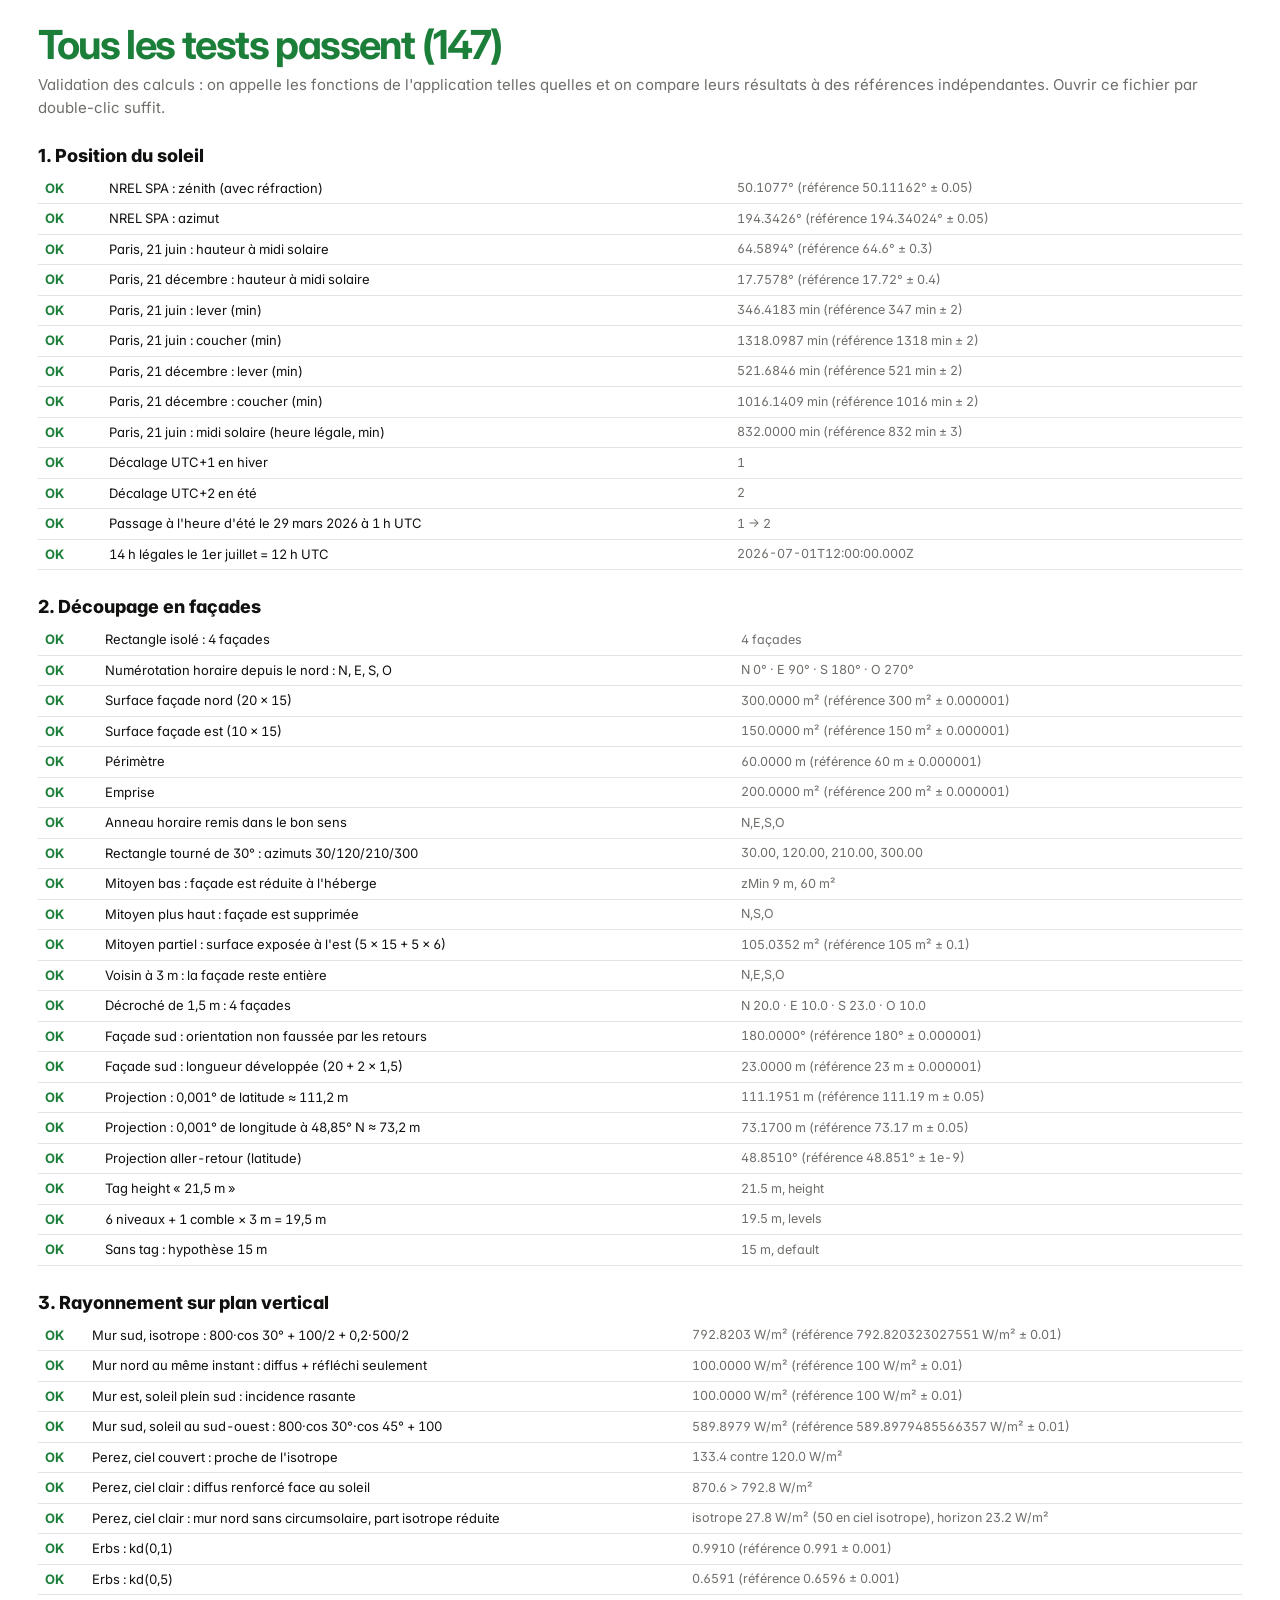
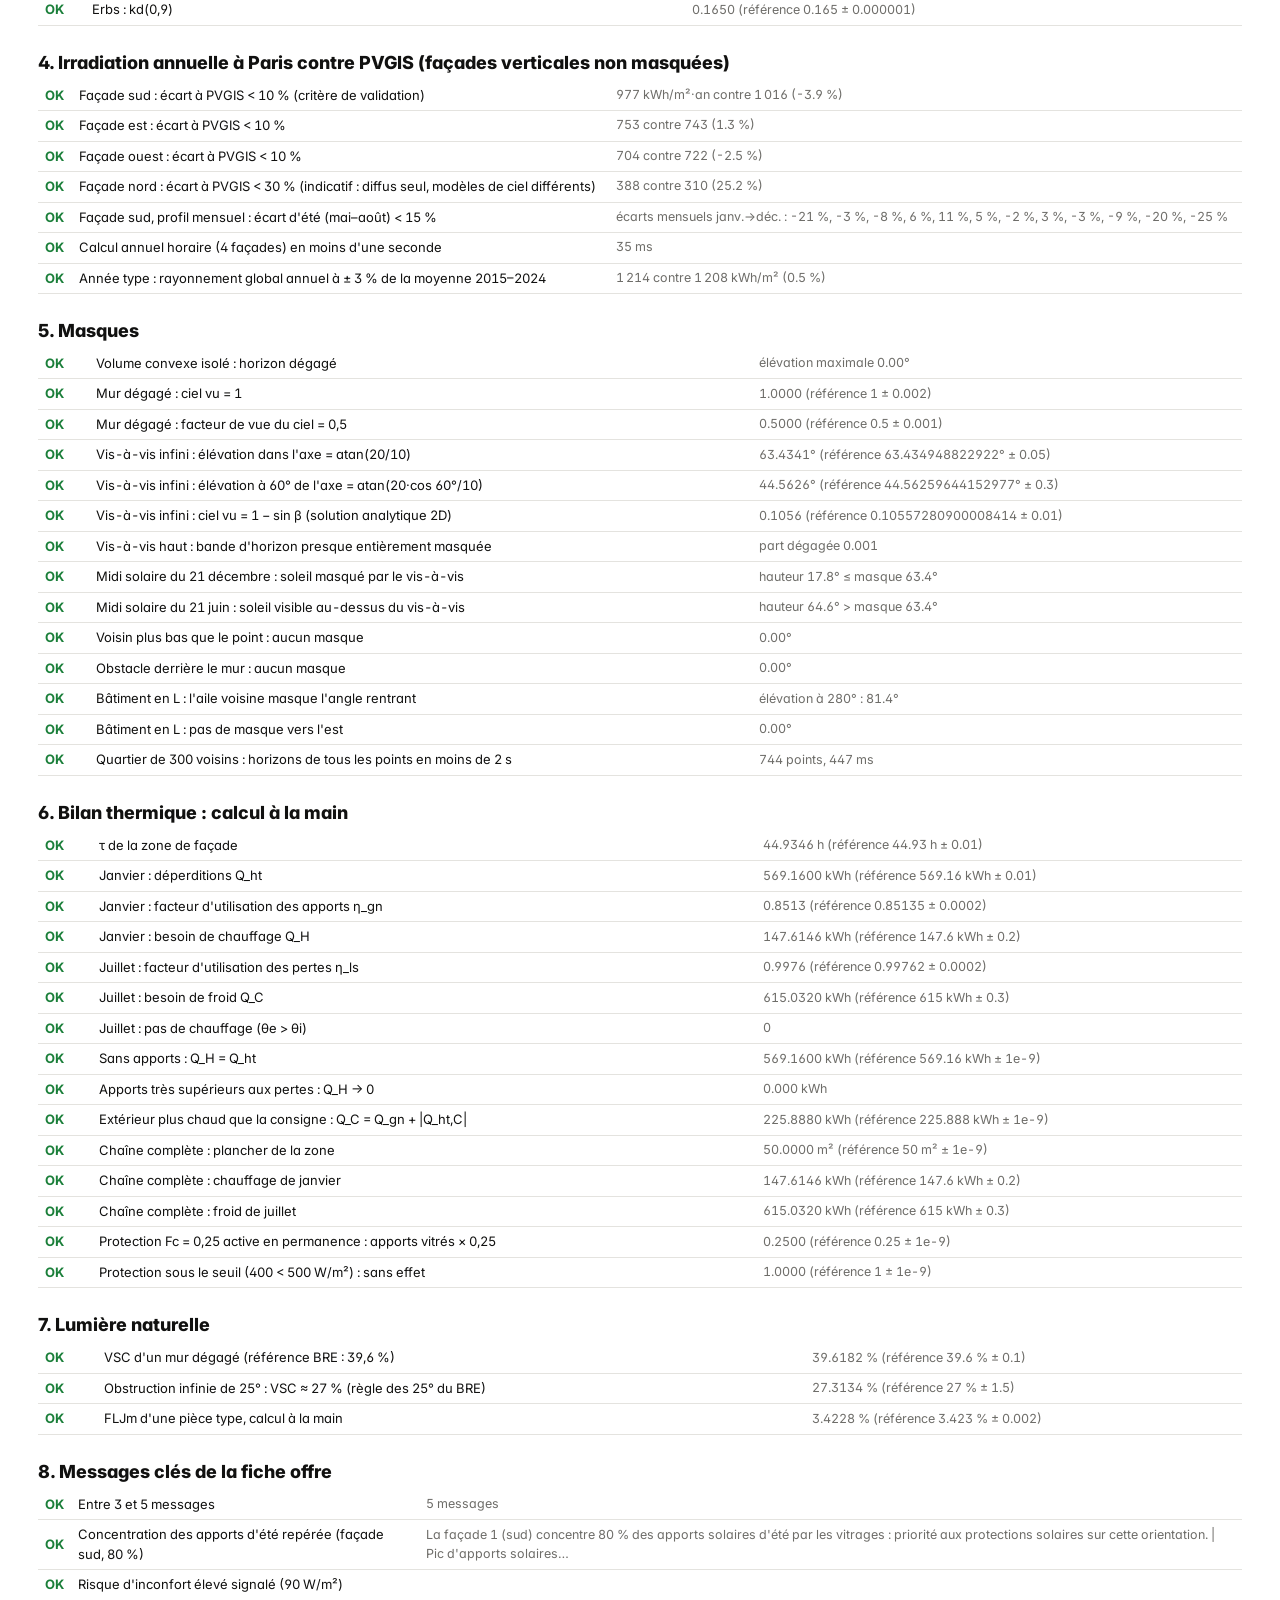
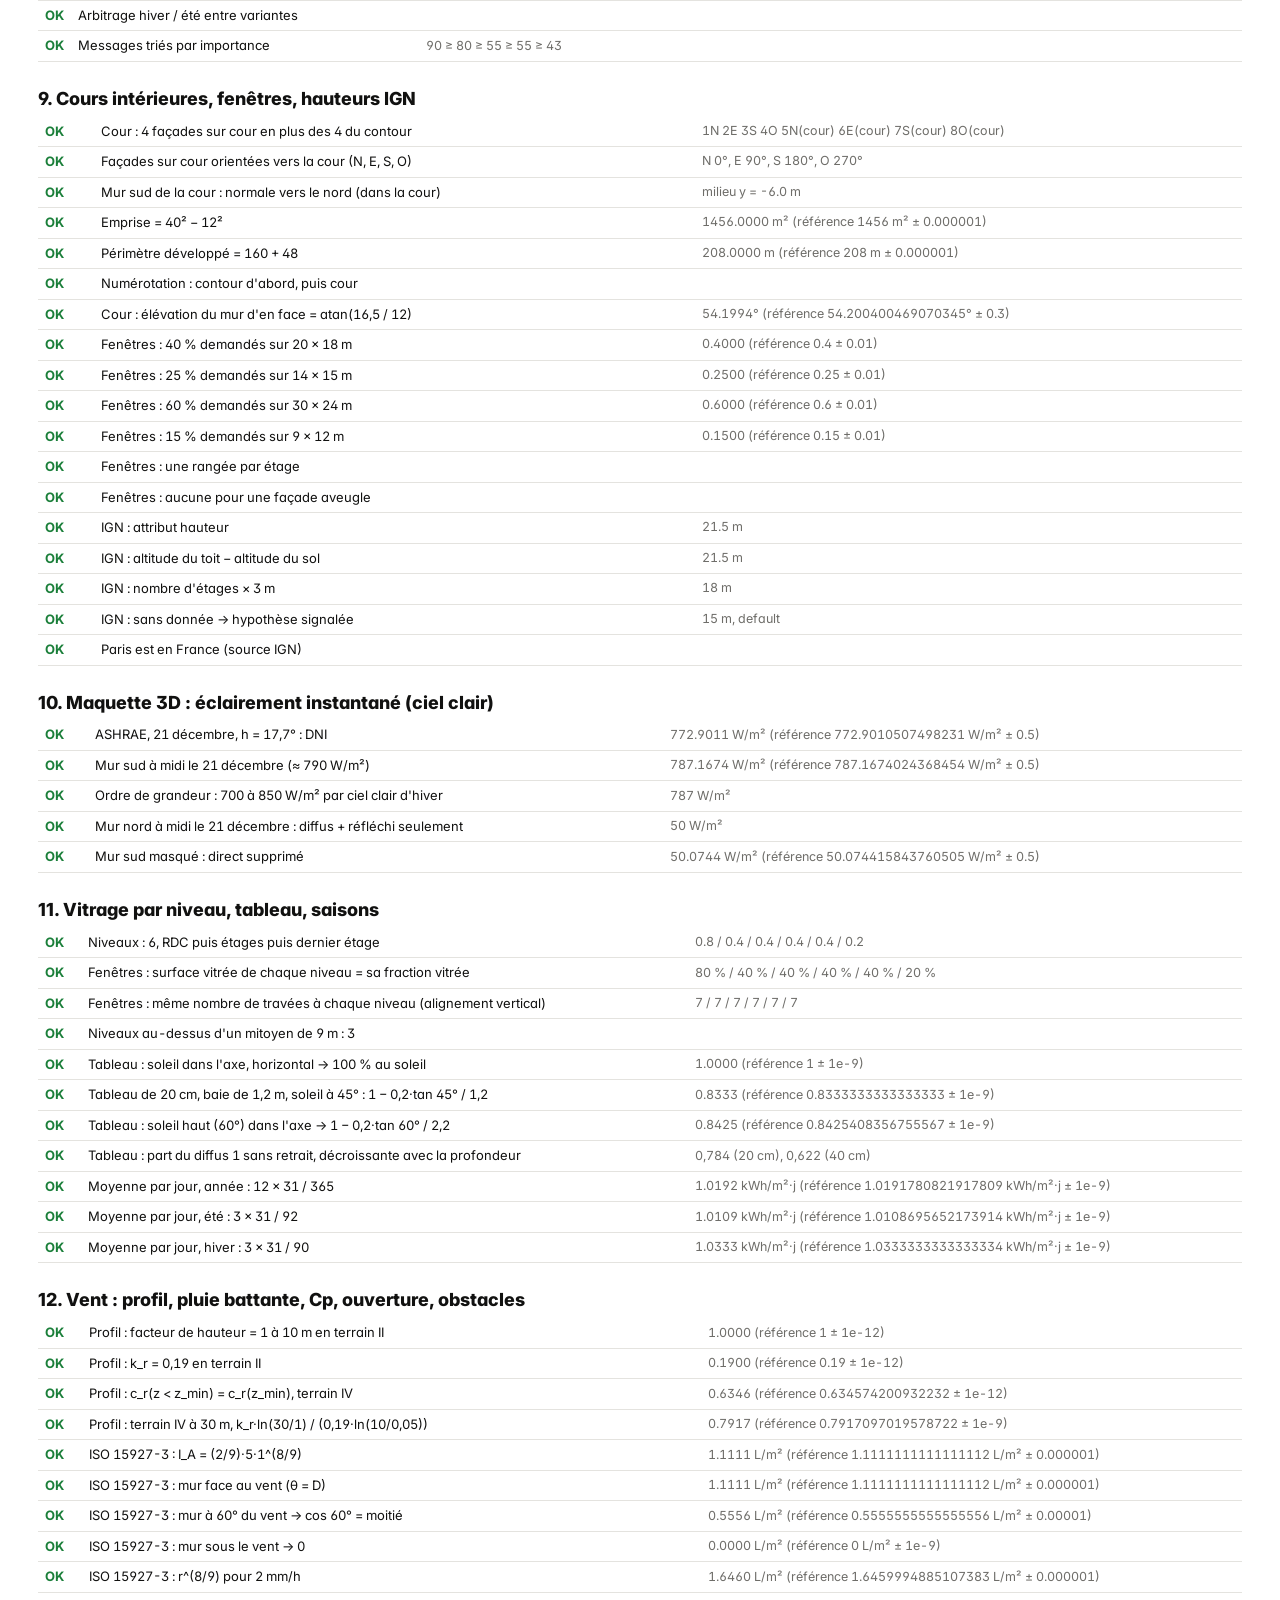
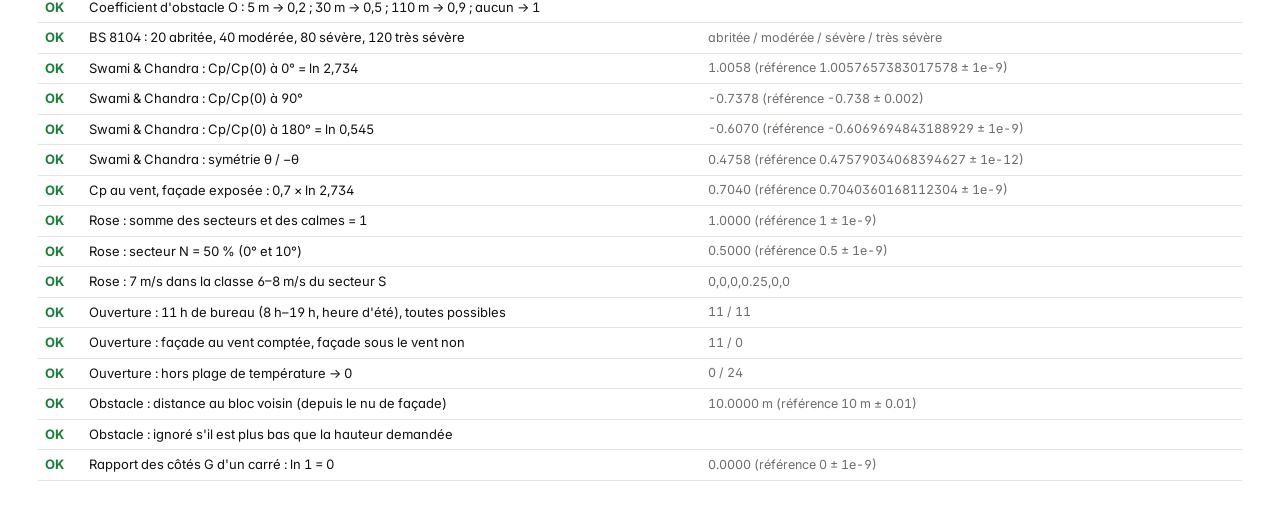
==== commit d65fd677: "Onglet Vent : climat, pluie battante, ventilation naturelle, confort piéton - Climat de vent ERA5 ho" ====
--- a/tests.html
+++ b/tests.html
@@ -33,6 +33,8 @@
   <script src="js/instant.js"></script>
   <script src="js/thermal.js"></script>
   <script src="js/daylight.js"></script>
+  <script src="js/wind.js"></script>
+  <script src="js/windsite.js"></script>
   <script src="js/messages.js"></script>
   <script>
   (function () {
@@ -515,6 +517,62 @@
       near('Moyenne par jour, hiver : 3 × 31 / 90', d.hiver, 93 / 90, 1e-9, ' kWh/m²·j');
     }
 
+    // ------------------------------------------------------------------
+    section('12. Vent : profil, pluie battante, Cp, ouverture, obstacles');
+    {
+      const Wd = FS.wind;
+      near('Profil : facteur de hauteur = 1 à 10 m en terrain II', Wd.heightFactor(10, 'II'), 1, 1e-12);
+      near('Profil : k_r = 0,19 en terrain II', Wd.kr(0.05), 0.19, 1e-12);
+      near('Profil : c_r(z < z_min) = c_r(z_min), terrain IV', Wd.cr(5, 'IV'), Wd.cr(15, 'IV'), 1e-12);
+      near('Profil : terrain IV à 30 m, k_r·ln(30/1) / (0,19·ln(10/0,05))', Wd.heightFactor(30, 'IV'), 0.19 * Math.pow(20, 0.07) * Math.log(30) / (0.19 * Math.log(200)), 1e-9);
+      // série synthétique : une heure de pluie, v = 5 m/s, r = 1 mm, vent du sud-ouest
+      const syn = (rows) => {
+        const n = rows.length, d = { n, years: 1, v10: new Float32Array(n), d10: new Float32Array(n), v100: new Float32Array(n), d100: new Float32Array(n),
+          rain: new Float32Array(n), temp: new Float32Array(n), month: new Uint8Array(n), utc: new Float64Array(n) };
+        rows.forEach((r, i) => { d.v10[i] = r.v; d.d10[i] = r.dir; d.rain[i] = r.rain || 0; d.temp[i] = r.t == null ? 20 : r.t; d.month[i] = r.m == null ? 5 : r.m; d.utc[i] = r.utc || 0; });
+        return d;
+      };
+      const d1 = syn([{ v: 5, dir: 225, rain: 1 }, { v: 8, dir: 45, rain: 0 }]);
+      near('ISO 15927-3 : I_A = (2/9)·5·1^(8/9)', Wd.rainIndex(d1), 10 / 9, 1e-6, ' L/m²');
+      near('ISO 15927-3 : mur face au vent (θ = D)', Wd.wallRainIndex(d1, 225), 10 / 9, 1e-6, ' L/m²');
+      near('ISO 15927-3 : mur à 60° du vent → cos 60° = moitié', Wd.wallRainIndex(d1, 165), 5 / 9, 1e-5, ' L/m²');
+      near('ISO 15927-3 : mur sous le vent → 0', Wd.wallRainIndex(d1, 45), 0, 1e-9, ' L/m²');
+      const d2 = syn([{ v: 4, dir: 0, rain: 2 }]);
+      near('ISO 15927-3 : r^(8/9) pour 2 mm/h', Wd.rainIndex(d2), (2 / 9) * 4 * Math.pow(2, 8 / 9), 1e-6, ' L/m²');
+      check('Coefficient d\'obstacle O : 5 m → 0,2 ; 30 m → 0,5 ; 110 m → 0,9 ; aucun → 1',
+        Wd.obstructionFactor(5) === 0.2 && Wd.obstructionFactor(30) === 0.5 && Wd.obstructionFactor(110) === 0.9 && Wd.obstructionFactor(null) === 1, '');
+      check('BS 8104 : 20 abritée, 40 modérée, 80 sévère, 120 très sévère',
+        [20, 40, 80, 120].map((x) => Wd.rainClass(x).label).join(' / ') === 'abritée / modérée / sévère / très sévère', [20, 40, 80, 120].map((x) => Wd.rainClass(x).label).join(' / '));
+      // Swami & Chandra, G = 0 (valeurs calculées à la main)
+      near('Swami & Chandra : Cp/Cp(0) à 0° = ln 2,734', Wd.scNorm(0, 0), Math.log(2.734), 1e-9);
+      near('Swami & Chandra : Cp/Cp(0) à 90°', Wd.scNorm(90, 0), -0.738, 0.002);
+      near('Swami & Chandra : Cp/Cp(0) à 180° = ln 0,545', Wd.scNorm(180, 0), Math.log(0.545), 1e-9);
+      near('Swami & Chandra : symétrie θ / −θ', Wd.scNorm(-50, 0.5), Wd.scNorm(50, 0.5), 1e-12);
+      near('Cp au vent, façade exposée : 0,7 × ln 2,734', Wd.cp(0, 0, 'expose'), 0.7 * Math.log(2.734), 1e-9);
+      // rose : fréquences + calmes = 1
+      const d3 = syn([{ v: 3, dir: 0 }, { v: 3, dir: 10 }, { v: 7, dir: 180 }, { v: 0.2, dir: 90 }]);
+      const rs = Wd.rose(d3, 1, 'annee');
+      near('Rose : somme des secteurs et des calmes = 1', rs.sectors.reduce((a, s) => a + s.freq, 0) + rs.calm, 1, 1e-9);
+      near('Rose : secteur N = 50 % (0° et 10°)', rs.sectors[0].freq, 0.5, 1e-9);
+      check('Rose : 7 m/s dans la classe 6–8 m/s du secteur S', rs.sectors[8].cls[3] === 0.25, String(rs.sectors[8].cls));
+      // heures d'ouverture : un mercredi de juin, 24 h à 20 °C et 3 m/s
+      const t0 = Date.UTC(2026, 5, 17, 0, 30);
+      const d4 = syn(Array.from({ length: 24 }, (_, h) => ({ v: 3, dir: 180, utc: t0 + h * 3600e3 })));
+      const vh = Wd.ventHours(d4, 1, { tmin: 16, tmax: 26, vmin: 1, vmax: 6, occ: true }, [{ az: 180 }, { az: 0 }], [0, 0], ['semi', 'semi'], 'Europe/Paris');
+      check('Ouverture : 11 h de bureau (8 h–19 h, heure d\'été), toutes possibles', vh.occ === 11 && vh.total === 11 && vh.bySeason.ete === 11, vh.occ + ' / ' + vh.total);
+      check('Ouverture : façade au vent comptée, façade sous le vent non', vh.facades[0] === 11 && vh.facades[1] === 0, vh.facades.join(' / '));
+      const vh2 = Wd.ventHours(d4, 1, { tmin: 22, tmax: 26, vmin: 1, vmax: 6, occ: false }, [], [], [], 'Europe/Paris');
+      check('Ouverture : hors plage de température → 0', vh2.total === 0 && vh2.occ === 24, vh2.total + ' / ' + vh2.occ);
+      // obstacle devant une façade : bloc de 20 m à 10 m au sud d'un cube de 10 m
+      const sq = [[-5, -5], [5, -5], [5, 5], [-5, 5]];
+      const D = { xy: sq, rings: [sq], H: 10, nbs: [{ xy: [[-10, -25], [10, -25], [10, -15], [-10, -15]], height: 20 }] };
+      const f = { n: [0, -1], segs: [{ p0: [-5, -5], p1: [5, -5], n: [0, -1], len: 10, edge: 0 }] };
+      const hit = FS.windSite.obstacleDistance(D, f, 10);
+      near('Obstacle : distance au bloc voisin (depuis le nu de façade)', hit ? hit.d + 0.1 : NaN, 10, 0.01, ' m');
+      check('Obstacle : ignoré s\'il est plus bas que la hauteur demandée', FS.windSite.obstacleDistance(D, f, 25) === null, '');
+      near('Rapport des côtés G d\'un carré : ln 1 = 0', FS.windSite.sideRatioG(D, { n: [0, -1], length: 10 }), 0, 1e-9);
+    }
+
     document.getElementById('title').textContent = nKo ? nKo + ' test(s) en échec sur ' + (nOk + nKo) : 'Tous les tests passent (' + nOk + ')';
     document.getElementById('title').className = nKo ? 'ko' : 'ok';
   })();
--- a/css/style.css
+++ b/css/style.css
@@ -475,3 +475,18 @@
 @media (max-width: 680px) { .ref3d { width: 200px; } }
 table.tbl tr.ignored td { color: var(--faint); } table.tbl tr.ignored td b { color: var(--faint); }
 .ref3d .k-line::before { height: 0 !important; border-top: 1.5px dashed var(--ink-2); vertical-align: 3px !important; }
+
+/* ---------- Vent ---------- */
+.charts2.ped { grid-template-columns: minmax(0, 1.1fr) minmax(0, 1fr); }
+.wind-map { height: 420px; border: 1px solid var(--line); }
+.ped-list { margin: 0 0 12px; padding-left: 22px; font-size: 13px; display: grid; gap: 6px; }
+.ped-list .lvl { display: inline-block; padding: 0 6px; font-size: 11.5px; font-weight: 700; color: #111110; }
+.wind-lab { font-size: 11px; font-weight: 800; color: #111110; background: rgba(255,255,255,.85); padding: 0 4px; white-space: nowrap; }
+.leaflet-tooltip.ped-num { background: transparent; border: 0; box-shadow: none; font-weight: 800; font-size: 10px; color: #111110; padding: 0; }
+.leaflet-tooltip.ped-num::before { display: none; }
+.chart.rose .wedge { stroke: var(--paper); stroke-width: .5; }
+@media (max-width: 760px) { .charts2.ped { grid-template-columns: minmax(0, 1fr); } }
+.wind-map .leaflet-tile-pane { filter: grayscale(1) opacity(.55); }
+:root[data-theme="dark"] .wind-map .leaflet-tile-pane { filter: grayscale(1) invert(1) brightness(.8) opacity(.6); }
+@media (prefers-color-scheme: dark) { :root:not([data-theme="light"]) .wind-map .leaflet-tile-pane { filter: grayscale(1) invert(1) brightness(.8) opacity(.6); } }
+.sh-msgs h4 { margin: 2.2mm 0 1mm; font-size: 8.6pt; font-weight: 800; }
